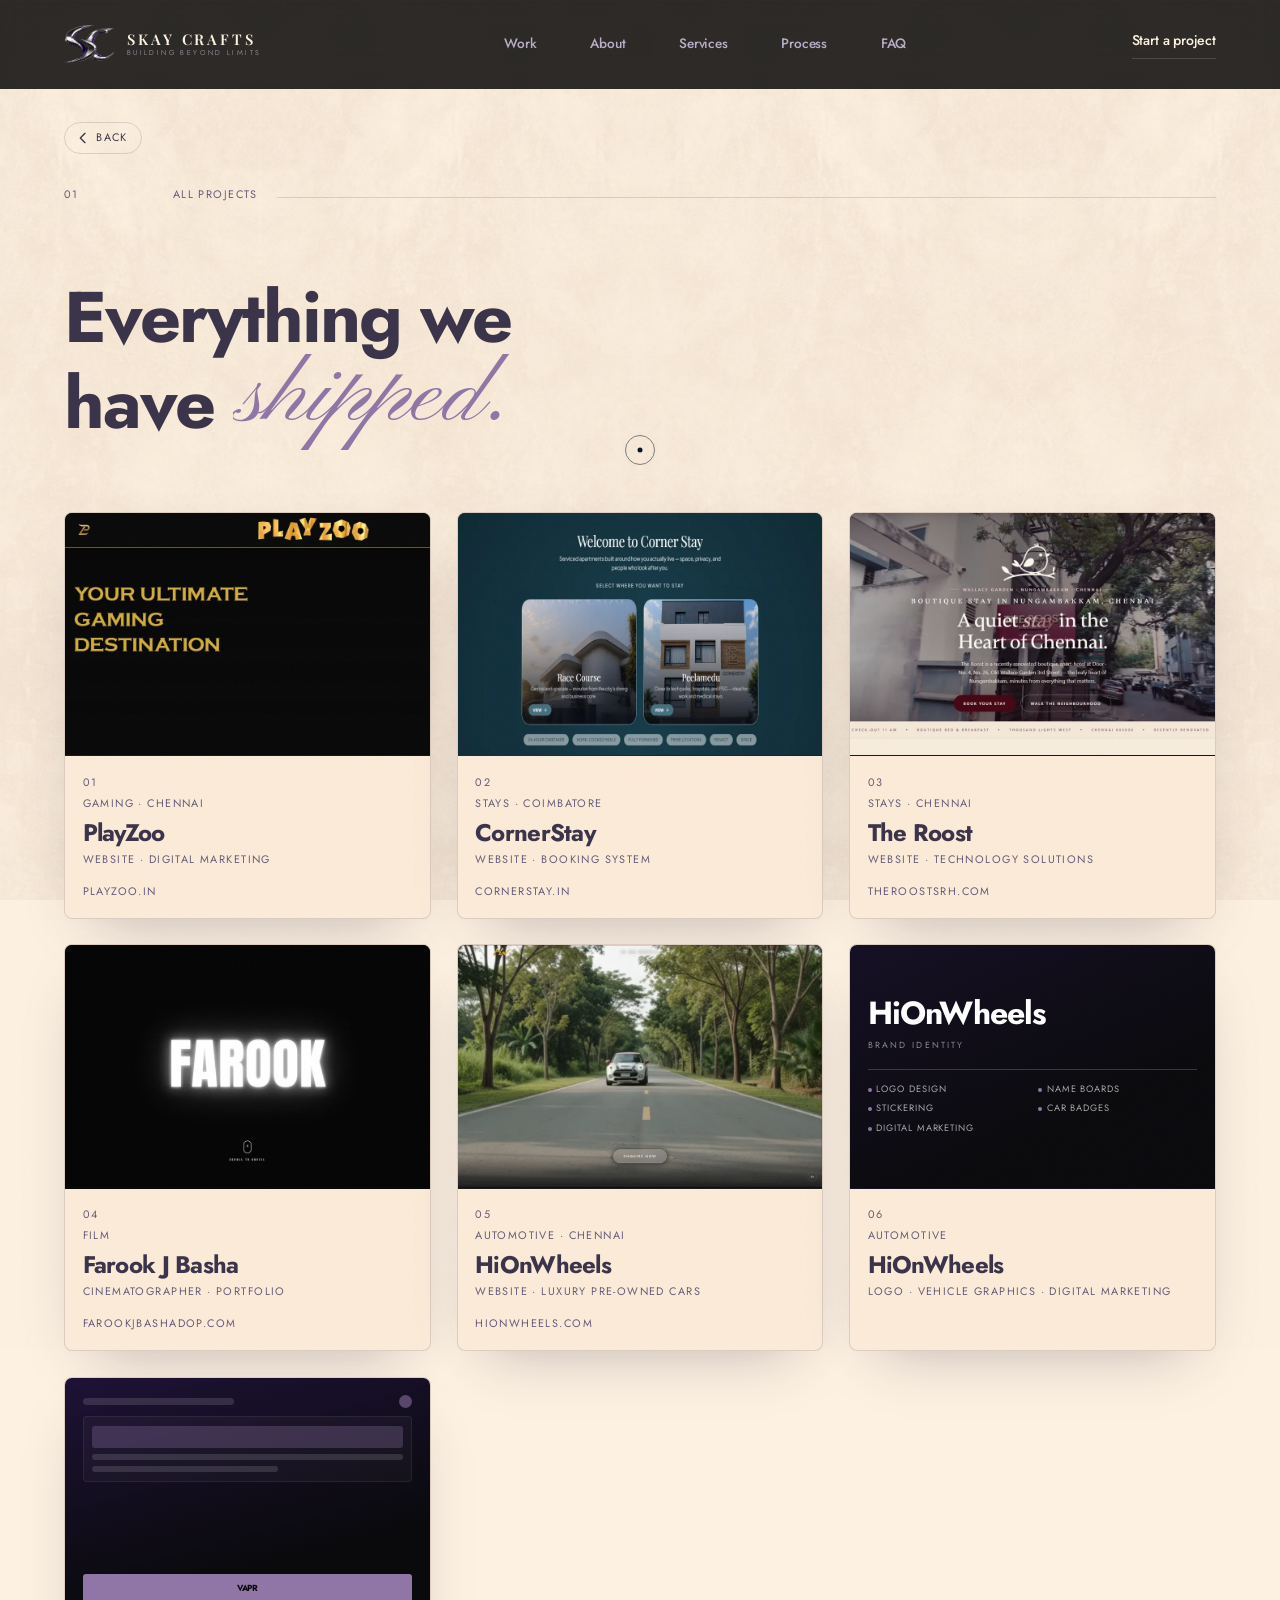
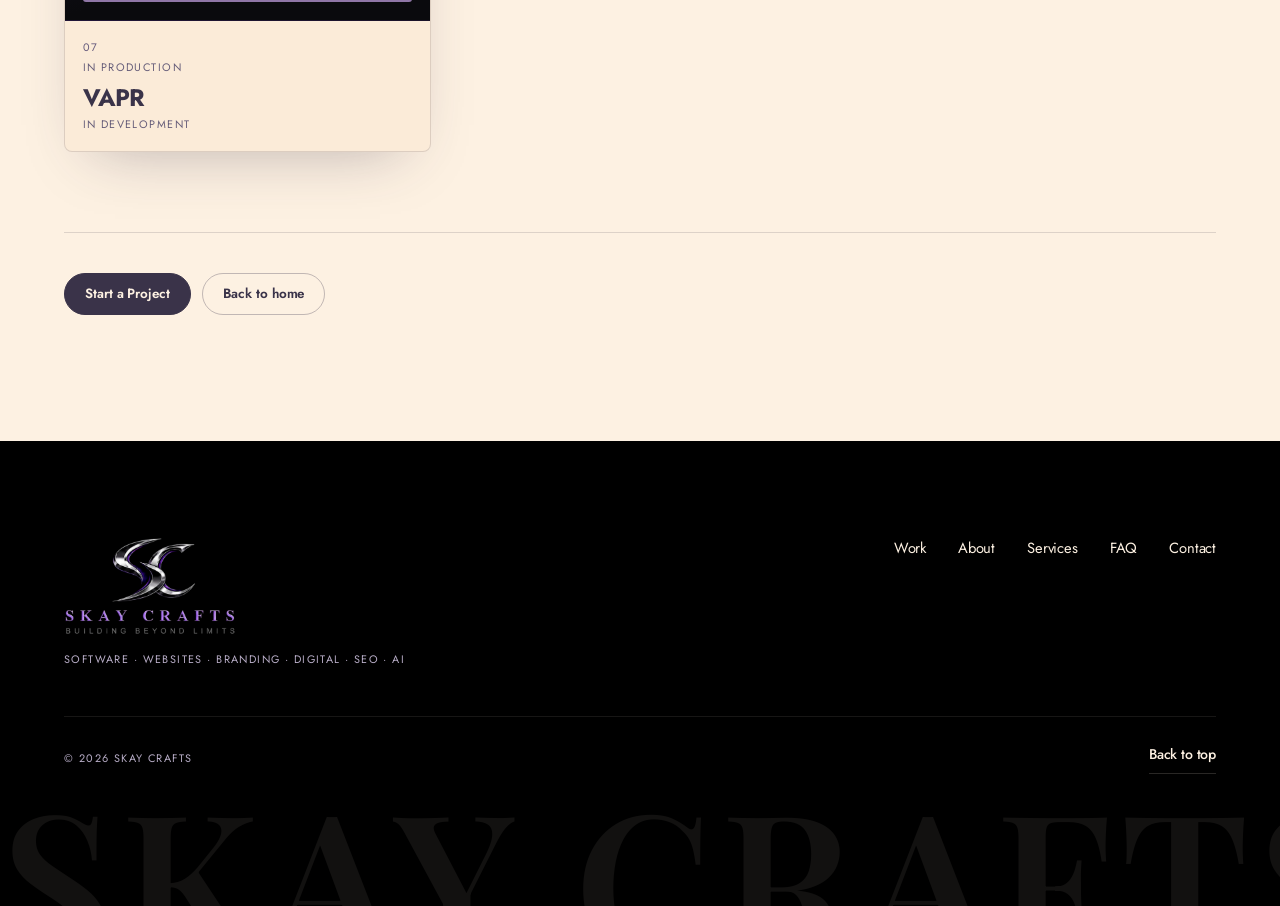
==== projects/index.html @ 57dd53b2 "Tidy mobile layout, add a back link and steady touch scrolling - Founded, Disciplines, Projects and " ====
<!DOCTYPE html>
<html lang="en">
<head>
<meta charset="UTF-8" />
<meta name="viewport" content="width=device-width, initial-scale=1, viewport-fit=cover" />
<meta name="theme-color" content="#0A0A0C" />

<title>All Projects | Skay Crafts</title>
<meta name="description" content="Every Skay Crafts project in one place: websites, booking systems, business software, branding and digital marketing for hospitality, gaming, film and automotive clients." />

<link rel="canonical" href="https://skaycrafts.com/projects/" />
<meta property="og:type" content="website" />
<meta property="og:url" content="https://skaycrafts.com/projects/" />
<meta property="og:title" content="All Projects | Skay Crafts" />
<meta property="og:description" content="Websites, booking systems, business software, branding and digital marketing. See every Skay Crafts project." />
<meta property="og:image" content="https://skaycrafts.com/assets/logo-full.png" />
<meta name="twitter:card" content="summary_large_image" />

<link rel="icon" href="../assets/favicon.png" type="image/png" />
<link rel="apple-touch-icon" href="../assets/favicon.png" />

<link rel="preload" href="../assets/fonts/Jost-Variable-latin.woff2" as="font" type="font/woff2" crossorigin />
<link rel="preload" href="../assets/fonts/PlayfairDisplay-Variable-latin.woff2" as="font" type="font/woff2" crossorigin />

<!-- Same stylesheets, same order as the homepage. Every rule this page
     needs already exists; grid.css only adds the all-projects grid. -->
<link rel="stylesheet" href="../css/fonts.css" />
<link rel="stylesheet" href="../css/tokens.css" />
<link rel="stylesheet" href="../css/base.css" />
<link rel="stylesheet" href="../css/layout.css" />
<link rel="stylesheet" href="../css/components.css" />
<link rel="stylesheet" href="../css/portal.css" />
<link rel="stylesheet" href="../css/deck.css" />
<link rel="stylesheet" href="../css/sections.css" />
<link rel="stylesheet" href="../css/animations.css" />
<link rel="stylesheet" href="../css/responsive.css" />
<link rel="stylesheet" href="../css/grid.css" />

<script type="application/ld+json">
{
  "@context": "https://schema.org",
  "@type": "CollectionPage",
  "name": "All Projects | Skay Crafts",
  "url": "https://skaycrafts.com/projects/",
  "description": "Every Skay Crafts project: websites, booking systems, business software, branding and digital marketing.",
  "isPartOf": { "@type": "WebSite", "name": "Skay Crafts", "url": "https://skaycrafts.com/" },
  "mainEntity": {
    "@type": "ItemList",
    "numberOfItems": 7,
    "itemListElement": [
      { "@type": "ListItem", "position": 1, "name": "PlayZoo", "url": "https://playzoo.in/" },
      { "@type": "ListItem", "position": 2, "name": "CornerStay", "url": "https://cornerstay.in/" },
      { "@type": "ListItem", "position": 3, "name": "The Roost", "url": "https://theroostsrh.com/" },
      { "@type": "ListItem", "position": 4, "name": "Farook J Basha", "url": "https://farookjbashadop.com/" },
      { "@type": "ListItem", "position": 5, "name": "HiOnWheels website", "url": "https://hionwheels.com/" },
      { "@type": "ListItem", "position": 6, "name": "HiOnWheels branding" },
      { "@type": "ListItem", "position": 7, "name": "VAPR" }
    ]
  }
}
</script>
</head>

<body>

<div class="cursor" id="cursor" aria-hidden="true">
  <span class="cursor__dot"></span>
  <span class="cursor__ring"><em class="cursor__label"></em></span>
</div>
<div class="scrollbar" aria-hidden="true"><i data-scroll-progress></i></div>
<div class="grain" aria-hidden="true"></div>
<a class="skip-link" href="#main">Skip to content</a>


<header class="nav" id="nav">
  <div class="nav__inner container">
    <a class="nav__brand" href="../" aria-label="Skay Crafts — home">
      <span class="mark">
        <img src="../assets/logo-full.png" alt="" data-logo />
        <span class="mark__fallback" aria-hidden="true">SC</span>
      </span>
      <span class="nav__wordmark">
        <span class="nav__name">SKAY CRAFTS</span>
        <span class="nav__tag">BUILDING BEYOND LIMITS</span>
      </span>
    </a>

    <nav class="nav__links" aria-label="Primary">
      <a href="../#work" data-nav-link><i>01</i>Work</a>
      <a href="../#about" data-nav-link><i>02</i>About</a>
      <a href="../#services" data-nav-link><i>03</i>Services</a>
      <a href="../#process" data-nav-link><i>05</i>Process</a>
      <a href="../#faq" data-nav-link><i>07</i>FAQ</a>
    </nav>

    <div class="nav__actions">
      <a href="../#contact" class="linkrule nav__cta" data-magnetic>
        <span>Start a project</span>
        <i class="linkrule__line" aria-hidden="true"></i>
      </a>
      <button class="burger" type="button" aria-label="Open menu" aria-expanded="false" aria-controls="menu" data-menu-toggle>
        <span></span><span></span>
      </button>
    </div>
  </div>
</header>

<div class="menu" id="menu" hidden>
  <button class="menu__close" type="button" aria-label="Close menu" data-menu-close>
    <span></span><span></span>
  </button>
  <nav class="menu__nav" aria-label="Mobile">
    <a href="../#work"     data-menu-link><em>01</em><span>Work</span></a>
    <a href="../#about"    data-menu-link><em>02</em><span>About</span></a>
    <a href="../#services" data-menu-link><em>03</em><span>Services</span></a>
    <a href="../#tech"     data-menu-link><em>04</em><span>Technology</span></a>
    <a href="../#process"  data-menu-link><em>05</em><span>Process</span></a>
    <a href="../#faq"      data-menu-link><em>07</em><span>FAQ</span></a>
    <a href="../#contact"  data-menu-link><em>08</em><span>Contact</span></a>
  </nav>
  <div class="menu__foot">
    <a href="mailto:skaycraftsmail@gmail.com">skaycraftsmail@gmail.com</a>
    <a href="tel:+917845391992">+91 78453 91992</a>
  </div>
</div>


<main id="main">

<section class="section allwork">
  <div class="container">

    <a href="../#work" class="backlink" aria-label="Back to the homepage">
      <svg viewBox="0 0 24 24" width="16" height="16" aria-hidden="true"><path d="M15 5l-7 7 7 7" fill="none" stroke="currentColor" stroke-width="2" stroke-linecap="round" stroke-linejoin="round"/></svg>
      <span>Back</span>
    </a>

    <header class="sec" data-reveal>
      <span class="sec__no">01</span>
      <h2 class="sec__label">All projects</h2>
      <span class="sec__rule"></span>
    </header>

    <p class="statement sec__statement" data-split="words">
      Everything we have <em class="ital">shipped.</em>
    </p>

    <!-- The homepage shows these one at a time in a swipeable deck. Here
         they are all laid out at once, side by side, so the whole body of
         work can be taken in without interacting with anything. -->
    <ul class="workgrid">

      <li class="workcard" data-reveal>
        <a class="workcard__link" href="https://playzoo.in/" target="_blank" rel="noopener">
          <span class="workcard__shot screen--playzoo">
            <img src="../assets/work/playzoo.webp" alt="The PlayZoo website homepage"
                 width="900" height="600" loading="lazy" decoding="async" />
          </span>
          <span class="workcard__body">
            <span class="workcard__no">01</span>
            <span class="workcard__tag">Gaming · Chennai</span>
            <span class="workcard__name">PlayZoo</span>
            <span class="workcard__cat">Website · Digital Marketing</span>
            <span class="workcard__url">playzoo.in<span class="sr-only"> (opens in a new tab)</span></span>
          </span>
        </a>
      </li>

      <li class="workcard" data-reveal data-reveal-delay="1">
        <a class="workcard__link" href="https://cornerstay.in/" target="_blank" rel="noopener">
          <span class="workcard__shot screen--cornerstay">
            <img src="../assets/work/cornerstay.webp" alt="The CornerStay website homepage"
                 width="900" height="600" loading="lazy" decoding="async" />
          </span>
          <span class="workcard__body">
            <span class="workcard__no">02</span>
            <span class="workcard__tag">Stays · Coimbatore</span>
            <span class="workcard__name">CornerStay</span>
            <span class="workcard__cat">Website · Booking System</span>
            <span class="workcard__url">cornerstay.in<span class="sr-only"> (opens in a new tab)</span></span>
          </span>
        </a>
      </li>

      <li class="workcard" data-reveal data-reveal-delay="2">
        <a class="workcard__link" href="https://theroostsrh.com/" target="_blank" rel="noopener">
          <span class="workcard__shot screen--roost">
            <img src="../assets/work/roost.webp" alt="The Roost website homepage"
                 width="900" height="600" loading="lazy" decoding="async" />
          </span>
          <span class="workcard__body">
            <span class="workcard__no">03</span>
            <span class="workcard__tag">Stays · Chennai</span>
            <span class="workcard__name">The Roost</span>
            <span class="workcard__cat">Website · Technology Solutions</span>
            <span class="workcard__url">theroostsrh.com<span class="sr-only"> (opens in a new tab)</span></span>
          </span>
        </a>
      </li>

      <li class="workcard" data-reveal data-reveal-delay="3">
        <a class="workcard__link" href="https://farookjbashadop.com/" target="_blank" rel="noopener">
          <span class="workcard__shot screen--farook">
            <img src="../assets/work/farook.webp" alt="The Farook J Basha portfolio homepage"
                 width="900" height="600" loading="lazy" decoding="async" />
          </span>
          <span class="workcard__body">
            <span class="workcard__no">04</span>
            <span class="workcard__tag">Film</span>
            <span class="workcard__name">Farook J Basha</span>
            <span class="workcard__cat">Cinematographer · Portfolio</span>
            <span class="workcard__url">farookjbashadop.com<span class="sr-only"> (opens in a new tab)</span></span>
          </span>
        </a>
      </li>

      <li class="workcard" data-reveal data-reveal-delay="4">
        <a class="workcard__link" href="https://hionwheels.com/" target="_blank" rel="noopener">
          <span class="workcard__shot screen--hionwheels-web">
            <img src="../assets/work/hionwheels-web.webp" alt="The HI on Wheels website homepage"
                 width="900" height="600" loading="lazy" decoding="async" />
          </span>
          <span class="workcard__body">
            <span class="workcard__no">05</span>
            <span class="workcard__tag">Automotive · Chennai</span>
            <span class="workcard__name">HiOnWheels</span>
            <span class="workcard__cat">Website · Luxury Pre-owned Cars</span>
            <span class="workcard__url">hionwheels.com<span class="sr-only"> (opens in a new tab)</span></span>
          </span>
        </a>
      </li>

      <!-- No live site for these two, so no link and no capture — the card
           carries the deliverables instead, matching the homepage deck.
           (HiOnWheels' website is card 05; this one is their branding.) -->
      <li class="workcard workcard--nolink" data-reveal data-reveal-delay="5">
        <div class="workcard__link">
          <span class="workcard__shot screen--hionwheels">
            <span class="ui-brand">
              <span class="ui-brand__mark">HiOnWheels</span>
              <span class="ui-brand__sub">Brand identity</span>
              <span class="ui-brand__rule"></span>
              <ul class="ui-brand__scope">
                <li>Logo design</li>
                <li>Name boards</li>
                <li>Stickering</li>
                <li>Car badges</li>
                <li>Digital marketing</li>
              </ul>
            </span>
          </span>
          <span class="workcard__body">
            <span class="workcard__no">06</span>
            <span class="workcard__tag">Automotive</span>
            <span class="workcard__name">HiOnWheels</span>
            <span class="workcard__cat">Logo · Vehicle Graphics · Digital Marketing</span>
          </span>
        </div>
      </li>

      <li class="workcard workcard--nolink" data-reveal data-reveal-delay="6">
        <div class="workcard__link">
          <span class="workcard__shot screen--vapr">
            <span class="ui-app">
              <span class="ui-appbar"><s></s><i></i></span>
              <span class="ui-card"><b></b><s></s><s class="w60"></s></span>
              <b class="ui-btn full">VAPR</b>
            </span>
          </span>
          <span class="workcard__body">
            <span class="workcard__no">07</span>
            <span class="workcard__tag">In production</span>
            <span class="workcard__name">VAPR</span>
            <span class="workcard__cat">In development</span>
          </span>
        </div>
      </li>

    </ul>

    <div class="allwork__foot" data-reveal>
      <a href="../#contact" class="btn btn--solid" data-magnetic><span>Start a Project</span></a>
      <a href="../" class="btn btn--line" data-magnetic><span>Back to home</span></a>
    </div>

  </div>
</section>

</main>


<footer class="footer">
  <div class="container">
    <div class="footer__top">
      <div class="footer__brand">
        <div class="brand-lockup brand-lockup--sm">
          <img src="../assets/logo-full.png" alt="Skay Crafts" class="brand-lockup__img" data-logo />
          <div class="brand-lockup__fallback" aria-hidden="true">
            <span class="brand-lockup__mark">SC</span>
            <span class="brand-lockup__name">SKAY CRAFTS</span>
            <span class="brand-lockup__tag">BUILDING BEYOND LIMITS</span>
          </div>
        </div>
        <p class="footer__disc mono">Software · Websites · Branding · Digital · SEO · AI</p>
      </div>

      <nav class="footer__nav" aria-label="Footer">
        <a href="../#work">Work</a>
        <a href="../#about">About</a>
        <a href="../#services">Services</a>
        <a href="../#faq">FAQ</a>
        <a href="../#contact">Contact</a>
      </nav>
    </div>

    <div class="footer__bottom">
      <p class="mono">&copy; <span data-year>2026</span> Skay Crafts</p>
      <a href="#main" class="linkrule" data-magnetic>
        <span>Back to top</span>
        <i class="linkrule__line" aria-hidden="true"></i>
      </a>
    </div>
  </div>
  <div class="footer__wordmark" aria-hidden="true">SKAY CRAFTS</div>
</footer>


<script src="../js/utils.js" defer></script>
<script src="../js/nav.js" defer></script>
<script src="../js/cursor.js" defer></script>
<script src="../js/reveal.js" defer></script>
<script src="../js/cards.js" defer></script>
<script src="../js/main.js" defer></script>
</body>
</html>
---- css/fonts.css ----
/* ============================================================
   FONTS
   ------------------------------------------------------------
   Self-hosted. The site makes no external font requests, so it
   renders identically offline, on a locked-down network, and in
   regions where Google Fonts is blocked — and there is no
   render-blocking third-party round trip on first paint.

     Jost           — SIL Open Font License 1.1  (display + body)
     Pinyon Script  — SIL Open Font License 1.1  (script accent)

   Both licences permit commercial use and embedding. Keep the
   OFL.txt files alongside the woff2s if you redistribute.

   Jost ships as a VARIABLE font: one file covers the whole
   300–700 range, which is why five weights cost a single 26KB
   download instead of five separate files.

   Subsetting: only latin and latin-ext are bundled. The cyrillic
   subset Google also serves is dropped — nothing on this site
   uses it. Add it back if that ever changes.

   ── Swapping in the brand faces ────────────────────────────
   Vonca and Bangeline are the intended faces but are commercial
   and NOT bundled. To activate them:

     1. Confirm you hold a WEBFONT licence for each. A desktop
        licence does not normally cover web embedding, and these
        files are served publicly to every visitor.
     2. Convert to .woff2 (https://transfonter.org).
     3. Drop them in assets/fonts/ and uncomment the block at the
        bottom of this file.

   The font stacks in tokens.css already name Vonca and Bangeline
   ahead of Jost and Pinyon Script, so they take over the moment
   those @font-face rules exist. Nothing else needs editing.
   ============================================================ */

/* ── Jost — variable, 300–700 ───────────────────────────────── */
@font-face {
  font-family: 'Jost';
  src: url('../assets/fonts/Jost-Variable-latin.woff2') format('woff2');
  font-weight: 300 700;
  font-style: normal;
  font-display: swap;
  unicode-range: U+0000-00FF, U+0131, U+0152-0153, U+02BB-02BC, U+02C6,
                 U+02DA, U+02DC, U+0304, U+0308, U+0329, U+2000-206F,
                 U+20AC, U+2122, U+2191, U+2193, U+2212, U+2215, U+FEFF,
                 U+FFFD;
}
@font-face {
  font-family: 'Jost';
  src: url('../assets/fonts/Jost-Variable-latin-ext.woff2') format('woff2');
  font-weight: 300 700;
  font-style: normal;
  font-display: swap;
  unicode-range: U+0100-02BA, U+02BD-02C5, U+02C7-02CC, U+02CE-02D7,
                 U+02DD-02FF, U+0304, U+0308, U+0329, U+1D00-1DBF,
                 U+1E00-1E9F, U+1EF2-1EFF, U+2020, U+20A0-20AB,
                 U+20AD-20C0, U+2113, U+2C60-2C7F, U+A720-A7FF;
}

/* ── Playfair Display — the wordmark ─────────────────────────
   The logo sets "SKAY CRAFTS" in a high-contrast serif, but the
   site was typing it in Jost, a geometric sans — so the brand name
   looked like a different mark depending on whether it came from
   the image or from text. This is the closest freely-licensable
   match to the logo's letterforms, and it is used ONLY for the
   name (hero, header, footer) via --font-brand. Body copy and
   headings stay on Jost.

   Variable, so one file covers 400-700.                          */
@font-face {
  font-family: 'Playfair Display';
  src: url('../assets/fonts/PlayfairDisplay-Variable-latin.woff2') format('woff2');
  font-weight: 400 700;
  font-style: normal;
  font-display: swap;
  unicode-range: U+0000-00FF, U+0131, U+0152-0153, U+02BB-02BC, U+02C6,
                 U+02DA, U+02DC, U+0304, U+0308, U+0329, U+2000-206F,
                 U+20AC, U+2122, U+2191, U+2193, U+2212, U+2215, U+FEFF,
                 U+FFFD;
}
@font-face {
  font-family: 'Playfair Display';
  src: url('../assets/fonts/PlayfairDisplay-Variable-latin-ext.woff2') format('woff2');
  font-weight: 400 700;
  font-style: normal;
  font-display: swap;
  unicode-range: U+0100-02BA, U+02BD-02C5, U+02C7-02CC, U+02CE-02D7,
                 U+02DD-02FF, U+0304, U+0308, U+0329, U+1D00-1DBF,
                 U+1E00-1E9F, U+1EF2-1EFF, U+2020, U+20A0-20AB,
                 U+20AD-20C0, U+2113, U+2C60-2C7F, U+A720-A7FF;
}

/* ── Pinyon Script — the script accent ──────────────────────── */
@font-face {
  font-family: 'Pinyon Script';
  src: url('../assets/fonts/PinyonScript-Regular-latin.woff2') format('woff2');
  font-weight: 400;
  font-style: normal;
  font-display: swap;
  unicode-range: U+0000-00FF, U+0131, U+0152-0153, U+02BB-02BC, U+02C6,
                 U+02DA, U+02DC, U+0304, U+0308, U+0329, U+2000-206F,
                 U+20AC, U+2122, U+2191, U+2193, U+2212, U+2215, U+FEFF,
                 U+FFFD;
}
@font-face {
  font-family: 'Pinyon Script';
  src: url('../assets/fonts/PinyonScript-Regular-latin-ext.woff2') format('woff2');
  font-weight: 400;
  font-style: normal;
  font-display: swap;
  unicode-range: U+0100-02BA, U+02BD-02C5, U+02C7-02CC, U+02CE-02D7,
                 U+02DD-02FF, U+0304, U+0308, U+0329, U+1D00-1DBF,
                 U+1E00-1E9F, U+1EF2-1EFF, U+2020, U+20A0-20AB,
                 U+20AD-20C0, U+2113, U+2C60-2C7F, U+A720-A7FF;
}

/* ── Brand faces — inactive ─────────────────────────────────
   Uncomment once the licensed files are in assets/fonts/. Left
   commented rather than deleted so the paths and weights stay
   correct; live @font-face rules pointing at absent files would
   put six 404s back in every visitor's console.

@font-face {
  font-family: 'Vonca';
  src: url('../assets/fonts/Vonca-Light.woff2') format('woff2');
  font-weight: 300; font-style: normal; font-display: swap;
}
@font-face {
  font-family: 'Vonca';
  src: url('../assets/fonts/Vonca-Regular.woff2') format('woff2');
  font-weight: 400; font-style: normal; font-display: swap;
}
@font-face {
  font-family: 'Vonca';
  src: url('../assets/fonts/Vonca-Medium.woff2') format('woff2');
  font-weight: 500; font-style: normal; font-display: swap;
}
@font-face {
  font-family: 'Vonca';
  src: url('../assets/fonts/Vonca-SemiBold.woff2') format('woff2');
  font-weight: 600; font-style: normal; font-display: swap;
}
@font-face {
  font-family: 'Vonca';
  src: url('../assets/fonts/Vonca-Bold.woff2') format('woff2');
  font-weight: 700; font-style: normal; font-display: swap;
}
@font-face {
  font-family: 'Bangeline';
  src: url('../assets/fonts/Bangeline.woff2') format('woff2');
  font-weight: 400; font-style: normal; font-display: swap;
}

   ─────────────────────────────────────────────────────────── */
---- css/tokens.css ----
/* ============================================================
   SKAY CRAFTS — DESIGN TOKENS
   ------------------------------------------------------------
   Palette: Linen / Dolphin / Amethyst.

     Linen     #FDF1E2   warm cream — the page ground
     Dolphin   #655A7C   muted plum-grey — the ink
     Amethyst  #AB92BF   soft violet — the accent

   The three brand colours are held exactly as given. Everything
   else here is a derived tint or shade of one of them, so the
   whole page still resolves to those three hues.

   CONTRAST, measured against the Linen ground:
     · Dolphin        5.8:1   passes AA for body text
     · Ink (derived)  9.1:1   used for headings and long copy
     · Amethyst       2.4:1   FAILS for text — accent, rules and
                              large display type only, never body

   The hero and footer keep a black field because the logo is
   chrome-on-black artwork: silver bevels disappear on cream.
   ============================================================ */

:root {
  /* ── The three brand colours, unaltered ──────────────────── */
  --linen:    #FDF1E2;
  --dolphin:  #655A7C;
  --amethyst: #AB92BF;

  /* ── Ground — warm tints of Linen ────────────────────────── */
  --ground:      var(--linen);
  --ground-2:    #F7E9D7;   /* raised surface */
  --ground-3:    #F0DFC9;   /* sunken / inset */
  --surface:     #FBEBD8;

  /* ── Ink — shades of Dolphin ─────────────────────────────── */
  --ink:      #3A3349;   /* headings + body, 9.1:1 on Linen */
  --ink-2:    var(--dolphin);
  /* Muted labels. Deliberately NOT lighter than this: the site sets a lot of
     11px uppercase type, and it has to clear 4.5:1 over the DARKEST part of
     the paper texture, not just over flat Linen — the texture covers the
     whole ground, so the flat value is never the real one. */
  --ink-3:    #665D79;   /* 5.5:1 on Linen, 4.6:1 over the darkest texture */

  /* Deliberately dim, for de-emphasised display lines. Large type only —
     it clears 3:1 (the large-text threshold) but not 4.5:1. */
  --ink-dim:  #7E7592;

  /* ── Accent — Amethyst ───────────────────────────────────── */
  --accent:      var(--amethyst);
  --accent-deep: #8F76A6;   /* when the accent must carry weight */
  --accent-soft: #D6C7E2;

  /* ── Dark field — hero + footer, so the logo reads ───────── */
  --field:      #000;
  --field-2:    #12101A;   /* panels and dark surfaces */
  --on-field:   var(--linen);
  --on-field-2: #B9AEC8;

  /* ── Rules & fills — ink at low alpha, never grey ────────── */
  --rule:        rgba(58, 51, 73, .16);
  --rule-soft:   rgba(58, 51, 73, .10);
  --rule-strong: rgba(58, 51, 73, .30);
  --rule-accent: rgba(143, 118, 166, .55);
  --fill-soft:   rgba(101, 90, 124, .045);
  --fill-accent: rgba(171, 146, 191, .18);

  /* Rules on the dark field */
  --rule-dark:        rgba(253, 241, 226, .16);
  --rule-dark-soft:   rgba(253, 241, 226, .09);
  --rule-dark-strong: rgba(253, 241, 226, .30);

  /* ── Shadow — warm, never neutral grey ───────────────────── */
  --shadow-card: 0 24px 60px -30px rgba(58, 51, 73, .38);
  --shadow-lift: 0 36px 90px -36px rgba(58, 51, 73, .45);

  /* ── Type ──────────────────────────────────────────────────
     Vonca carries everything. Bangeline is the script accent,
     used sparingly. Both are commercial and load from
     assets/fonts/ via css/fonts.css; the Google faces after them
     are stand-ins that render until those files are added.
       Jost          — geometric workhorse, closest usable match
       Pinyon Script — formal high-contrast script                */
  --font-display: 'Vonca', 'Jost', 'Josefin Sans', system-ui, sans-serif;
  --font-sans:    'Vonca', 'Jost', -apple-system, 'Segoe UI', Roboto, sans-serif;
  --font-script:  'Bangeline', 'Pinyon Script', cursive;
  --font-edit:    var(--font-script);
  /* The wordmark only. Matches the serif in assets/logo-full.png so
     the typeset name and the logo image read as the same brand. */
  --font-brand:   'Playfair Display', 'Vonca', Georgia, serif;
  --font-mono:    var(--font-sans);

  /* Fluid scale */
  --fs-hero:  clamp(3.2rem, 12vw, 11.5rem);
  --fs-state: clamp(2.1rem, 5.6vw, 5.2rem);
  --fs-sm:    clamp(1.7rem, 3.6vw, 2.9rem);
  --fs-lead:  clamp(1rem, 1.35vw, 1.22rem);
  --fs-body:  1rem;
  --fs-micro: .68rem;

  --track-tight: -.03em;
  --track-wide:  .13em;

  /* ── Paper ─────────────────────────────────────────────────
     Strength of the embossed floral texture over the Linen
     ground. Drop it toward 0 if the relief starts competing
     with the type; 0 disables it entirely. --paper-tile is how wide
     one repeat is drawn — smaller means the grain reads finer and
     repeats more often.

     The tile itself is tonally lifted (see assets/README.md) so that
     multiplying it over Linen adds grain without dragging the ground
     dark. Raising this much above .5, or regenerating the tile without
     that lift, will push small muted type under 4.5:1 across most of
     the page. Measure before changing it. */
  --paper-strength: .5;
  --paper-tile: 760px;

  /* ── Space & rhythm ──────────────────────────────────────── */
  --pad-x: clamp(1.25rem, 5vw, 5.5rem);
  --maxw: 1400px;
  --sec-y: clamp(6rem, 14vh, 12rem);
  --gap: clamp(1rem, 2vw, 1.75rem);
  --margin-col: clamp(0px, 7vw, 96px);

  /* Radii: near-square. Rounded pills read as template. */
  --r-xs: 2px;
  --r-sm: 3px;
  --r-md: 4px;
  --r-lg: 6px;
  --r-xl: 8px;
  --r-pill: 999px;

  /* ── Motion ──────────────────────────────────────────────── */
  --ease-out:   cubic-bezier(.16, 1, .3, 1);
  --ease-inout: cubic-bezier(.65, 0, .35, 1);
  --ease-soft:  cubic-bezier(.25, .46, .45, .94);
  --dur-fast: .26s;
  --dur:      .5s;
  --dur-slow: .9s;

  /* ── Portal ──────────────────────────────────────────────── */
  --portal-h: 260svh;
  --panel-w: 51%;

  /* ── Layering ────────────────────────────────────────────── */
  --z-grain: 60;
  --z-nav: 80;
  --z-menu: 90;
  --z-cursor: 100;
}

@media (prefers-reduced-motion: reduce) {
  :root {
    --dur-fast: .01ms;
    --dur: .01ms;
    --dur-slow: .01ms;
  }
}
---- css/base.css ----
/* ============================================================
   BASE — reset, document, editorial typography primitives
   ============================================================ */

*, *::before, *::after { box-sizing: border-box; }
* { margin: 0; padding: 0; }

html {
  -webkit-text-size-adjust: 100%;
  scroll-behavior: smooth;
  scroll-padding-top: 96px;
}

body {
  background: var(--ground);
  color: var(--ink);
  font-family: var(--font-sans);
  font-size: var(--fs-body);
  font-weight: 400;
  line-height: 1.6;
  letter-spacing: -.011em;
  -webkit-font-smoothing: antialiased;
  -moz-osx-font-smoothing: grayscale;
  overflow-x: hidden;
  text-rendering: optimizeLegibility;
}
body.is-locked { overflow: hidden; height: 100%; }

/* ── Paper ──────────────────────────────────────────────────
   The stone texture, laid under everything as the page ground.

   TILED, not stretched: the source is smaller than a desktop
   viewport, so `cover` would upscale it into mush. Repeating it
   at native scale keeps every bit of the grain sharp.

   `paper-tile.jpg` is a mirrored 2x2 block built from the source
   photograph, so its edges match on all four sides and it repeats
   with no seam anywhere.

   Only the file that actually exists is listed. A second URL as a
   "fallback" does not work the way it reads: CSS layers every
   background-image it is given rather than picking the first that
   loads, so a missing one is simply a 404 on every page load for
   every visitor. If you regenerate the tile as a .png via
   tools/make-seamless.js, change the path here — do not add it
   alongside. If the file is absent the flat Linen ground shows
   through and nothing breaks.

   z-index -1 keeps it under the content, so it tints the ground
   and never the type sitting on it. multiply lets the texture
   contribute its shading without shifting Linen's hue.          */
body::before {
  content: "";
  position: fixed;
  inset: 0;
  z-index: -1;
  pointer-events: none;
  background-image: url('../assets/paper-tile.jpg');
  background-repeat: repeat;
  background-size: var(--paper-tile) auto;
  background-position: center top;
  mix-blend-mode: multiply;
  opacity: var(--paper-strength);
}

img, svg, video, canvas { display: block; max-width: 100%; }
img { height: auto; }
a { color: inherit; text-decoration: none; }

button, input, select, textarea {
  font: inherit; color: inherit;
  background: none; border: 0; outline: none;
}
button { cursor: pointer; }
ul, ol { list-style: none; }

::selection { background: var(--accent); color: var(--ink); }

::-webkit-scrollbar { width: 8px; }
::-webkit-scrollbar-track { background: var(--ground-3); }
::-webkit-scrollbar-thumb { background: var(--dolphin); }
::-webkit-scrollbar-thumb:hover { background: var(--accent-deep); }

:focus { outline: none; }
:focus-visible {
  outline: 2px solid var(--accent-deep);
  outline-offset: 3px;
}

.skip-link {
  position: fixed;
  top: 12px; left: 12px;
  z-index: 200;
  padding: .7rem 1.1rem;
  background: var(--ink);
  color: var(--linen);
  font-size: .85rem;
  font-weight: 600;
  transform: translateY(-160%);
  transition: transform var(--dur-fast) var(--ease-out);
}
.skip-link:focus-visible { transform: translateY(0); }

.sr-only {
  position: absolute;
  width: 1px; height: 1px;
  padding: 0; margin: -1px;
  overflow: hidden;
  clip: rect(0 0 0 0);
  white-space: nowrap;
}

/* ============================================================
   TYPOGRAPHY

   Two voices:
     · Vonca — everything: the portal wordmark, every heading and
       all small type, set uppercase at wide tracking for labels
     · Bangeline — the script accent, one phrase per heading and
       never at small sizes, where a script stops being legible
   ============================================================ */

/* The script accent. Scripts sit optically small and their swashes
   overhang, so it runs larger with room on both sides and a little
   extra line-height headroom where it lands in a heading. */
.ital {
  font-family: var(--font-script);
  font-style: normal;
  font-weight: 400;
  letter-spacing: 0;
  color: var(--accent-deep);
  font-size: 1.34em;
  line-height: .9;
  padding-inline: .06em .12em;
}

/* Section statements — one per section, big and quiet */
.statement {
  font-family: var(--font-display);
  font-size: var(--fs-state);
  font-weight: 700;
  line-height: 1.0;
  letter-spacing: var(--track-tight);
  color: var(--ink);
  text-wrap: balance;
  max-width: 18ch;
}
.statement--sm { font-size: var(--fs-sm); max-width: 20ch; }

.lead {
  font-size: var(--fs-lead);
  line-height: 1.65;
  color: var(--ink-2);
  max-width: 52ch;
  text-wrap: pretty;
}

.mono {
  font-family: var(--font-mono);
  font-size: var(--fs-micro);
  font-weight: 400;
  letter-spacing: var(--track-wide);
  text-transform: uppercase;
  color: var(--ink-3);
}

.accent { color: var(--accent); }

/* ── Section header ─────────────────────────────────────────
   Number sits in the margin column, label and rule run across —
   the way a spec sheet or a printed contents page is set.      */
.sec {
  display: grid;
  grid-template-columns: var(--margin-col) auto 1fr;
  align-items: baseline;
  gap: 0 1.2rem;
  padding-bottom: 1.1rem;
  margin-bottom: clamp(2.2rem, 5vw, 3.8rem);
}
.sec__no {
  font-family: var(--font-mono);
  font-size: var(--fs-micro);
  letter-spacing: .1em;
  color: var(--dolphin);
}
.sec__label {
  font-family: var(--font-mono);
  font-size: var(--fs-micro);
  font-weight: 400;
  letter-spacing: var(--track-wide);
  text-transform: uppercase;
  color: var(--ink-2);
  white-space: nowrap;
}
/* The rule draws itself across when the header enters view. It defaults
   to drawn, so headers that aren't reveal targets (the pinned process
   section) still show a rule. */
.sec__rule {
  height: 1px;
  background: var(--rule);
  transform-origin: 0 50%;
  transition: transform 1.1s var(--ease-out);
}
.sec[data-reveal] .sec__rule { transform: scaleX(0); }
.sec[data-reveal].is-in .sec__rule { transform: scaleX(1); }

.sec__statement { margin-bottom: clamp(2.5rem, 6vw, 4.5rem); }

/* ── Oversized ghost numeral, bled off the section edge ───── */
.ghost {
  position: absolute;
  top: clamp(1rem, 4vw, 3rem);
  left: calc(var(--pad-x) * -.35);
  font-family: var(--font-edit);
  font-size: clamp(11rem, 34vw, 30rem);
  line-height: .74;
  color: rgba(58, 51, 73, .05);
  pointer-events: none;
  user-select: none;
  z-index: 0;
}
.ghost--right { left: auto; right: calc(var(--pad-x) * -.35); }

/* ── Brand lockup ───────────────────────────────────────────
   Never re-typeset or recoloured; the fallback below only
   appears if the PNG fails to load.                           */
.brand-lockup { position: relative; display: inline-block; }
.brand-lockup__img { width: 100%; height: auto; }
.brand-lockup__fallback { display: none; }

.brand-lockup.is-missing .brand-lockup__img { display: none; }
.brand-lockup.is-missing .brand-lockup__fallback {
  display: flex;
  flex-direction: column;
  align-items: center;
  gap: .5rem;
}
.brand-lockup__mark {
  font-family: var(--font-brand);
  font-size: 3.2rem;
  font-weight: 600;
  letter-spacing: -.06em;
  background: var(--grad-chrome);
  -webkit-background-clip: text;
  background-clip: text;
  color: transparent;
}
.brand-lockup__name {
  font-family: var(--font-brand);
  font-size: 1.4rem;
  font-weight: 600;
  letter-spacing: .22em;
  color: var(--accent);
}
.brand-lockup__tag {
  font-size: .6rem;
  font-weight: 300;
  letter-spacing: .42em;
  color: var(--ink-3);
}
---- css/layout.css ----
/* ============================================================
   LAYOUT — shell, global chrome, navigation, footer
   ============================================================ */

.container {
  width: 100%;
  max-width: var(--maxw);
  margin-inline: auto;
  padding-inline: var(--pad-x);
}

.section {
  position: relative;
  padding-block: var(--sec-y);
  overflow-x: clip;          /* contains the bled ghost numerals */
}
.section > .container { position: relative; z-index: 1; }

/* Hairline between stacked sections */
.section + .section::before,
.process + .section::before {
  content: "";
  position: absolute;
  inset-inline: var(--pad-x);
  top: 0;
  height: 1px;
  background: var(--rule-soft);
}

/* ── Film grain ────────────────────────────────────────────── */
.grain {
  position: fixed;
  inset: -50%;
  z-index: var(--z-grain);
  pointer-events: none;
  opacity: .025;
  background-image: url("data:image/svg+xml,%3Csvg xmlns='http://www.w3.org/2000/svg' width='140' height='140'%3E%3Cfilter id='n'%3E%3CfeTurbulence type='fractalNoise' baseFrequency='.85' numOctaves='3'/%3E%3C/filter%3E%3Crect width='100%25' height='100%25' filter='url(%23n)'/%3E%3C/svg%3E");
  animation: grainShift 7s steps(6) infinite;
  will-change: transform;
}

/* ── Scroll progress ───────────────────────────────────────── */
.scrollbar {
  position: fixed;
  top: 0; left: 0; right: 0;
  height: 1px;
  z-index: calc(var(--z-nav) + 1);
  pointer-events: none;
  background: var(--rule-soft);
}
.scrollbar i {
  display: block;
  height: 100%;
  width: 100%;
  transform: scaleX(0);
  transform-origin: 0 50%;
  background: var(--accent-deep);
}

/* ── Custom cursor (fine pointers only) ────────────────────── */
.cursor { display: none; }

@media (hover: hover) and (pointer: fine) {
  .cursor {
    display: block;
    position: fixed;
    top: 0; left: 0;
    z-index: var(--z-cursor);
    pointer-events: none;
    mix-blend-mode: difference;
  }
  .cursor__dot,
  .cursor__ring {
    position: absolute;
    top: 0; left: 0;
    border-radius: 50%;
    transform: translate(-50%, -50%);
  }
  .cursor__dot {
    width: 5px; height: 5px;
    background: #fff;
    transition: opacity var(--dur-fast) var(--ease-out);
  }
  .cursor__ring {
    width: 30px; height: 30px;
    border: 1px solid rgba(255, 255, 255, .5);
    display: grid;
    place-items: center;
    transition:
      width .4s var(--ease-out),
      height .4s var(--ease-out),
      background-color .4s var(--ease-out),
      border-color .4s var(--ease-out);
  }
  .cursor__label {
    font-family: var(--font-mono);
    font-size: .55rem;
    letter-spacing: .14em;
    text-transform: uppercase;
    font-style: normal;
    opacity: 0;
    transform: scale(.7);
    transition: opacity .3s var(--ease-out), transform .3s var(--ease-out);
    white-space: nowrap;
  }

  .cursor.is-hover .cursor__ring {
    width: 52px; height: 52px;
    background: rgba(255, 255, 255, .1);
    border-color: rgba(255, 255, 255, .8);
  }
  .cursor.is-hover .cursor__dot { opacity: 0; }

  .cursor.is-view .cursor__ring {
    width: 92px; height: 92px;
    background: rgba(255, 255, 255, .94);
    border-color: transparent;
  }
  .cursor.is-view .cursor__label { opacity: 1; transform: scale(1); color: #000; }
  .cursor.is-view .cursor__dot { opacity: 0; }

  body.has-cursor,
  body.has-cursor a,
  body.has-cursor button,
  body.has-cursor [data-tilt],
  body.has-cursor [data-magnetic] { cursor: none; }
  body.has-cursor input,
  body.has-cursor textarea,
  body.has-cursor select { cursor: auto; }
}

/* ============================================================
   NAVIGATION
   ============================================================ */

.nav {
  position: fixed;
  top: 0; left: 0; right: 0;
  z-index: var(--z-nav);
  border-bottom: 1px solid transparent;
  transition:
    transform .6s var(--ease-out),
    opacity .4s var(--ease-out),
    background-color var(--dur) var(--ease-out),
    border-color var(--dur) var(--ease-out);
}
.nav__inner {
  display: flex;
  align-items: center;
  justify-content: space-between;
  gap: 1.5rem;
  height: 88px;
  transition: height var(--dur) var(--ease-out);
}

/* The bar is black on every ground, so its type is always Linen. Over the
   black hero it reads as one surface; over the Linen body it reads as a
   deliberate band. Translucent + blurred so content shows through it. */
.nav {
  background: rgba(0, 0, 0, .82);
  backdrop-filter: blur(14px);
  -webkit-backdrop-filter: blur(14px);
}
.nav.is-stuck {
  background: rgba(0, 0, 0, .9);
  border-bottom-color: var(--rule-dark-soft);
}
.nav.is-stuck .nav__inner { height: 64px; }
/* Held above the viewport while the portal hero is on screen. */
.nav.is-away {
  transform: translateY(-102%);
  opacity: 0;
  pointer-events: none;
}

/* ── Brand ─────────────────────────────────────────────────── */
.nav__brand { display: flex; align-items: center; gap: .8rem; flex-shrink: 0; }

/* Isolates the "SC" mark out of the full stacked lockup image so the
   nav never shows illegible micro-type. The percentages below are the
   measured bounding box of the mark inside assets/logo-full.png
   (1032x589): x 290..784, y 9..387. Re-measure if the file is replaced. */
.mark {
  position: relative;
  display: block;
  width: 50px;
  aspect-ratio: 495 / 379;
  overflow: hidden;
  flex-shrink: 0;
  transition: transform var(--dur) var(--ease-out);
}
.mark img {
  position: absolute;
  width: 208.5%;
  max-width: none;
  left: -58.6%;
  top: -2.4%;
}
.mark__fallback {
  display: none;
  font-family: var(--font-brand);
  font-size: 1.4rem;
  font-weight: 600;
  background: var(--grad-chrome);
  -webkit-background-clip: text;
  background-clip: text;
  color: transparent;
  place-items: center;
  height: 100%;
}
.mark.is-missing img { display: none; }
.mark.is-missing .mark__fallback { display: grid; }
.nav__brand:hover .mark { transform: scale(1.05); }

.nav__wordmark { display: flex; flex-direction: column; gap: 3px; line-height: 1; }
.nav__name {
  font-family: var(--font-brand);
  font-size: .92rem;
  font-weight: 600;
  letter-spacing: .2em;
  color: var(--on-field);
}
.nav__tag {
  font-size: .44rem;
  font-weight: 300;
  letter-spacing: .34em;
  color: var(--on-field-2);
}

/* ── Links — numbered, like an index ───────────────────────── */
.nav__links { display: flex; align-items: center; gap: clamp(.2rem, 1.4vw, 1rem); }
.nav__links a {
  position: relative;
  display: flex;
  align-items: baseline;
  gap: .4rem;
  padding: .5rem .6rem;
  font-size: .85rem;
  font-weight: 500;
  color: var(--on-field-2);
  transition: color var(--dur-fast) var(--ease-out);
}
.nav__links a i {
  font-family: var(--font-mono);
  font-size: .55rem;
  font-style: normal;
  letter-spacing: .06em;
  color: var(--accent);
  opacity: 0;
  transform: translateY(2px);
  transition: opacity var(--dur) var(--ease-out), transform var(--dur) var(--ease-out);
}
.nav__links a::after {
  content: "";
  position: absolute;
  left: .6rem; right: .6rem;
  bottom: .25rem;
  height: 1px;
  background: currentColor;
  transform: scaleX(0);
  transform-origin: 0 50%;
  transition: transform var(--dur) var(--ease-out);
}
.nav__links a:hover,
.nav__links a.is-active { color: var(--on-field); }
.nav__links a:hover i,
.nav__links a.is-active i { opacity: 1; transform: translateY(0); }
.nav__links a:hover::after,
.nav__links a.is-active::after { transform: scaleX(1); }

.nav__actions { display: flex; align-items: center; gap: 1rem; }

/* The CTA is a rule-link; on the black bar it needs light type and rule. */
.nav .linkrule { color: var(--on-field); }
.nav .linkrule__line { background: var(--rule-dark); }
.nav .linkrule__line::after { background: var(--accent); }

/* ── Burger ────────────────────────────────────────────────── */
.burger {
  display: none;
  position: relative;
  width: 42px; height: 42px;
  border: 1px solid var(--rule-dark);
  flex-shrink: 0;
}
.burger span {
  position: absolute;
  left: 50%;
  width: 16px; height: 1px;
  background: var(--on-field);
  transform: translateX(-50%);
  transition: transform var(--dur) var(--ease-out);
}
.burger span:nth-child(1) { top: 17px; }
.burger span:nth-child(2) { top: 23px; }
.burger[aria-expanded="true"] span:nth-child(1) { transform: translateX(-50%) translateY(3px) rotate(45deg); }
.burger[aria-expanded="true"] span:nth-child(2) { transform: translateX(-50%) translateY(-3px) rotate(-45deg); }

/* ============================================================
   FULLSCREEN MENU
   ============================================================ */


/* ── Close control ──────────────────────────────────────────
   The burger lives in .nav at z-index 80; the open menu is 90 and
   covers it, so it is neither visible nor tappable while the menu
   is up. Escape closes the menu but there is no Escape key on a
   phone, which left tapping a nav link as the only way out.

   This button is a child of .menu, so it always paints above the
   overlay, and it is placed where the burger sits at rest —
   (88px nav - 44px button) / 2 = 22px down, container padding in
   from the right — so the control does not appear to jump when
   the menu opens. js/nav.js finds it via [data-menu-close].      */
.menu__close {
  position: absolute;
  top: calc(22px + var(--safe-t, 0px));
  right: calc(var(--pad-x) + var(--safe-r, 0px));
  width: 44px;
  height: 44px;
  border: 1px solid var(--rule-dark);
  background: transparent;
  cursor: pointer;
  transition: border-color var(--dur) var(--ease-out);
}
.menu__close:hover { border-color: var(--rule-accent); }
.menu__close span {
  position: absolute;
  top: 50%;
  left: 50%;
  width: 16px;
  height: 1px;
  background: var(--on-field);
}
.menu__close span:nth-child(1) { transform: translate(-50%, -50%) rotate(45deg); }
.menu__close span:nth-child(2) { transform: translate(-50%, -50%) rotate(-45deg); }

.menu {
  position: fixed;
  inset: 0;
  z-index: var(--z-menu);
  display: flex;
  flex-direction: column;
  justify-content: center;
  gap: 2rem;
  padding: 6rem var(--pad-x) 3rem;
  background: var(--field);
  clip-path: inset(0 0 100% 0);
  transition: clip-path .75s var(--ease-inout);
}
.menu.is-open { clip-path: inset(0 0 0 0); }

.menu__nav { display: flex; flex-direction: column; }
.menu__nav a {
  display: flex;
  align-items: baseline;
  gap: 1.2rem;
  padding: clamp(.5rem, 1.6vh, .95rem) 0;
  border-bottom: 1px solid var(--rule-dark-soft);
  font-size: clamp(1.75rem, 7vw, 2.6rem);
  font-weight: 700;
  letter-spacing: -.035em;
  color: var(--on-field-2);
  opacity: 0;
  transform: translateY(22px);
  transition: color var(--dur-fast) var(--ease-out);
}
.menu.is-open .menu__nav a {
  animation: menuIn .6s var(--ease-out) forwards;
  animation-delay: calc(.15s + var(--i, 0) * .05s);
}
.menu__nav a em {
  font-family: var(--font-mono);
  font-size: .62rem;
  font-style: normal;
  letter-spacing: .16em;
  color: var(--accent);
}
.menu__nav a:hover { color: var(--accent); }

.menu__foot {
  display: flex;
  flex-wrap: wrap;
  gap: .35rem 2rem;
  font-size: .88rem;
  color: var(--on-field-2);
}
.menu__foot a:hover { color: var(--accent); }

/* ============================================================
   FOOTER
   ============================================================ */

/* The footer returns to the dark field for the same reason the hero is
   dark: the lockup is chrome-on-black artwork and needs a dark ground. */
.footer {
  position: relative;
  padding-top: clamp(4rem, 8vw, 6rem);
  overflow: hidden;
  background: var(--field);
  color: var(--on-field-2);
}
.footer .mono { color: var(--on-field-2); }

.footer__top {
  display: flex;
  flex-wrap: wrap;
  align-items: flex-start;
  justify-content: space-between;
  gap: 2.5rem;
  padding-bottom: 3rem;
}
.footer__brand { display: flex; flex-direction: column; gap: 1rem; }
.brand-lockup--sm { width: 172px; }

.footer__nav { display: flex; flex-wrap: wrap; gap: .6rem 2rem; }
.footer__nav a {
  position: relative;
  font-size: .92rem;
  color: var(--on-field);
  transition: color var(--dur-fast) var(--ease-out);
}
.footer__nav a::after {
  content: "";
  position: absolute;
  left: 0; right: 0; bottom: -3px;
  height: 1px;
  background: currentColor;
  transform: scaleX(0);
  transform-origin: 0 50%;
  transition: transform var(--dur) var(--ease-out);
}
.footer__nav a:hover { color: var(--accent); }
.footer__nav a:hover::after { transform: scaleX(1); }

.footer .linkrule { color: var(--on-field); }
.footer .linkrule__line { background: var(--rule-dark); }

.footer__bottom {
  display: flex;
  flex-wrap: wrap;
  align-items: center;
  justify-content: space-between;
  gap: 1rem;
  padding-block: 1.6rem;
  border-top: 1px solid var(--rule-dark-soft);
}

/* Oversized ghost wordmark bleeding off the bottom edge */
.footer__wordmark {
  font-family: var(--font-brand);
  font-size: clamp(3.5rem, 15.5vw, 15rem);
  font-weight: 600;
  letter-spacing: .04em;
  line-height: .78;
  text-align: center;
  white-space: nowrap;
  user-select: none;
  margin-bottom: -.24em;
  color: rgba(253, 241, 226, .07);
}
---- css/components.css ----
/* ============================================================
   COMPONENTS — buttons, rule-links, mockups,
                accordion, form
   ============================================================ */

/* ── Buttons ────────────────────────────────────────────────
   Near-square, hairline, no glow. The hover is a fill that
   wipes in from the left — a printed-poster gesture rather
   than the glowing gradient pill every template ships with.  */
.btn {
  position: relative;
  display: inline-flex;
  align-items: center;
  justify-content: center;
  /* Sized to the text it holds — the old box was much larger than its
     label, which made the wording look undersized inside it. */
  padding: .62rem 1.25rem;
  border-radius: var(--r-pill);
  /* A pill only reads as a pill at its natural width — stretched across a
     column it becomes a lozenge, so buttons never flex-grow or span 100%. */
  flex: 0 0 auto;
  font-size: .84rem;
  line-height: 1.5;
  font-weight: 600;
  letter-spacing: -.005em;
  white-space: nowrap;
  overflow: hidden;
  isolation: isolate;
  transition: color var(--dur) var(--ease-out), border-color var(--dur) var(--ease-out);
}
.btn > span { position: relative; z-index: 1; }
.btn::before {
  content: "";
  position: absolute;
  inset: 0;
  z-index: 0;
  transform: scaleX(0);
  transform-origin: 0 50%;
  transition: transform .55s var(--ease-out);
}
@media (hover: hover) { .btn:hover::before { transform: scaleX(1); } }

/* Solid: ink ground with Linen type (9.1:1), wiping to Dolphin (5.8:1).
   Amethyst is NOT used as a button fill — Linen on Amethyst is 2.4:1
   and would fail contrast at button text sizes. */
.btn--solid {
  background: var(--ink);
  color: var(--linen);
  border: 1px solid var(--ink);
}
.btn--solid::before { background: var(--dolphin); }
@media (hover: hover) { .btn--solid:hover { color: var(--linen); border-color: var(--dolphin); } }

/* Line: hairline, filling with ink on hover */
.btn--line {
  border: 1px solid var(--rule-strong);
  color: var(--ink);
}
.btn--line::before { background: var(--ink); }
@media (hover: hover) { .btn--line:hover { color: var(--linen); border-color: var(--ink); } }

.btn:active { transform: translateY(1px); }

/* ── Rule-link — text over a drawing underline ─────────────── */
.linkrule {
  position: relative;
  display: inline-flex;
  flex-direction: column;
  gap: .45rem;
  width: fit-content;
  font-size: .88rem;
  font-weight: 500;
  color: var(--ink);
}
.linkrule__line {
  display: block;
  height: 1px;
  background: var(--rule-strong);
  overflow: hidden;
}
.linkrule__line::after {
  content: "";
  display: block;
  height: 100%;
  width: 100%;
  background: var(--accent-deep);
  transform: scaleX(0);
  transform-origin: 0 50%;
  transition: transform .5s var(--ease-out);
}
.linkrule:hover .linkrule__line::after { transform: scaleX(1); }

.link-underline {
  color: var(--dolphin);
  border-bottom: 1px solid currentColor;
  transition: color var(--dur-fast) var(--ease-out);
}
.link-underline:hover { color: var(--ink); }

/* ============================================================
   DEVICE MOCKUPS — pure CSS, no image assets
   ============================================================ */

.device {
  position: relative;
  width: 100%;
  overflow: hidden;
  border: 1px solid var(--rule);
  background: var(--ground-2);
  box-shadow: var(--shadow-card);
  transition: transform .7s var(--ease-out), border-color var(--dur) var(--ease-out);
}
.device--browser { border-radius: var(--r-lg); }

.device__bar {
  display: flex;
  align-items: center;
  gap: 6px;
  padding: .65rem .9rem;
  border-bottom: 1px solid var(--rule-soft);
  background: var(--fill-soft);
}
.device__bar i {
  width: 6px; height: 6px;
  border-radius: 50%;
  background: var(--ink-2);
  flex-shrink: 0;
}
.device__bar i:first-child { background: var(--accent-deep); }
.device__bar em {
  margin-left: .6rem;
  font-family: var(--font-mono);
  font-size: .56rem;
  font-style: normal;
  letter-spacing: .06em;
  color: var(--ink-3);
  overflow: hidden;
  text-overflow: ellipsis;
  white-space: nowrap;
}

.device--phone {
  width: min(64%, 236px);
  margin-inline: auto;
  border-radius: 26px;
  padding: 9px;
}
.device__notch {
  display: block;
  width: 40%;
  height: 4px;
  margin: 2px auto 7px;
  border-radius: 99px;
  background: var(--rule-strong);
}

.device__screen {
  position: relative;
  display: block;
  overflow: hidden;
  aspect-ratio: 16 / 9;
  padding: clamp(.9rem, 2.2vw, 1.6rem);
}
.device--phone .device__screen {
  aspect-ratio: 9 / 17;
  border-radius: 18px;
  padding: .8rem .7rem;
}

/* Per-project palettes.
   These deliberately sit OUTSIDE the Skay Crafts violet: each mockup shows
   the client's own live branding, so the work reads as real rather than as
   five recolours of the same template. The portfolio's own chrome — type,
   rules, buttons, grounds — stays strictly violet/chrome/black.
   --brand drives the accents inside each screen. */
.screen--playzoo {
  --brand: #E2A529;                                   /* playzoo.in gold */
  background: linear-gradient(160deg, #101a33, #05070d 70%);
}
.screen--cornerstay {
  --brand: #7FB3B8;                                   /* cornerstay teal */
  background: linear-gradient(160deg, #123039, #081418 72%);
}
.screen--roost {
  --brand: #C98B96;                                   /* the roost wine */
  background: linear-gradient(160deg, #2C0C15, #12060A 72%);
}
.screen--farook {
  --brand: #FFFFFF;                                   /* farookjbashadop.com */
  background: #000;
}
.screen--vapr       { --brand: var(--accent-deep); background: linear-gradient(165deg, #1e1236, #0a0a0d 70%); }
.screen--hionwheels-web {
  --brand: #D9A441;                                   /* hionwheels.com gold */
  background: #1b1a17;
}
.screen--hionwheels { --brand: var(--accent-deep); background: linear-gradient(155deg, #150f24, #0a0a0d 66%); }

/* ── Brand sheet ────────────────────────────────────────────
   For identity work there is no interface to show, so the card
   presents the deliverable itself: wordmark, rule, palette.
   Showing a dashboard here would imply software we did not build.

   For HiOnWheels the deliverables span print and vehicle application
   as well as screen, so the card names them rather than implying a
   single artefact. */
.ui-brand {
  display: flex;
  flex-direction: column;
  justify-content: center;
  gap: .55rem;
  height: 100%;
}
.ui-brand__mark {
  font-family: var(--font-display);
  font-size: clamp(1.15rem, 3.6vw, 2rem);
  font-weight: 700;
  letter-spacing: -.025em;
  line-height: 1;
  color: #fff;
}
.ui-brand__sub {
  font-family: var(--font-mono);
  font-size: .55rem;
  letter-spacing: .24em;
  text-transform: uppercase;
  color: rgba(255, 255, 255, .5);
}
.ui-brand__rule {
  display: block;
  height: 1px;
  margin: .5rem 0 .2rem;
  background: rgba(255, 255, 255, .18);
}
/* The deliverables, named. An abstract palette here would be invented —
   the real one is not in this repo — whereas the scope is known, and it
   is the more useful thing for a visitor to read anyway. */
.ui-brand__scope {
  display: grid;
  grid-template-columns: repeat(2, minmax(0, 1fr));
  gap: .3rem .7rem;
}
.ui-brand__scope li {
  font-family: var(--font-mono);
  font-size: .58rem;
  letter-spacing: .1em;
  text-transform: uppercase;
  color: rgba(255, 255, 255, .64);
  white-space: nowrap;
}
.ui-brand__scope li::before {
  content: "";
  display: inline-block;
  width: 4px;
  height: 4px;
  margin-right: .5em;
  border-radius: 50%;
  background: var(--brand);
  vertical-align: middle;
}

/* — abstract UI primitives inside the screens — */
.ui-title {
  display: block;
  font-size: clamp(1.1rem, 3.2vw, 2rem);
  font-weight: 800;
  letter-spacing: -.045em;
  line-height: 1;
  margin-bottom: .9rem;
  color: #fff;
}
.ui-title.small { font-size: clamp(.85rem, 2.2vw, 1.3rem); letter-spacing: .1em; font-weight: 700; }
.ui-title b { font-weight: inherit; color: var(--brand, #fff); }

/* — per-site primitives — */
.ui-sub {
  display: block;
  font-family: var(--font-mono);
  font-size: .58rem;
  letter-spacing: .18em;
  text-transform: uppercase;
  color: rgba(255, 255, 255, .5);
  margin-bottom: .9rem;
}
.ui-serif {
  display: block;
  font-family: var(--font-edit);
  font-size: clamp(1rem, 2.8vw, 1.7rem);
  line-height: 1.1;
  color: #fff;
  margin-bottom: .8rem;
}
.ui-serif i { font-style: italic; color: var(--brand); }

.ui-cards { display: grid; grid-template-columns: 1fr 1fr; gap: 8px; margin-top: .9rem; }
.ui-cards b {
  display: flex;
  align-items: flex-end;
  aspect-ratio: 3 / 2;
  padding: .5rem;
  border: 1px solid rgba(255, 255, 255, .16);
  border-radius: 8px;
  background: rgba(255, 255, 255, .04);
}
.ui-cards em {
  font-family: var(--font-edit);
  font-style: normal;
  font-size: .68rem;
  color: rgba(255, 255, 255, .82);
}

.ui-photo {
  display: block;
  height: 38%;
  min-height: 54px;
  margin: -.4rem -.4rem .9rem;
  border-radius: 4px;
  background:
    linear-gradient(115deg, rgba(255, 255, 255, .1), transparent 60%),
    linear-gradient(160deg, #4A2028, #1A0A10);
}

/* farookjbashadop.com — glowing condensed name on pure black */
.ui-glow {
  display: block;
  margin-top: 12%;
  font-size: clamp(1.6rem, 5vw, 3rem);
  font-weight: 800;
  letter-spacing: .04em;
  text-align: center;
  color: #fff;
  text-shadow: 0 0 18px rgba(255, 255, 255, .75), 0 0 46px rgba(255, 255, 255, .35);
}
.screen--farook .ui-sub { text-align: center; margin-top: .8rem; }

.ui-lines { display: flex; flex-direction: column; gap: 6px; }
.ui-lines s, .ui-col s, .ui-book s, .ui-card s, .ui-appbar s {
  display: block;
  height: 6px;
  border-radius: 99px;
  background: rgba(255, 255, 255, .13);
  text-decoration: none;
}
.w70 { width: 70%; } .w60 { width: 60%; } .w50 { width: 50%; } .w40 { width: 40%; }

.ui-tiles { display: grid; grid-template-columns: repeat(4, 1fr); gap: 7px; margin: .9rem 0; }
.ui-tiles.three { grid-template-columns: repeat(3, 1fr); }
.ui-tiles i {
  display: block;
  aspect-ratio: 3 / 2;
  border-radius: 4px;
  border: 1px solid rgba(255, 255, 255, .07);
  background:
    linear-gradient(150deg, rgba(255, 255, 255, .1), transparent 55%),
    var(--brand, var(--accent-deep));
  opacity: .2;
}

.ui-split { display: grid; grid-template-columns: 1fr .8fr; gap: 12px; align-items: start; }
.ui-col { display: flex; flex-direction: column; gap: 8px; }
.ui-book {
  display: flex;
  flex-direction: column;
  gap: 8px;
  padding: .6rem;
  border: 1px solid rgba(255, 255, 255, .09);
  border-radius: 4px;
  background: rgba(255, 255, 255, .03);
}
.ui-btn {
  display: block;
  padding: .32rem .6rem;
  border-radius: 3px;
  background: var(--brand, var(--accent-deep));
  font-size: .55rem;
  font-weight: 700;
  text-align: center;
  color: #0A0A0C;
}
.ui-btn.full { width: 100%; margin-top: auto; padding: .45rem; }

.ui-app { display: flex; flex-direction: column; gap: 8px; height: 100%; }
.ui-appbar { display: flex; align-items: center; justify-content: space-between; }
.ui-appbar s { width: 46%; height: 7px; }
.ui-appbar i { display: block; width: 13px; height: 13px; border-radius: 50%; background: var(--brand, var(--accent-deep)); opacity: .55; }
.ui-card {
  display: flex;
  flex-direction: column;
  gap: 6px;
  padding: .55rem;
  border: 1px solid rgba(255, 255, 255, .07);
  border-radius: 4px;
  background: rgba(255, 255, 255, .03);
}
.ui-card b { display: block; height: 22px; border-radius: 3px; background: var(--brand, var(--accent-deep)); opacity: .3; }

.ui-dash { display: grid; grid-template-columns: 32px 1fr; gap: 12px; height: 100%; }
.ui-side { display: flex; flex-direction: column; gap: 7px; }
.ui-side i { display: block; height: 6px; border-radius: 99px; background: rgba(255, 255, 255, .11); }
.ui-side i:first-child { background: var(--brand, var(--accent-deep)); }
.ui-main { display: flex; flex-direction: column; gap: 10px; }
.ui-kpis { display: grid; grid-template-columns: repeat(3, 1fr); gap: 7px; }
.ui-kpis b {
  display: block;
  height: 26px;
  border-radius: 3px;
  border: 1px solid rgba(255, 255, 255, .07);
  background: rgba(255, 255, 255, .03);
}
.ui-kpis b:first-child { background: var(--brand, var(--accent-deep)); opacity: .26; }
.ui-chart { display: flex; align-items: flex-end; gap: 5px; height: 46%; min-height: 44px; }
.ui-chart s {
  flex: 1;
  height: var(--h);
  border-radius: 2px 2px 0 0;
  background: var(--brand, var(--accent-deep));
  opacity: .75;
  text-decoration: none;
}
.ui-chart s:nth-child(6) { background: var(--linen); opacity: 1; }

/* ============================================================
   ACCORDION
   ============================================================ */

.qa { border-bottom: 1px solid var(--rule-soft); }
.qa__q {
  display: grid;
  grid-template-columns: 2.4rem 1fr auto;
  align-items: center;
  gap: 1rem;
  width: 100%;
  padding: clamp(1.1rem, 2.4vw, 1.5rem) 0;
  text-align: left;
  font-size: clamp(1rem, 1.8vw, 1.2rem);
  font-weight: 500;
  letter-spacing: -.015em;
  color: var(--ink-2);
  transition: color var(--dur-fast) var(--ease-out);
}
.qa__n {
  font-family: var(--font-mono);
  font-size: .6rem;
  font-style: normal;
  letter-spacing: .08em;
  color: var(--dolphin);
}
.qa__q:hover,
.qa.is-open .qa__q { color: var(--ink); }

.qa__icon {
  position: relative;
  width: 26px; height: 26px;
  flex-shrink: 0;
  transition: transform var(--dur) var(--ease-out);
}
.qa__icon::before,
.qa__icon::after {
  content: "";
  position: absolute;
  top: 50%; left: 50%;
  width: 11px; height: 1px;
  background: currentColor;
  transform: translate(-50%, -50%);
  transition: opacity var(--dur-fast) linear;
}
.qa__icon::after { transform: translate(-50%, -50%) rotate(90deg); }
.qa.is-open .qa__icon { transform: rotate(180deg); color: var(--accent-deep); }
.qa.is-open .qa__icon::after { opacity: 0; }

.qa__a {
  display: grid;
  grid-template-rows: 0fr;
  transition: grid-template-rows .55s var(--ease-out);
}
.qa__a > div { overflow: hidden; }
.qa__a p {
  padding: 0 0 1.5rem 3.4rem;
  max-width: 62ch;
  color: var(--ink-3);
  line-height: 1.68;
  opacity: 0;
  transform: translateY(8px);
  transition: opacity .4s var(--ease-out) .1s, transform .4s var(--ease-out) .1s;
}
.qa.is-open .qa__a { grid-template-rows: 1fr; }
.qa.is-open .qa__a p { opacity: 1; transform: translateY(0); }

/* ============================================================
   FORM
   ============================================================ */

.form__grid { display: grid; grid-template-columns: repeat(2, 1fr); gap: 0 2rem; }
.field { position: relative; grid-column: span 1; }
.field--full { grid-column: 1 / -1; }

/* Underline fields, not boxes — quieter and more editorial */
.field input,
.field select,
.field textarea {
  width: 100%;
  padding: 1.6rem 0 .7rem;
  border-bottom: 1px solid var(--rule);
  color: var(--ink);
  font-size: .98rem;
  transition: border-color var(--dur-fast) var(--ease-out);
}
.field textarea { resize: vertical; min-height: 110px; line-height: 1.6; }

.field select {
  appearance: none;
  -webkit-appearance: none;
  cursor: pointer;
  background-image: url("data:image/svg+xml,%3Csvg xmlns='http://www.w3.org/2000/svg' viewBox='0 0 16 16' fill='none' stroke='%239A5CFF' stroke-width='1.4' stroke-linecap='round'%3E%3Cpath d='M4 6l4 4 4-4'/%3E%3C/svg%3E");
  background-repeat: no-repeat;
  background-position: right .2rem center;
  background-size: 14px;
  padding-right: 2rem;
}
.field select option { background: var(--surface); color: var(--ink); }

.field label {
  position: absolute;
  top: 1.25rem; left: 0;
  font-size: .95rem;
  color: var(--ink-2);
  pointer-events: none;
  transform-origin: 0 0;
  transition: transform .3s var(--ease-out), color .3s var(--ease-out);
}
.field input:focus + label,
.field input:not(:placeholder-shown) + label,
.field textarea:focus + label,
.field textarea:not(:placeholder-shown) + label,
.field select:focus + label,
.field select:valid + label {
  transform: translateY(-1.1rem) scale(.7);
  color: var(--dolphin);
}

.field input:focus,
.field select:focus,
.field textarea:focus { border-bottom-color: var(--accent-deep); }

.field.has-error input,
.field.has-error select,
.field.has-error textarea { border-bottom-color: #ff6b81; }
.field__err {
  display: block;
  font-family: var(--font-mono);
  font-size: .62rem;
  letter-spacing: .06em;
  color: #ff8fa0;
  opacity: 0;
  height: 1.4rem;
  padding-top: .3rem;
  transition: opacity var(--dur-fast) var(--ease-out);
}
.field.has-error .field__err { opacity: 1; }

.form__foot {
  display: flex;
  flex-wrap: wrap;
  align-items: center;
  justify-content: space-between;
  gap: .9rem 1.5rem;
  margin-top: 2rem;
}
.form__hint {
  font-family: var(--font-mono);
  font-size: var(--fs-micro);
  letter-spacing: .1em;
  color: var(--ink-3);
}
.form__status {
  margin-top: 1rem;
  padding: .9rem 1.1rem;
  border: 1px solid var(--rule);
  font-size: .86rem;
  text-align: center;
  opacity: 0;
  max-height: 0;
  overflow: hidden;
  transition: opacity var(--dur) var(--ease-out), max-height var(--dur) var(--ease-out);
}
.form__status.is-shown { opacity: 1; max-height: 200px; }
.form__status.is-ok { border-color: var(--rule-accent); background: var(--fill-accent); color: var(--ink); }
.form__status.is-bad { border-color: rgba(255, 107, 129, .35); background: rgba(255, 107, 129, .07); color: #ff9fae; }
---- css/portal.css ----
/* ============================================================
   PORTAL HERO
   ------------------------------------------------------------
   Two panels part outward to uncover the Skay Crafts mark while
   the wordmark grows, its tracking tightens, and its two halves
   travel to opposite edges.

   EVERYTHING here is driven by ONE custom property, --p, which
   js/portal.js sets from scroll POSITION (0 = closed, 1 = open).
   Because it is position-bound rather than timed, the portal
   closes again on the way back up, for free.

   --p defaults to 1 (fully open). So with no JS, or under
   prefers-reduced-motion where the script never binds, the
   finished open state IS the rendered page.
   ============================================================ */

.portal {
  --p: 1;
  position: relative;
  height: var(--portal-h);
}

.portal__stage {
  /* True black behind the mark: the logo was drawn on black, so the
     field and the artwork read as one surface. */
  background: #000;
  position: sticky;
  top: 0;
  height: 100svh;
  overflow: hidden;
  isolation: isolate;
  display: grid;
  place-items: center;
}

/* ── Layer 1 · the mark, settling from a slight overscale ──── */
.portal__image {
  position: absolute;
  inset: 0;
  display: grid;
  place-items: center;
  transform: scale(calc(1.16 - .16 * var(--p)));
  will-change: transform;
}
/* Shows the SC mark ALONE. Cropping at 69.6% of the file's height cuts in
   the gap between the mark (ends y 387 of 589) and the "SKAY CRAFTS" band
   (starts y 436), so both text bands are dropped — the wordmark is already
   set at full size over the top, and the tagline would repeat it again.
   The source file is not modified; other placements still show the lockup. */
.portal__logo {
  display: block;
  width: min(62vw, 480px);
  aspect-ratio: 1032 / 410;
  overflow: hidden;
  opacity: calc(.25 + .75 * var(--p));
}
.portal__logo img { display: block; width: 100%; }

/* ── Layer 2 · radial veil, darkening the edges ────────────── */
.portal__veil {
  position: absolute;
  inset: 0;
  pointer-events: none;
  background: radial-gradient(ellipse 62% 58% at 50% 48%, transparent 20%, rgba(0, 0, 0, .78) 82%);
}

/* ── Layer 3 · the two panels ───────────────────────────────
   Pinned to opposite edges and meeting in the middle, so the
   hero begins CLOSED. They travel past their own width to
   clear the frame entirely.                                   */
/* The doors themselves are violet — the one moment the accent is allowed
   to be a filled area, because it IS the opening. */
.portal__panel {
  position: absolute;
  top: -1px;
  bottom: -1px;
  width: var(--panel-w);
  background: linear-gradient(155deg, var(--dolphin), #4A4160 60%, var(--field-2));
  will-change: transform;
}
.portal__panel--l {
  left: 0;
  transform: translateX(calc(var(--p) * -104%));
  border-right: 1px solid var(--rule-accent);
}
.portal__panel--r {
  right: 0;
  transform: translateX(calc(var(--p) * 104%));
  border-left: 1px solid var(--rule-accent);
}

/* ── Layer 4 · two accent dots travelling to opposite corners ── */
.portal__dot {
  position: absolute;
  top: 50%;
  left: 50%;
  width: 7px;
  height: 7px;
  margin: -3.5px 0 0 -3.5px;
  border-radius: 50%;
  will-change: transform;
}
.portal__dot--a {
  background: var(--linen);
  box-shadow: 0 0 16px rgba(253, 241, 226, .85);
  transform: translate(calc(var(--p) * -34vw), calc(var(--p) * -30vh));
}
.portal__dot--b {
  background: var(--accent);
  box-shadow: 0 0 16px var(--accent-deep);
  transform: translate(calc(var(--p) * 34vw), calc(var(--p) * 30vh));
}

/* ── Layer 5 · the portal title ─────────────────────────────
   The signature move. Three things happen at once:
     · the whole title scales UP
     · its letter-spacing TIGHTENS
     · the two halves travel to opposite edges
   Growing and tightening together is the entire point — it
   reads as a title opening rather than a plain zoom. Doing
   either alone loses the effect.

   The halves move by a percentage of their OWN width, so no
   measurement is needed and it stays correct at every size. */
.portal__title {
  position: relative;
  z-index: 2;
  margin: 0;
  display: flex;
  justify-content: center;
  gap: .34em;
  white-space: nowrap;
  /* --font-brand, not --font-display: this is the wordmark, so it
     takes the logo's serif rather than the body face. */
  font-family: var(--font-brand);
  font-weight: 700;
  /* No-JS fallback only. js/portal.js measures the title and solves
     for the size that spans 86% of the viewport when closed, so this
     value is overridden inline on every JS-capable load. */
  font-size: clamp(1.45rem, 8vw, 7rem);
  line-height: 1;
  color: var(--on-field);
  /* Syne is wide, so it needs less tightening than a condensed face */
  letter-spacing: calc(.04em - .075em * var(--p));
  transform: scale(calc(1 + .3 * var(--p)));
  will-change: transform, letter-spacing;
  pointer-events: none;
}
.portal__title span { display: block; will-change: transform; }
.portal__title span:first-child { transform: translateX(calc(var(--p) * -52%)); }
.portal__title span:last-child  { transform: translateX(calc(var(--p) *  52%)); }

/* ── Corner metadata, pinned to the stage edges ────────────── */
.portal__meta {
  position: absolute;
  z-index: 3;
  font-family: var(--font-sans);
  font-size: var(--fs-micro);
  font-weight: 400;
  letter-spacing: var(--track-wide);
  text-transform: uppercase;
  color: var(--on-field-2);
  opacity: calc(.35 + .65 * var(--p));
}
.portal__meta--br {
  bottom: 2.2rem;
  right: var(--pad-x);
  display: flex;
  align-items: center;
  gap: .6rem;
}
.portal__scrollLine {
  display: block;
  width: 46px;
  height: 1px;
  background: var(--rule-dark);
  overflow: hidden;
}
.portal__scrollLine i {
  display: block;
  height: 100%;
  width: 100%;
  background: var(--accent);
  transform: scaleX(var(--p));
  transform-origin: 0 50%;
}


/* ── Below-portal intro band ───────────────────────────────── */
.portal__after {
  position: relative;
  padding-block: clamp(3rem, 8vw, 6rem) var(--sec-y);
  border-top: 1px solid var(--rule-soft);
}
.portal__afterGrid {
  display: grid;
  grid-template-columns: 1fr auto;
  align-items: end;
  gap: clamp(1.5rem, 4vw, 4rem);
}
/* ── The lockup, set as type ─────────────────────────────────
   Opens the text content once the portal animation is done. Same
   order as the logo file: name over tagline.

   The name uses --font-brand, so it is the same serif as the
   wordmark in logo-full.png and the header. Tracking is wide to
   match the logo's letter-spacing rather than the tight setting
   the display face uses for headlines. The tagline follows
   .nav__tag's proportions so the lockup reads consistently
   wherever it appears.                                          */
.brandline {
  margin-bottom: clamp(1.6rem, 4vw, 2.6rem);
}
.brandline__name {
  font-family: var(--font-brand);
  font-size: clamp(1.6rem, 5vw, 3.2rem);
  font-weight: 600;
  letter-spacing: .18em;
  text-indent: .18em;        /* balance the trailing letter-space */
  line-height: 1.05;
  color: var(--ink);
  margin: 0;
}
.brandline__tag {
  margin: .5rem 0 0;
  font-family: var(--font-sans);
  font-size: clamp(.56rem, 1.5vw, .78rem);
  font-weight: 300;
  letter-spacing: .34em;
  text-indent: .34em;
  text-transform: uppercase;
  color: var(--ink-3);
}

.portal__lead { max-width: 40ch; }

/* ── The creed ───────────────────────────────────────────────
   The opening statement of the home band. Set in the display
   face rather than body copy so it reads as a position, not a
   description — but a step below .statement so it does not
   compete with the section headlines further down the page.
   It shares the grid row with .portal__cta, so it carries no
   rule or top margin of its own; .portal__afterGrid aligns the
   two on their baselines.                                      */
.creed {
  font-family: var(--font-display);
  font-size: clamp(1.5rem, 4.4vw, 3.5rem);
  font-weight: 500;
  line-height: 1.25;
  letter-spacing: var(--track-tight);
  color: var(--ink);
  max-width: 38ch;
  text-wrap: balance;
}
/* Stays a row at every width. The pair needs 288px against 342px
   of container at 375px — the narrowest iPhone — so there is 54px
   of slack; flex-wrap is the safety net if the labels ever grow. */
.portal__cta { display: flex; flex-wrap: wrap; gap: .7rem; flex-shrink: 0; }

.portal__facts {
  display: flex;
  flex-wrap: wrap;
  gap: clamp(1.5rem, 5vw, 4.5rem);
  margin-top: clamp(2.2rem, 5vw, 3.4rem);
  padding-top: clamp(1.4rem, 3vw, 2rem);
  border-top: 1px solid var(--rule);
}
.portal__facts dt {
  font-size: var(--fs-micro);
  letter-spacing: var(--track-wide);
  text-transform: uppercase;
  color: var(--ink-3);
  margin-bottom: .35rem;
}
.portal__facts dd {
  font-family: var(--font-display);
  font-size: clamp(1.2rem, 2.2vw, 1.6rem);
  font-weight: 700;
  letter-spacing: var(--track-tight);
}

/* ── Narrow screens ────────────────────────────────────────── */
@media (max-width: 900px) {
  .portal { --portal-h: 220svh; }
  .portal__afterGrid { grid-template-columns: 1fr; align-items: start; }
}

/* ── Reduced motion ─────────────────────────────────────────
   The script never binds, so --p stays 1 and the stage renders
   fully open. Collapse the scroll length so there is no dead
   space to scroll through.                                    */
@media (prefers-reduced-motion: reduce) {
  .portal { height: auto; }
  .portal__stage { position: relative; height: 100svh; }
  .portal__panel { display: none; }
  .portal__image, .portal__title,
  .portal__title span, .portal__dot { transform: none; }
  .portal__logo { opacity: 1; }
  .portal__title { letter-spacing: -.035em; }
}
---- css/deck.css ----
/* ============================================================
   THROWABLE DECK — the project catalogue as a physical stack
   ============================================================ */

.releases {
  display: grid;
  grid-template-columns: 1fr 1fr;
  gap: clamp(2rem, 6vw, 5.5rem);
  align-items: center;
}

.releases__copy { display: flex; flex-direction: column; gap: 1.6rem; }
.releases__btns { display: flex; flex-wrap: wrap; gap: .7rem; }

/* ── The deck ───────────────────────────────────────────────
   touch-action: pan-y keeps vertical scrolling working on a
   phone while horizontal drags belong to the deck.            */
.deck {
  position: relative;
  width: 100%;
  aspect-ratio: 1;
  touch-action: pan-y;
  user-select: none;
  -webkit-user-select: none;
}
.deck:focus-visible {
  outline: 2px solid var(--accent-deep);
  outline-offset: 14px;
}

/* Each successive card steps across, up, down in scale and in
   rotation, so the stack reads as physical rather than as a
   pile of identical rectangles. --i is the depth, set by JS. */
.deckcard {
  position: absolute;
  inset: 0;
  display: flex;
  flex-direction: column;
  overflow: hidden;
  border: 1px solid var(--rule);
  border-radius: var(--r-xl);
  background: var(--surface);
  box-shadow: var(--shadow-card);
  transform-origin: 50% 100%;
  cursor: grab;
  transform:
    translate3d(calc(var(--i) * 13px), calc(var(--i) * -9px), 0)
    scale(calc(1 - var(--i) * .045))
    rotate(calc(var(--i) * -1.6deg));
  transition: transform .55s var(--ease-out), opacity .45s var(--ease-out);
}
.deckcard[data-top="true"] { cursor: grab; }
.deckcard.is-dragging { cursor: grabbing; transition: none; }

/* Cards deep in the stack fade back rather than piling up visibly */
.deckcard[style*="--i: 4"],
.deckcard[style*="--i: 5"] { opacity: .5; }

.deckcard__top {
  display: flex;
  align-items: baseline;
  justify-content: space-between;
  gap: 1rem;
  padding: 1rem 1.15rem;
  border-bottom: 1px solid var(--rule-soft);
}
.deckcard__no,
.deckcard__tag {
  font-size: var(--fs-micro);
  letter-spacing: var(--track-wide);
  text-transform: uppercase;
}
.deckcard__no { color: var(--dolphin); }
.deckcard__tag { color: var(--ink-3); }

.deckcard__art {
  position: relative;
  flex: 1;
  overflow: hidden;
  padding: clamp(1rem, 2.4vw, 1.5rem);
}

.deckcard__foot {
  padding: 1.05rem 1.15rem 1.2rem;
  border-top: 1px solid var(--rule-soft);
}
.deckcard__name {
  font-family: var(--font-display);
  font-size: clamp(1.3rem, 2.6vw, 1.9rem);
  font-weight: 700;
  letter-spacing: var(--track-tight);
  line-height: 1.05;
  margin-bottom: .35rem;
}
.deckcard__cat {
  font-size: var(--fs-micro);
  letter-spacing: var(--track-wide);
  text-transform: uppercase;
  color: var(--ink-3);
}
.deckcard__link {
  display: inline-flex;
  align-items: baseline;
  gap: .4rem;
  margin-top: .85rem;
  padding-bottom: .25rem;
  border-bottom: 1px solid var(--rule);
  font-size: var(--fs-micro);
  letter-spacing: var(--track-wide);
  text-transform: uppercase;
  color: var(--ink-2);
  word-break: break-all;
  transition: color var(--dur-fast) var(--ease-out), border-color var(--dur-fast) var(--ease-out);
}
.deckcard__link:hover { color: var(--accent-deep); border-bottom-color: var(--rule-accent); }

/* ── Hint + progress dots ───────────────────────────────────── */
.deck__meta {
  display: flex;
  align-items: center;
  justify-content: space-between;
  gap: 1rem;
  margin-top: 1.4rem;
}
.deck__hint {
  font-size: var(--fs-micro);
  letter-spacing: var(--track-wide);
  text-transform: uppercase;
  color: var(--ink-3);
}
.deck__dots { display: flex; gap: 7px; }
.deck__dots i {
  display: block;
  width: 6px;
  height: 6px;
  border-radius: 50%;
  background: var(--rule-strong);
  transition: background-color var(--dur) var(--ease-out), transform var(--dur) var(--ease-out);
}
.deck__dots i.is-on { background: var(--accent-deep); transform: scale(1.35); }

@media (max-width: 900px) {
  .releases { grid-template-columns: 1fr; gap: 2.5rem; }
  .deck { max-width: 420px; margin-inline: auto; }
}

/* Reduced motion: no throwing, no stack theatre — a plain
   readable list of every project instead. */
@media (prefers-reduced-motion: reduce) {
  .deck {
    aspect-ratio: auto;
    display: flex;
    flex-direction: column;
    gap: 1rem;
  }
  .deckcard {
    position: relative;
    inset: auto;
    transform: none !important;
    opacity: 1 !important;
    cursor: default;
    min-height: 240px;
  }
  .deck__hint, .deck__dots { display: none; }
}

/* ── Real project screenshots ───────────────────────────────
   Cards 01–04 show a capture of the live site instead of the
   CSS mock-up. The screen--* class stays on the wrapper so its
   background still fills the frame while the image decodes,
   which keeps the card from flashing white on a dark shot. */
.deckcard__art--shot { padding: 0; }

.deckcard__shot {
  width: 100%;
  height: 100%;
  object-fit: cover;
  /* Anchored to the top: every capture puts the logo and headline
     in its upper band, so when the card crops it should always be
     the foot of the image that goes, never the masthead. */
  object-position: 50% 0;
}
---- css/sections.css ----
/* ============================================================
   SECTIONS — hero, about, services, work, tech, process,
              why, faq, contact
   ============================================================ */

/* ════════════════════════════════════════════════════════════
   02 · ABOUT
   ════════════════════════════════════════════════════════════ */
.about__grid {
  display: grid;
  grid-template-columns: var(--margin-col) 1.1fr .9fr;
  gap: clamp(1.5rem, 5vw, 4rem);
  align-items: start;
}
.about__title { grid-column: 2; max-width: 14ch; }
.about__body {
  grid-column: 3;
  display: flex;
  flex-direction: column;
  gap: 1.8rem;
  padding-top: .4rem;
}

/* ── Elevated panel ─────────────────────────────────────────
   Everything else on this page is ruled onto the Linen surface.
   This is the one block that sits ABOVE it — a real edge, a warm
   shadow and a lighter face, so the section reads as raised. */
.about__panel {
  margin-top: clamp(3rem, 7vw, 5rem);
  border: 1px solid var(--rule);
  border-radius: var(--r-xl);
  background: linear-gradient(180deg, #FFF8EE, var(--surface));
  box-shadow: var(--shadow-lift);
  overflow: hidden;
}
.about__panelHead {
  display: flex;
  align-items: baseline;
  justify-content: space-between;
  gap: 1rem;
  padding: 1rem clamp(1.2rem, 3vw, 2rem);
  border-bottom: 1px solid var(--rule-soft);
  background: rgba(101, 90, 124, .035);
}
.about__est { color: var(--dolphin); }

.pillars {
  display: grid;
  grid-template-columns: repeat(4, 1fr);
}
.pillar {
  display: flex;
  flex-direction: column;
  gap: .55rem;
  padding: clamp(1.5rem, 3vw, 2.3rem) clamp(1.1rem, 2vw, 1.8rem);
  border-right: 1px solid var(--rule-soft);
  transition: background-color var(--dur) var(--ease-out);
}
.pillar:last-child { border-right: 0; }
.pillar:hover { background: rgba(171, 146, 191, .09); }
.pillar__k {
  font-family: var(--font-mono);
  font-size: var(--fs-micro);
  letter-spacing: var(--track-wide);
  color: var(--dolphin);
}
.pillar__v {
  font-family: var(--font-display);
  font-size: clamp(1.15rem, 2vw, 1.5rem);
  font-weight: 700;
  letter-spacing: var(--track-tight);
  color: var(--ink);
}
.pillar__d {
  font-size: .86rem;
  line-height: 1.55;
  color: var(--ink-3);
}

/* ════════════════════════════════════════════════════════════
   03 · SERVICES
   ════════════════════════════════════════════════════════════ */
.services__list { border-top: 1px solid var(--rule); }

.svc {
  position: relative;
  display: grid;
  grid-template-columns: var(--margin-col) minmax(0, 1.1fr) minmax(0, .9fr);
  align-items: start;
  gap: 1rem clamp(1rem, 4vw, 3rem);
  padding: clamp(1.7rem, 3.4vw, 2.6rem) 0;
  border-bottom: 1px solid var(--rule-soft);
  transition: background-color var(--dur) var(--ease-out);
}
/* A violet rule wipes across the row's top edge on hover */
.svc::after {
  content: "";
  position: absolute;
  top: -1px; left: 0; right: 0;
  height: 1px;
  background: var(--accent-deep);
  transform: scaleX(0);
  transform-origin: 0 50%;
  transition: transform .6s var(--ease-out);
}
.svc:hover::after { transform: scaleX(1); }

.svc__num {
  font-family: var(--font-mono);
  font-size: var(--fs-micro);
  letter-spacing: .1em;
  color: var(--ink-3);
  padding-top: .6rem;
  transition: color var(--dur) var(--ease-out);
}
.svc:hover .svc__num { color: var(--dolphin); }

.svc__title {
  font-family: var(--font-display);
  font-size: clamp(1.6rem, 3.6vw, 2.9rem);
  font-weight: 700;
  letter-spacing: -.04em;
  line-height: 1;
  transition: transform .5s var(--ease-out);
}
.svc:hover .svc__title { transform: translateX(10px); }

.svc__desc {
  grid-column: 3;
  grid-row: 1;
  font-size: .96rem;
  color: var(--ink-3);
  max-width: 42ch;
  padding-top: .35rem;
}
.svc__tags {
  grid-column: 3;
  display: flex;
  flex-wrap: wrap;
  gap: .35rem 1.1rem;
  margin-top: .9rem;
}
.svc__tags li {
  font-family: var(--font-mono);
  font-size: .6rem;
  letter-spacing: .1em;
  text-transform: uppercase;
  color: var(--ink-3);
  transition: color var(--dur) var(--ease-out);
}
.svc:hover .svc__tags li { color: var(--dolphin); }

/* ════════════════════════════════════════════════════════════
   05 · TECHNOLOGY — the stack, layer by layer
   ════════════════════════════════════════════════════════════ */
.tech__grid {
  display: grid;
  grid-template-columns: .85fr 1.15fr;
  gap: clamp(2rem, 6vw, 5rem);
  align-items: start;
}
.tech__intro {
  position: sticky;
  top: 140px;
  display: flex;
  flex-direction: column;
  gap: 1.6rem;
}

/* Reads like a real stack: interface on top, data underneath.
   Each layer is a physical band, not a pill or a logo grid. */
.stack { display: flex; flex-direction: column; }
.layer {
  position: relative;
  display: grid;
  grid-template-columns: 2.6rem minmax(0, 1fr) auto;
  align-items: center;
  gap: 1rem clamp(1rem, 2.5vw, 2rem);
  padding: clamp(1.2rem, 2.6vw, 1.8rem) clamp(1rem, 2.5vw, 1.6rem);
  border: 1px solid var(--rule);
  background: var(--surface);
  transition: transform var(--dur) var(--ease-out),
              box-shadow var(--dur) var(--ease-out),
              border-color var(--dur) var(--ease-out);
}
.layer + .layer { border-top: 0; }
.stack .layer:first-child { border-radius: var(--r-xl) var(--r-xl) 0 0; }
.stack .layer:last-child  { border-radius: 0 0 var(--r-xl) var(--r-xl); }

/* An accent rule draws down the leading edge on hover, and the
   layer lifts clear of the ones under it. */
.layer::before {
  content: "";
  position: absolute;
  top: -1px; bottom: -1px; left: -1px;
  width: 2px;
  background: var(--accent-deep);
  transform: scaleY(0);
  transform-origin: 50% 0;
  transition: transform .5s var(--ease-out);
}
.layer:hover {
  transform: translateX(6px);
  border-color: var(--rule-accent);
  box-shadow: var(--shadow-card);
  z-index: 1;
}
.layer:hover::before { transform: scaleY(1); }

.layer__no {
  font-family: var(--font-mono);
  font-size: var(--fs-micro);
  letter-spacing: var(--track-wide);
  color: var(--dolphin);
}
.layer__name {
  font-family: var(--font-display);
  font-size: clamp(1.15rem, 2.1vw, 1.55rem);
  font-weight: 700;
  letter-spacing: var(--track-tight);
  line-height: 1.1;
  color: var(--ink);
}
.layer__desc {
  font-size: .88rem;
  line-height: 1.5;
  color: var(--ink-3);
  margin-top: .2rem;
}
.layer__tech {
  display: flex;
  flex-wrap: wrap;
  justify-content: flex-end;
  gap: .3rem .9rem;
  max-width: 15rem;
}
.layer__tech li {
  font-family: var(--font-mono);
  font-size: var(--fs-micro);
  letter-spacing: .08em;
  text-transform: uppercase;
  color: var(--ink-2);
  white-space: nowrap;
}

/* The intelligence layer is the one that earns the accent face. */
.layer--accent { background: linear-gradient(100deg, rgba(171, 146, 191, .16), var(--surface) 70%); }
.layer--accent .layer__no { color: var(--dolphin); }   /* accent-deep drops to 3.6:1 on the tinted face */

/* ════════════════════════════════════════════════════════════
   06 · PROCESS
   ════════════════════════════════════════════════════════════ */
.process { position: relative; }
.process__sticky { position: relative; }
.process__head { padding-top: var(--sec-y); }
.process__head .statement { margin-bottom: 1.8rem; }

.process__progress {
  display: block;
  width: 100%;
  max-width: 300px;
  height: 1px;
  background: var(--rule);
  overflow: hidden;
}
.process__progress i {
  display: block;
  height: 100%;
  width: 100%;
  transform: scaleX(.05);
  transform-origin: 0 50%;
  background: var(--accent-deep);
  transition: transform .12s linear;
}

.process__viewport { padding-block: clamp(2.5rem, 6vw, 4rem) var(--sec-y); }
.process__track {
  display: flex;
  padding-inline: var(--pad-x);
  width: max-content;
  will-change: transform;
}

.step {
  position: relative;
  display: flex;
  flex-direction: column;
  gap: .6rem;
  width: clamp(220px, 25vw, 300px);
  padding: 0 clamp(1.5rem, 2.6vw, 2.4rem);
  border-left: 1px solid var(--rule);
}
.step::before {
  content: "";
  position: absolute;
  top: 0; left: -1px;
  width: 1px; height: 100%;
  background: var(--accent-deep);
  transform: scaleY(0);
  transform-origin: 50% 0;
  transition: transform .6s var(--ease-out);
}
.step:hover::before { transform: scaleY(1); }

.step__num {
  font-family: var(--font-edit);
  font-size: 3.4rem;
  line-height: 1;
  letter-spacing: -.03em;
  color: var(--dolphin);
  margin-bottom: .8rem;
  transition: color var(--dur) var(--ease-out);
}
.step:hover .step__num { color: var(--accent-deep); }
.step__title { font-family: var(--font-display); font-size: 1.35rem; font-weight: 600; letter-spacing: -.03em; }
.step__desc { font-size: .92rem; color: var(--ink-3); }

/* ════════════════════════════════════════════════════════════
   07 · WHY
   ════════════════════════════════════════════════════════════ */
.why__statement {
  font-family: var(--font-display);
  font-size: var(--fs-state);
  font-weight: 700;
  line-height: 1.03;
  letter-spacing: var(--track-tight);
  margin-bottom: clamp(3rem, 8vw, 5.5rem);
}
.why__statement span { display: block; }
/* Was white at 22% — a leftover from the dark theme, invisible on Linen.
   Dim enough to sit back from the line that follows, dark enough to read. */
.why__dim { color: var(--ink-dim); }
.why__hot { color: var(--ink); }

.why__grid {
  display: grid;
  grid-template-columns: repeat(4, 1fr);
  border-top: 1px solid var(--rule);
}
.value {
  display: flex;
  flex-direction: column;
  gap: .55rem;
  padding: clamp(1.5rem, 3vw, 2.2rem) clamp(1rem, 2vw, 1.8rem) clamp(1.5rem, 3vw, 2.2rem) 0;
  border-right: 1px solid var(--rule-soft);
}
.value:last-child { border-right: 0; }
.value__num {
  font-family: var(--font-mono);
  font-size: var(--fs-micro);
  letter-spacing: .16em;
  color: var(--dolphin);
  margin-bottom: .5rem;
}
.value h3 { font-family: var(--font-display); font-size: clamp(1rem, 1.8vw, 1.25rem); font-weight: 600; letter-spacing: -.025em; }
.value p { font-size: .92rem; color: var(--ink-3); }

/* ════════════════════════════════════════════════════════════
   08 · FOUNDERS
   Elevated panels, matching the About panel — the two blocks in
   the page that carry people and identity both sit above the
   surface rather than being ruled onto it.
   ════════════════════════════════════════════════════════════ */
.founders__grid {
  display: grid;
  grid-template-columns: repeat(2, 1fr);
  gap: clamp(1.2rem, 2.5vw, 2rem);
}
.founder {
  position: relative;
  display: flex;
  flex-direction: column;
  gap: .7rem;
  padding: clamp(1.5rem, 3vw, 2.4rem);
  border: 1px solid var(--rule);
  border-radius: var(--r-xl);
  background: linear-gradient(180deg, #FFF8EE, var(--surface));
  box-shadow: var(--shadow-card);
  transition: transform var(--dur) var(--ease-out),
              box-shadow var(--dur) var(--ease-out),
              border-color var(--dur) var(--ease-out);
}
.founder::before {
  content: "";
  position: absolute;
  top: -1px; left: clamp(1.5rem, 3vw, 2.4rem); right: clamp(1.5rem, 3vw, 2.4rem);
  height: 2px;
  background: var(--accent-deep);
  transform: scaleX(0);
  transform-origin: 0 50%;
  transition: transform .55s var(--ease-out);
}
.founder:hover {
  transform: translateY(-4px);
  border-color: var(--rule-accent);
  box-shadow: var(--shadow-lift);
}
.founder:hover::before { transform: scaleX(1); }

.founder__head {
  display: flex;
  align-items: baseline;
  justify-content: space-between;
  gap: 1rem;
  padding-bottom: .9rem;
  margin-bottom: .4rem;
  border-bottom: 1px solid var(--rule-soft);
}
.founder__no,
.founder__role {
  font-family: var(--font-mono);
  font-size: var(--fs-micro);
  letter-spacing: var(--track-wide);
  text-transform: uppercase;
}
.founder__no { color: var(--dolphin); }
.founder__role { color: var(--ink-3); }

.founder__name {
  font-family: var(--font-display);
  font-size: clamp(1.3rem, 2.6vw, 2rem);
  font-weight: 700;
  letter-spacing: var(--track-tight);
  line-height: 1.1;
  color: var(--ink);
  text-wrap: balance;
}
.founder__bio {
  font-size: .95rem;
  line-height: 1.62;
  color: var(--ink-2);
}

.founders__note {
  margin-top: clamp(2rem, 4vw, 3rem);
  padding-top: clamp(1.4rem, 3vw, 2rem);
  border-top: 1px solid var(--rule);
  max-width: 62ch;
}

/* ════════════════════════════════════════════════════════════
   08 · FAQ
   ════════════════════════════════════════════════════════════ */
.faq__inner {
  display: grid;
  grid-template-columns: .75fr 1.25fr;
  gap: clamp(2rem, 6vw, 5rem);
  align-items: start;
}
.faq__aside { position: sticky; top: 130px; }
.faq__aside .statement { margin-bottom: 1.4rem; }
.faq__note { font-size: .92rem; color: var(--ink-3); }
.faq__list { border-top: 1px solid var(--rule); }

/* ════════════════════════════════════════════════════════════
   09 · CONTACT
   ════════════════════════════════════════════════════════════ */
.contact__cta {
  display: grid;
  grid-template-columns: 1.2fr .8fr;
  gap: clamp(2rem, 6vw, 5rem);
  align-items: end;
  padding-bottom: clamp(3rem, 7vw, 5rem);
  margin-bottom: clamp(3rem, 7vw, 5rem);
  border-bottom: 1px solid var(--rule);
}
.contact__big {
  font-family: var(--font-display);
  font-size: clamp(2.6rem, 8vw, 7rem);
  font-weight: 800;
  line-height: .95;
  letter-spacing: var(--track-tight);
}
.contact__big span { display: block; }
.contact__aside { display: flex; flex-direction: column; gap: 1.8rem; }
.contact__btns { display: flex; flex-wrap: wrap; gap: .7rem; }

.contact__panel {
  display: grid;
  grid-template-columns: 1.4fr .6fr;
  gap: clamp(2rem, 6vw, 5rem);
  align-items: start;
}

.contact__info {
  display: flex;
  flex-direction: column;
  gap: 1.8rem;
  padding-top: 1.6rem;
  border-top: 1px solid var(--rule);
}
.ci { display: flex; flex-direction: column; gap: .35rem; }
.ci__k {
  font-family: var(--font-mono);
  font-size: var(--fs-micro);
  letter-spacing: .16em;
  text-transform: uppercase;
  color: var(--dolphin);
}
.ci__v {
  font-size: .94rem;
  color: var(--ink-2);
  word-break: break-word;
  transition: color var(--dur-fast) var(--ease-out);
}
a.ci__v:hover { color: var(--accent-deep); }
.ci__v--plain { color: var(--ink-3); font-size: .86rem; }
---- css/animations.css ----
/* ============================================================
   ANIMATIONS — entrance choreography, keyframes, motion opt-out
   ============================================================ */

/* ── Page intro ─────────────────────────────────────────────
   The portal hero is scroll-driven, so the only timed entrance
   left is for anything still marked [data-intro].              */
[data-intro]:not([data-split]) {
  opacity: 0;
  transform: translateY(22px);
  animation: introUp .95s var(--ease-out) forwards;
}
[data-intro="1"] { animation-delay: .05s; }
[data-intro="2"] { animation-delay: .14s; }
[data-intro="3"] { animation-delay: .40s; }
[data-intro="4"] { animation-delay: .52s; }

/* ── Scroll reveal ─────────────────────────────────────────── */
[data-reveal] {
  opacity: 0;
  transform: translateY(26px);
  transition:
    opacity .85s var(--ease-out),
    transform .85s var(--ease-out);
  transition-delay: calc(var(--d, 0) * .08s);
}
[data-reveal].is-in { opacity: 1; transform: none; }

/* ── Split text (built by js/reveal.js) ────────────────────── */
.split { display: block; }

/* Padding + negative margin give descenders and the right lean of
   italics room inside the mask without adding visible spacing. */
.sw {
  display: inline-block;
  overflow: hidden;
  vertical-align: bottom;
  padding-bottom: .14em;
  margin-bottom: -.14em;
  padding-right: .06em;
  margin-right: -.06em;
}
.sw__i {
  display: inline-block;
  transform: translateY(112%);
  transition: transform 1s var(--ease-out);
  transition-delay: calc(var(--d, 0) * .055s);
}
.is-in .sw__i { transform: translateY(0); }

.sl { display: block; overflow: hidden; padding-bottom: .1em; margin-bottom: -.1em; }
.sl__i {
  display: block;
  transform: translateY(105%);
  opacity: 0;
  transition: transform 1.05s var(--ease-out), opacity .8s var(--ease-out);
  transition-delay: calc(var(--d, 0) * .11s);
}
.is-in .sl__i { transform: translateY(0); opacity: 1; }

/* ── Keyframes ─────────────────────────────────────────────── */
@keyframes introUp {
  to { opacity: 1; transform: translateY(0); }
}

@keyframes scrollTrace {
  0%   { transform: translateY(-100%); }
  60%  { transform: translateY(240%); }
  100% { transform: translateY(240%); }
}

@keyframes grainShift {
  0%   { transform: translate(0, 0); }
  20%  { transform: translate(-4%, 3%); }
  40%  { transform: translate(3%, -4%); }
  60%  { transform: translate(-3%, -2%); }
  80%  { transform: translate(4%, 2%); }
  100% { transform: translate(0, 0); }
}

@keyframes menuIn {
  from { opacity: 0; transform: translateY(22px); }
  to   { opacity: 1; transform: translateY(0); }
}

/* ============================================================
   REDUCED MOTION
   Content stays fully visible; decoration stops moving.
   ============================================================ */
@media (prefers-reduced-motion: reduce) {

  *, *::before, *::after {
    animation-duration: .001ms !important;
    animation-iteration-count: 1 !important;
    transition-duration: .001ms !important;
    scroll-behavior: auto !important;
  }

  html { scroll-behavior: auto; }

  [data-intro] { opacity: 1 !important; transform: none !important; }
  [data-reveal] { opacity: 1 !important; transform: none !important; }
  .sw__i, .sl__i { transform: none !important; opacity: 1 !important; }
  .sw, .sl { overflow: visible; }
  .sec__rule { transform: scaleX(1) !important; }

  .grain { display: none; }
  .cursor { display: none !important; }
  body.has-cursor, body.has-cursor * { cursor: auto !important; }

  .portal__scrollLine i { transform: none !important; }

  .menu { transition: none; }
  .menu__nav a { opacity: 1; transform: none; animation: none !important; }

  /* Horizontal timeline degrades to a scrollable row */
  .process__track { transform: none !important; }
  .process__viewport { overflow-x: auto; scroll-snap-type: x mandatory; }
  .step { scroll-snap-align: start; }
}
---- css/responsive.css ----
/* ============================================================
   RESPONSIVE — desktop-down overrides + process pinning gate
   Breakpoints: 1180 · 1024 · 900 · 720 · 560
   ============================================================ */

/* ── Process: horizontal scroll is the default (touch-friendly);
      the pinned scroll-driven version is opt-in via .is-pinned,
      added by js/process.js only on wide, motion-OK viewports. ── */
.process__viewport {
  overflow-x: auto;
  overflow-y: hidden;
  scroll-snap-type: x mandatory;
  -webkit-overflow-scrolling: touch;
  scrollbar-width: none;
}
.process__viewport::-webkit-scrollbar { display: none; }
.step { scroll-snap-align: center; }

@media (min-width: 900px) {
  .process.is-pinned .process__sticky {
    position: sticky;
    top: 0;
    height: 100svh;
    display: flex;
    flex-direction: column;
    justify-content: center;
    overflow: hidden;
  }
  .process.is-pinned .process__head { padding-top: 0; }
  .process.is-pinned .process__viewport {
    overflow: hidden;
    scroll-snap-type: none;
    padding-block: clamp(2rem, 4vw, 3.2rem) 0;
  }
  .process.is-pinned .step { scroll-snap-align: none; }
}

/* ════════════════════════════════════════════════════════════
   ≤ 1180px
   ════════════════════════════════════════════════════════════ */
@media (max-width: 1180px) {
  .svc { grid-template-columns: var(--margin-col) minmax(0, 1fr); }
  .svc__desc, .svc__tags { grid-column: 2; }
  .svc__desc { grid-row: auto; padding-top: .6rem; }

}

/* ════════════════════════════════════════════════════════════
   ≤ 1024px
   ════════════════════════════════════════════════════════════ */
@media (max-width: 1024px) {
  .why__grid { grid-template-columns: repeat(2, 1fr); }
  .why__grid .value:nth-child(2) { border-right: 0; }
  .why__grid .value:nth-child(-n+2) { border-bottom: 1px solid var(--rule-soft); }

  /* Four pillars in a 3-up grid left Growth orphaned alone on a
     second row. The panel is still ~870px wide here, so all four
     fit comfortably in one row; .pillar:last-child already drops
     the trailing border. */
  .pillars { grid-template-columns: repeat(4, 1fr); }

  .contact__cta { grid-template-columns: 1fr; align-items: start; }
  .contact__panel { grid-template-columns: 1fr; }
  .contact__info {
    flex-direction: row;
    flex-wrap: wrap;
    gap: 1.8rem 3rem;
  }

  .about__grid { grid-template-columns: var(--margin-col) 1fr; }
  .about__title, .about__body { grid-column: 2; }
}

/* ════════════════════════════════════════════════════════════
   ≤ 900px — nav collapses, work rows stack
   ════════════════════════════════════════════════════════════ */
@media (max-width: 900px) {
  :root { --margin-col: 0px; }

  .tech__grid { grid-template-columns: 1fr; }
  .tech__intro { position: static; }
  .pillars { grid-template-columns: repeat(2, 1fr); }
  .pillars .pillar:nth-child(2n) { border-right: 0; }
  .pillars .pillar:nth-child(-n+2) { border-bottom: 1px solid var(--rule-soft); }

  .nav__links,
  .nav__cta { display: none; }
  .burger { display: block; }
  .nav__tag { display: none; }

  .sec { grid-template-columns: auto auto 1fr; gap: 0 .9rem; }

  .about__grid { grid-template-columns: 1fr; gap: 2rem; }
  .about__title, .about__body { grid-column: 1; }

  .svc { grid-template-columns: 2.5rem minmax(0, 1fr); }
  .svc__num { padding-top: .4rem; }

  .faq__inner { grid-template-columns: 1fr; }
  .faq__aside { position: static; }

  .founders__grid { grid-template-columns: 1fr; }

}

/* ════════════════════════════════════════════════════════════
   ≤ 720px
   ════════════════════════════════════════════════════════════ */
@media (max-width: 720px) {
  /* --sec-y is applied to BOTH edges of every section, so whatever
     it is set to lands twice at each boundary. At 11vh that was
     89px + 89px = 179px of empty screen between one section's last
     line and the next section's first — 22% of a phone viewport,
     repeated nine times down the page. Halving it keeps the
     sections clearly separated without the dead scroll. */
  :root {
    --sec-y: clamp(2.75rem, 6.5vh, 4rem);
  }

  /* Stack layers go vertical: the tech list drops under the name */
  .layer { grid-template-columns: 2.2rem minmax(0, 1fr); }
  .layer__tech { grid-column: 2; justify-content: flex-start; max-width: none; }
  .layer:hover { transform: none; }

  /* A clean 2x2: Software | AI over Digital | Growth. The old
     :last-child rule spanned Growth across both columns, which
     left Digital stranded alone in the left half of its row. */
  .pillars { grid-template-columns: repeat(2, 1fr); }
  .pillars .pillar { border-right: 1px solid var(--rule-soft); }
  .pillars .pillar:nth-child(2n) { border-right: 0; }

  .why__grid { grid-template-columns: 1fr; }
  .why__grid .value { border-right: 0; border-bottom: 1px solid var(--rule-soft); }
  .why__grid .value:last-child { border-bottom: 0; }

  .qa__q { grid-template-columns: 2rem 1fr auto; gap: .7rem; font-size: 1rem; }
  .qa__a p { padding-left: 2.7rem; }

  .footer__top { flex-direction: column; gap: 2rem; }
  .footer__bottom { flex-direction: column; align-items: flex-start; gap: .9rem; }

}

/* ════════════════════════════════════════════════════════════
   ≤ 560px
   ════════════════════════════════════════════════════════════ */
@media (max-width: 560px) {
  .form__grid { grid-template-columns: 1fr; }

  .contact__btns { flex-direction: column; align-items: flex-start; }

  .device--phone { width: min(72%, 200px); }
  .contact__info { flex-direction: column; gap: 1.5rem; }
}

/* ── Coarse pointers: no hover-only affordances ────────────── */
@media (hover: none) {
  .svc:hover .svc__title { transform: none; }
}

/* ── Print ─────────────────────────────────────────────────── */
@media print {
  .nav, .menu, .cursor, .grain, .scrollbar,
  .ghost, .portal__panel { display: none !important; }

  body { background: #fff; color: #000; }
  .ital, .why__dim, .why__hot { color: #000; }
  .qa__a { grid-template-rows: 1fr; }
  .qa__a p { opacity: 1; transform: none; }
}

/* ════════════════════════════════════════════════════════════
   MOBILE REFINEMENTS
   Measured against a 375×812 viewport. Each block below fixes a
   specific defect found on a real phone-sized screen rather than
   a guessed-at breakpoint.
   ════════════════════════════════════════════════════════════ */

/* ── Portal hero: scroll length ─────────────────────────────
   portal.css already trims 260svh to 220svh here, but that is
   still ~2.2 phone screens of scrolling before a single word of
   content. The doors still open — they just finish sooner, so the
   hero costs about one and a half screens of thumb travel.

   Set on .portal, not :root: portal.css declares --portal-h on
   .portal itself, and a value declared on the element always wins
   over one inherited from :root regardless of source order. */
@media (max-width: 900px) {
  .portal { --portal-h: 175svh; }
}
@media (max-width: 560px) {
  .portal { --portal-h: 155svh; }
}

/* ── Micro type ─────────────────────────────────────────────
   .68rem lands at 10.9px — under the ~12px floor where uppercase
   letter-spaced text stops being comfortably readable at arm's
   length. Lifting the token carries every eyebrow, category and
   hint label up together, so the type system stays in proportion. */
@media (max-width: 720px) {
  :root { --fs-micro: .78rem; }
}

/* ── Form fields ────────────────────────────────────────────
   iOS Safari zooms the whole page in whenever a focused field is
   under 16px, and never zooms back out. 16px is the fix; it is a
   hard platform threshold, not a preference. */
@media (max-width: 720px) {
  .field input,
  .field textarea,
  .field select,
  input[type="text"],
  input[type="email"],
  input[type="tel"],
  textarea,
  select { font-size: 16px; }
}

/* ── Touch targets ──────────────────────────────────────────
   Buttons sat at 41px and inline links at 22–33px. 44px is the
   Apple/Android minimum. Padding does the work so nothing has to
   change width or break the pill proportions. */
@media (max-width: 720px) {
  .btn {
    min-height: 44px;
    padding-block: .8rem;
  }

  /* NOTE: none of these rules may set `display`. Several targets
     below share a class with something the nav hides at this same
     breakpoint (.nav__cta is also a .linkrule), and any display
     value here would override that display:none and put the hidden
     element back on screen. min-height covers the elements that are
     already flex; padding covers the inline ones, where vertical
     padding grows the hit area without disturbing the line box. */

  .linkrule,
  .deckcard__link {
    min-height: 44px;
    align-items: center;
  }

  /* Contact email and phone are the two links most likely to be
     tapped in a hurry, and were the smallest on the page. */
  .link-underline,
  .contact__info a,
  .ci__v,
  .menu__foot a,
  .footer a[href^="mailto:"],
  .footer a[href^="tel:"] {
    padding-block: .72rem;
  }

  /* Footer nav was a 24px column — the densest set of tap targets
     on the page, and the one people reach for at the end of a
     scroll. Padding opens the rows without moving the type. */
  .footer__nav a { padding-block: .7rem; }

  /* Both nav controls sat just under the line. */
  .burger { min-width: 44px; min-height: 44px; }
  .nav__brand { min-height: 44px; }
}

/* ── Horizontal scrollers ───────────────────────────────────
   Both the deck and the process rail scroll sideways inside a
   page that scrolls down. Without containment a swipe that runs
   past either end chains to the page — or, at the left edge, to
   the browser's back gesture. */
.deck,
.process__viewport {
  overscroll-behavior-x: contain;
}

@media (max-width: 720px) {
  /* 6px indicators are hard to track on a phone; the deck relies
     on them to show position in a six-card stack. */
  .deck__dots i { width: 8px; height: 8px; }
  .deck__dots { gap: 9px; }
}

/* ── Touch-only affordance copy ─────────────────────────────
   "use arrow keys" is meaningless without a keyboard. The deck
   carries both strings and shows whichever matches the input. */
.deck__hint .hint--touch { display: none; }
@media (hover: none), (pointer: coarse) {
  .deck__hint .hint--pointer { display: none; }
  .deck__hint .hint--touch { display: inline; }
}

/* ── Section rhythm: residual gaps ──────────────────────────
   With --sec-y halved above, these are the remaining places
   where stacked vertical space still measured over ~140px of
   empty screen on a 375×812 viewport. */
@media (max-width: 720px) {
  /* The facts row carried 35px margin + 22px padding above its
     own rule — 58px of stacked space in a band that is only
     three short stats tall. */
  .portal__facts {
    margin-top: 1.6rem;
    padding-top: 1.1rem;
    /* All four stats on one line: equal columns instead of wrapping. */
    display: grid;
    grid-template-columns: repeat(4, minmax(0, 1fr));
    gap: .5rem;
  }
  .portal__facts dt { font-size: .62rem; letter-spacing: .08em; }

  /* Intro band's top padding is set independently of --sec-y,
     so it did not come down with the rest. */
  .portal__after { padding-block: 2.25rem var(--sec-y); }

  /* The process rail sets its own block padding; without this it
     reads as a wide band of nothing between Tech and Why. */
  .process__head { padding-top: var(--sec-y); }
  .process__sticky { padding-bottom: var(--sec-y); }
}

/* ════════════════════════════════════════════════════════════
   iPHONE / SAFE AREAS
   ------------------------------------------------------------
   index.html sets viewport-fit=cover, which pushes the page into
   the notch, Dynamic Island and home-indicator regions. Without
   env(safe-area-inset-*) to pay that back, text slides under the
   camera housing in landscape and the footer sits beneath the
   home indicator in portrait. The insets are 0 on every device
   that has no cutout, so these are safe to apply unconditionally.
   ════════════════════════════════════════════════════════════ */
:root {
  --safe-t: env(safe-area-inset-top, 0px);
  --safe-r: env(safe-area-inset-right, 0px);
  --safe-b: env(safe-area-inset-bottom, 0px);
  --safe-l: env(safe-area-inset-left, 0px);
}

.container {
  padding-inline:
    calc(var(--pad-x) + var(--safe-l))
    calc(var(--pad-x) + var(--safe-r));
}

/* NOTE: no rule for .nav__inner here. That element already carries
   .container, so it picks up the insets above. An extra
   padding-inline rule for it would win on source order and wipe
   out the --pad-x it inherits from .container, flattening the
   nav against both screen edges. */

.menu {
  padding:
    calc(6rem + var(--safe-t))
    calc(var(--pad-x) + var(--safe-r))
    calc(3rem + var(--safe-b))
    calc(var(--pad-x) + var(--safe-l));
}

/* Home indicator sits over the last ~34px of the viewport. */
.footer { padding-bottom: var(--safe-b); }

/* ════════════════════════════════════════════════════════════
   MOBILE TYPE SCALE
   ------------------------------------------------------------
   Every fluid size in tokens.css is a clamp() whose vw term is
   far below its floor at phone widths, so phones always land on
   the MINIMUM — which was tuned for a comfortable desktop
   shrink, not for a 375px screen. Headlines were arriving at
   33.6px and section titles at 25.6px, which is why the page
   read as oversized. Lowering the floors is what actually moves
   these; changing the vw term would do nothing here.

   Body copy stops at 15–16px. Below that, paragraphs stop being
   comfortable and iOS starts offering to zoom.
   ════════════════════════════════════════════════════════════ */
@media (max-width: 720px) {
  :root {
    --fs-state: clamp(1.7rem, 7.2vw, 2.1rem);   /* 33.6px -> ~27px */
    --fs-sm:    clamp(1.35rem, 5.6vw, 1.7rem);  /* 25.6px -> ~21px */
    --fs-lead:  clamp(.94rem, 4vw, 1rem);       /* 16px   -> ~15px */
    --fs-micro: .75rem;                         /* 12.5px -> 12px  */
  }

  .deckcard__name { font-size: clamp(1.1rem, 4.6vw, 1.3rem); }
  .portal__facts dd { font-size: clamp(1rem, 4.4vw, 1.2rem); }
  .qa__q { font-size: .95rem; }
  .value h3, .layer__name { font-size: 1rem; }
  .lead { line-height: 1.6; }
}

/* Narrow phones — iPhone SE and the 12/13 mini both sit at 375px
   wide, the tightest the site has to hold. */
@media (max-width: 380px) {
  :root {
    --fs-state: 1.6rem;
    --fs-sm:    1.25rem;
    --pad-x:    1.05rem;
  }
  .deckcard__name { font-size: 1.05rem; }

  /* --fs-state drops to 25.6px here, and the home statement's own
     floor is 24px — near enough to read as the same size, which
     flattens the hierarchy on the narrowest iPhones (SE, 12/13
     mini, both 375px). Step it down with them. */
  .creed { font-size: 1.3rem; }
}

/* ── Headings with their own hard-coded floors ──────────────
   These six set font-size directly rather than through a token,
   so the scale above does not reach them. Each was landing on a
   clamp minimum chosen for desktop: .svc__title at 25.6px and
   .contact__big at 41.6px were the two doing the most damage on
   a 375px screen. */
@media (max-width: 720px) {
  .svc__title      { font-size: clamp(1.25rem, 5.4vw, 1.6rem); }  /* 25.6 -> ~20 */
  .contact__big    { font-size: clamp(1.9rem, 8vw, 2.6rem); }     /* 41.6 -> ~30 */
  .menu__nav a     { font-size: clamp(1.4rem, 6.4vw, 1.75rem); }  /* 28   -> ~24 */
  .founder__name   { font-size: clamp(1.05rem, 4.6vw, 1.3rem); }  /* 20.8 -> ~17 */
  .footer__wordmark{ font-size: clamp(2.6rem, 13vw, 3.5rem); }    /* 56   -> ~49 */
}

@media (max-width: 380px) {
  .svc__title   { font-size: 1.18rem; }
  .contact__big { font-size: 1.75rem; }
  .menu__nav a  { font-size: 1.3rem; }
}

/* ════════════════════════════════════════════════════════════
   TOUCH DEVICES — ORIENTATION-INDEPENDENT
   ------------------------------------------------------------
   Everything above is gated on max-width, which silently drops
   the moment a phone is turned sideways: an iPhone in landscape
   is 844–956px WIDE and only 375–440px tall, so it matched none
   of the phone breakpoints. That put 15.7px back into the form
   fields (iOS then zooms on focus and never zooms out) and took
   28 controls back under the 44px touch minimum.

   Capability, not width, is the correct test for these. Anything
   driven by a finger gets them in every orientation, on every
   iPhone released so far and any future size.
   ════════════════════════════════════════════════════════════ */
@media (pointer: coarse) {
  /* The hard iOS threshold. max() keeps any larger authored size. */
  .field input,
  .field textarea,
  .field select,
  input[type="text"],
  input[type="email"],
  input[type="tel"],
  textarea,
  select { font-size: max(16px, 1rem); }

  :root { --fs-micro: .75rem; }

  .btn { min-height: 44px; padding-block: .8rem; }

  .linkrule,
  .deckcard__link { min-height: 44px; align-items: center; }

  .link-underline,
  .contact__info a,
  .ci__v,
  .menu__foot a,
  .footer a[href^="mailto:"],
  .footer a[href^="tel:"] { padding-block: .72rem; }

  .footer__nav a { padding-block: .7rem; }

  .burger { min-width: 44px; min-height: 44px; }
  .nav__brand { min-height: 44px; }

  .deck__dots i { width: 8px; height: 8px; }
  .deck__dots { gap: 9px; }
}

/* ── Phone held sideways ────────────────────────────────────
   Wide enough to miss every phone breakpoint, but only ~400px
   tall — so display type sized against WIDTH becomes enormous
   relative to the screen. .contact__big was arriving at 68px on
   a 393px-tall viewport. Height is what is scarce here, so the
   display sizes and the section rhythm both come down. */
@media (orientation: landscape) and (max-height: 500px) {
  :root {
    --fs-state: clamp(1.6rem, 3.4vw, 2.1rem);
    --fs-sm:    clamp(1.25rem, 2.6vw, 1.7rem);
    --sec-y:    clamp(2.25rem, 9vh, 3.25rem);
  }
  .svc__title       { font-size: clamp(1.2rem, 2.6vw, 1.6rem); }
  .contact__big     { font-size: clamp(1.8rem, 4.2vw, 2.6rem); }
  .footer__wordmark { font-size: clamp(2.4rem, 7vw, 3.5rem); }
  .menu__nav a      { font-size: clamp(1.15rem, 3vw, 1.6rem); }
  .founder__name    { font-size: clamp(1.05rem, 2.4vw, 1.3rem); }

  /* The menu centres its items; at this height they would
     otherwise overflow with no way to reach the last one. */
  .menu { justify-content: flex-start; overflow-y: auto; }

  /* A scroll-driven hero measured in svh costs far more thumb
     travel when svh is only ~400px. */
  .portal { --portal-h: 260svh; }
}

/* ── Section rhythm, second pass ────────────────────────────
   After halving --sec-y the boundaries still measured 104–158px
   between one section's last line and the next section's first
   — 13–19% of an 812px screen, ten times down the page. These
   are the three stacked contributors:

     --sec-y            applied to BOTH edges, so it lands twice
     .sec               header rule -> first block of content
     .sec__statement    display line -> the content under it

   Each is cut to roughly two-thirds. The sections still read as
   separate blocks; they just stop costing a swipe each. */
@media (max-width: 720px) {
  :root { --sec-y: clamp(2rem, 4.6vh, 2.75rem); }

  .sec {
    padding-bottom: .8rem;
    margin-bottom: clamp(1.5rem, 4vw, 2.2rem);
  }

  .sec__statement  { margin-bottom: clamp(1.6rem, 4.5vw, 2.5rem); }
  .why__statement  { margin-bottom: clamp(1.8rem, 5vw, 3rem); }
}

/* ── "Five disciplines. One team." list ─────────────────────
   Each .svc row was 247px tall on a phone to hold a 19px title,
   two lines of description and one line of tags. The height was
   almost all air: 27px of padding top AND bottom, a 16px grid
   row-gap between all three parts, plus separate top margins on
   the description and the tag list. Five rows of that is most of
   a screen of nothing.

   The tags were also set at .6rem — 9.6px, uppercase and
   letter-spaced, which is past the point of being readable at
   arm's length. */
@media (max-width: 720px) {
  .svc {
    padding-block: 1rem;
    gap: .5rem clamp(1rem, 4vw, 3rem);
  }

  .svc__num  { padding-top: .2rem; }
  .svc__desc { padding-top: .1rem; font-size: .9rem; }

  .svc__tags    { margin-top: .45rem; gap: .3rem .8rem; }
  .svc__tags li { font-size: .72rem; }   /* 9.6px -> 11.5px */
}

/* ── "What we are" pillars, 2x2 on a phone ──────────────────
   Each cell is only ~118px wide once the grid splits in two, so
   the generous desktop padding was eating a third of the line
   length and pushing every description to five wrapped lines.
   Trimming the padding buys back width; .87rem keeps the text
   above the readable floor while fitting more words per line.

   (This supersedes an earlier .92rem on .pillar__d, which was
   set when these cells were still running near full width.) */
@media (max-width: 720px) {
  .pillar {
    padding: 1rem .8rem;
    gap: .35rem;
  }
  .pillar__v { font-size: 1.05rem; }
  .pillar__d { font-size: .87rem; line-height: 1.5; }

  /* The head row no longer has a second item to space against. */
  .about__panelHead { padding: .8rem 1rem; }
}
---- css/grid.css ----
/* ============================================================
   ALL-PROJECTS GRID  —  /projects/
   ------------------------------------------------------------
   Only this page needs these rules, so they live in their own
   file rather than adding weight to every homepage load.

   The homepage shows one project at a time in a swipeable deck.
   Here every project is visible at once, side by side, starting
   at two columns on a phone.
   ============================================================ */

/* There is no hero here, so the fixed nav sits straight over the top
   of the page. Clear it (bar is ~89px tall) so the back link shows. */
.allwork { padding-top: calc(90px + clamp(1rem, 3vw, 2rem)); }

.workgrid {
  display: grid;
  /* Two across on a phone, as asked. The cards are deliberately
     compact so two fit a 375px screen without crushing the type. */
  grid-template-columns: repeat(2, minmax(0, 1fr));
  gap: clamp(.7rem, 2.5vw, 1.6rem);
  margin-bottom: clamp(3rem, 7vw, 5rem);
}

.workcard { min-width: 0; }   /* lets grid children shrink instead of overflowing */

.workcard__link {
  display: flex;
  flex-direction: column;
  height: 100%;
  overflow: hidden;
  border: 1px solid var(--rule);
  border-radius: var(--r-xl);
  background: var(--surface);
  box-shadow: var(--shadow-card);
  color: inherit;
  transition:
    transform var(--dur) var(--ease-out),
    box-shadow var(--dur) var(--ease-out),
    border-color var(--dur) var(--ease-out);
}
a.workcard__link:hover {
  transform: translateY(-4px);
  border-color: var(--rule-accent);
  box-shadow: var(--shadow-lift);
}
a.workcard__link:focus-visible { outline: 2px solid var(--accent-deep); outline-offset: 4px; }

/* ── The capture ────────────────────────────────────────────
   A fixed 3:2 window: the shots are different heights, and
   without this the rows would ripple. screen--* supplies the
   ground colour so a dark capture never flashes white while it
   decodes.                                                     */
.workcard__shot {
  position: relative;
  display: block;
  aspect-ratio: 3 / 2;
  overflow: hidden;
  border-bottom: 1px solid var(--rule-soft);
  padding: clamp(.6rem, 2vw, 1rem);
}
.workcard__shot img {
  position: absolute;
  inset: 0;
  width: 100%;
  height: 100%;
  object-fit: cover;
  /* Anchored to the top: every capture puts the logo and headline in
     its upper band, so a crop should lose the foot, never the masthead. */
  object-position: 50% 0;
  padding: 0;
}

.workcard__body {
  display: flex;
  flex-direction: column;
  gap: .2rem;
  padding: clamp(.75rem, 2.2vw, 1.1rem);
  /* Pushes the URL to the bottom edge so the strap lines up across a
     row even when names wrap to two lines. */
  flex: 1;
}

.workcard__no,
.workcard__tag,
.workcard__cat,
.workcard__url {
  font-size: var(--fs-micro);
  letter-spacing: var(--track-wide);
  text-transform: uppercase;
}
.workcard__no  { color: var(--dolphin); }
.workcard__tag { color: var(--ink-3); }
.workcard__cat { color: var(--ink-3); margin-top: .1rem; }

.workcard__name {
  font-family: var(--font-display);
  font-size: clamp(1.05rem, 3.4vw, 1.5rem);
  font-weight: 700;
  letter-spacing: var(--track-tight);
  line-height: 1.1;
  color: var(--ink);
  margin-top: .3rem;
}

.workcard__url {
  margin-top: auto;
  padding-top: .7rem;
  color: var(--ink-2);
  word-break: break-all;
  transition: color var(--dur-fast) var(--ease-out);
}
a.workcard__link:hover .workcard__url { color: var(--accent-deep); }

/* Cards with no live site get no pointer affordance. */
.workcard--nolink .workcard__link { cursor: default; }

/* The CSS mock-ups were drawn for the deck's own padding; inside the
   fixed 3:2 window they need their own breathing room. */
.workcard__shot .ui-brand,
.workcard__shot .ui-app {
  position: absolute;
  inset: 0;
  padding: clamp(.7rem, 2.2vw, 1.1rem);
}

/* Small pill back to the homepage, above the section header. */
.backlink {
  display: inline-flex;
  align-items: center;
  gap: .35rem;
  margin-bottom: clamp(1.2rem, 3vw, 2rem);
  padding: .4rem .85rem .4rem .6rem;
  border: 1px solid var(--rule);
  border-radius: 999px;
  font-size: var(--fs-micro);
  letter-spacing: var(--track-wide);
  text-transform: uppercase;
  color: var(--ink);
  transition: border-color var(--dur-fast) var(--ease-out), color var(--dur-fast) var(--ease-out);
}
.backlink:hover { border-color: var(--ink); color: var(--accent-deep); }
.backlink:focus-visible { outline: 2px solid var(--accent-deep); outline-offset: 3px; }

.allwork__foot {
  display: flex;
  flex-wrap: wrap;
  gap: .7rem;
  padding-top: clamp(1.5rem, 4vw, 2.5rem);
  border-top: 1px solid var(--rule);
}

/* ── Wider screens ──────────────────────────────────────────
   Three across from tablet up. Beyond that the cards would get
   wider than their captures are sharp, so the grid stops at
   three and the container's max-width does the rest.          */
@media (min-width: 760px) {
  .workgrid { grid-template-columns: repeat(3, minmax(0, 1fr)); }
}

/* Two columns hold all the way down. At 375px that is ~160px per card,
   which is tight but readable because the body type steps down with it
   rather than the column dropping away - showing every project side by
   side is the whole point of this page. */
@media (max-width: 420px) {
  .workgrid { gap: .55rem; }
  .workcard__body { padding: .6rem .55rem .7rem; }
  .workcard__name { font-size: 1rem; }
  .workcard__cat,
  .workcard__url { font-size: .62rem; letter-spacing: .08em; }
  .workcard__url { word-break: break-all; padding-top: .5rem; }
}
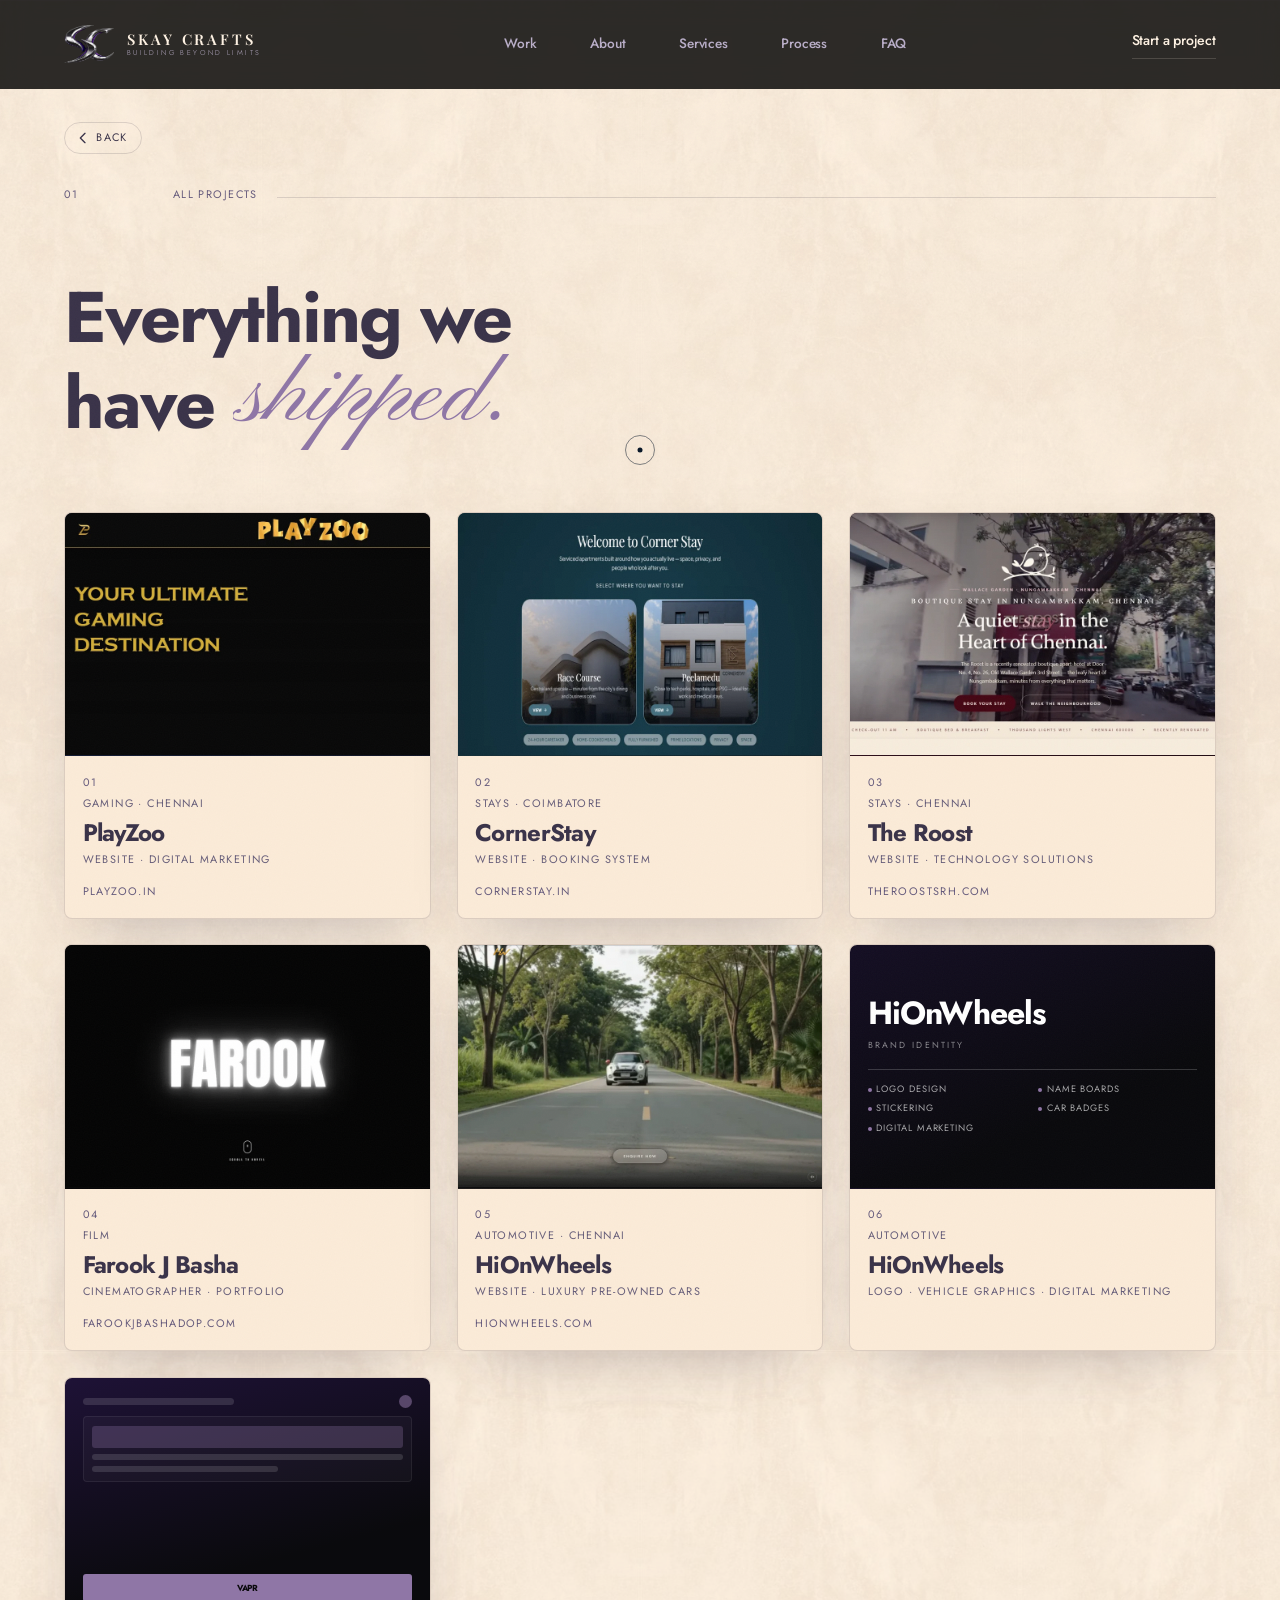
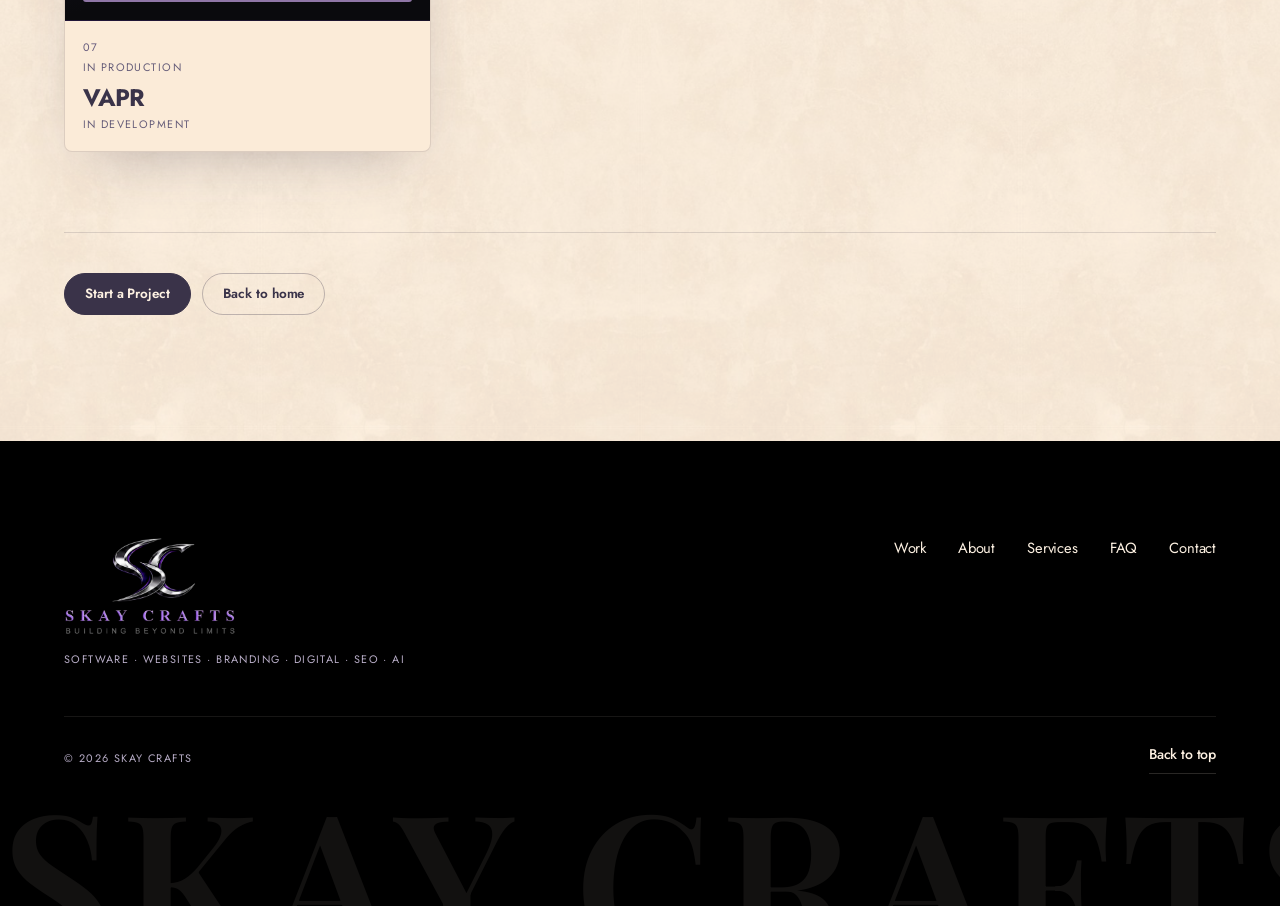
==== commit 7bca44ec: "Make phones load fresh files, tap once and scroll smoothly - Version every CSS/JS link so phones sto" ====
--- a/projects/index.html
+++ b/projects/index.html
@@ -24,17 +24,17 @@
 
 <!-- Same stylesheets, same order as the homepage. Every rule this page
      needs already exists; grid.css only adds the all-projects grid. -->
-<link rel="stylesheet" href="../css/fonts.css" />
-<link rel="stylesheet" href="../css/tokens.css" />
-<link rel="stylesheet" href="../css/base.css" />
-<link rel="stylesheet" href="../css/layout.css" />
-<link rel="stylesheet" href="../css/components.css" />
-<link rel="stylesheet" href="../css/portal.css" />
-<link rel="stylesheet" href="../css/deck.css" />
-<link rel="stylesheet" href="../css/sections.css" />
-<link rel="stylesheet" href="../css/animations.css" />
-<link rel="stylesheet" href="../css/responsive.css" />
-<link rel="stylesheet" href="../css/grid.css" />
+<link rel="stylesheet" href="../css/fonts.css?v=20260917b" />
+<link rel="stylesheet" href="../css/tokens.css?v=20260917b" />
+<link rel="stylesheet" href="../css/base.css?v=20260917b" />
+<link rel="stylesheet" href="../css/layout.css?v=20260917b" />
+<link rel="stylesheet" href="../css/components.css?v=20260917b" />
+<link rel="stylesheet" href="../css/portal.css?v=20260917b" />
+<link rel="stylesheet" href="../css/deck.css?v=20260917b" />
+<link rel="stylesheet" href="../css/sections.css?v=20260917b" />
+<link rel="stylesheet" href="../css/animations.css?v=20260917b" />
+<link rel="stylesheet" href="../css/responsive.css?v=20260917b" />
+<link rel="stylesheet" href="../css/grid.css?v=20260917b" />
 
 <script type="application/ld+json">
 {
@@ -325,11 +325,11 @@
 </footer>
 
 
-<script src="../js/utils.js" defer></script>
-<script src="../js/nav.js" defer></script>
-<script src="../js/cursor.js" defer></script>
-<script src="../js/reveal.js" defer></script>
-<script src="../js/cards.js" defer></script>
-<script src="../js/main.js" defer></script>
+<script src="../js/utils.js?v=20260917b" defer></script>
+<script src="../js/nav.js?v=20260917b" defer></script>
+<script src="../js/cursor.js?v=20260917b" defer></script>
+<script src="../js/reveal.js?v=20260917b" defer></script>
+<script src="../js/cards.js?v=20260917b" defer></script>
+<script src="../js/main.js?v=20260917b" defer></script>
 </body>
 </html>
--- a/css/base.css
+++ b/css/base.css
@@ -7,6 +7,8 @@
 
 html {
   -webkit-text-size-adjust: 100%;
+  /* Taps fire immediately: no waiting to see if it's a double-tap zoom. */
+  touch-action: manipulation;
   scroll-behavior: smooth;
   scroll-padding-top: 96px;
 }
@@ -49,9 +51,13 @@
    z-index -1 keeps it under the content, so it tints the ground
    and never the type sitting on it. multiply lets the texture
    contribute its shading without shifting Linen's hue.          */
+body { position: relative; }
 body::before {
   content: "";
-  position: fixed;
+  /* absolute, not fixed: a fixed multiply layer is re-blended against the
+     whole page on every scroll frame, which is what made phones stutter.
+     Attached to the page it is painted once and scrolls with it. */
+  position: absolute;
   inset: 0;
   z-index: -1;
   pointer-events: none;
@@ -79,7 +85,7 @@
 ::-webkit-scrollbar { width: 8px; }
 ::-webkit-scrollbar-track { background: var(--ground-3); }
 ::-webkit-scrollbar-thumb { background: var(--dolphin); }
-::-webkit-scrollbar-thumb:hover { background: var(--accent-deep); }
+@media (hover: hover) { ::-webkit-scrollbar-thumb:hover { background: var(--accent-deep); } }
 
 :focus { outline: none; }
 :focus-visible {
--- a/css/layout.css
+++ b/css/layout.css
@@ -210,7 +210,7 @@
 }
 .mark.is-missing img { display: none; }
 .mark.is-missing .mark__fallback { display: grid; }
-.nav__brand:hover .mark { transform: scale(1.05); }
+@media (hover: hover) { .nav__brand:hover .mark { transform: scale(1.05); } }
 
 .nav__wordmark { display: flex; flex-direction: column; gap: 3px; line-height: 1; }
 .nav__name {
@@ -261,12 +261,12 @@
   transform-origin: 0 50%;
   transition: transform var(--dur) var(--ease-out);
 }
-.nav__links a:hover,
 .nav__links a.is-active { color: var(--on-field); }
-.nav__links a:hover i,
+@media (hover: hover) { .nav__links a:hover { color: var(--on-field); } }
 .nav__links a.is-active i { opacity: 1; transform: translateY(0); }
-.nav__links a:hover::after,
+@media (hover: hover) { .nav__links a:hover i { opacity: 1; transform: translateY(0); } }
 .nav__links a.is-active::after { transform: scaleX(1); }
+@media (hover: hover) { .nav__links a:hover::after { transform: scaleX(1); } }
 
 .nav__actions { display: flex; align-items: center; gap: 1rem; }
 
@@ -323,7 +323,7 @@
   cursor: pointer;
   transition: border-color var(--dur) var(--ease-out);
 }
-.menu__close:hover { border-color: var(--rule-accent); }
+@media (hover: hover) { .menu__close:hover { border-color: var(--rule-accent); } }
 .menu__close span {
   position: absolute;
   top: 50%;
@@ -376,7 +376,7 @@
   letter-spacing: .16em;
   color: var(--accent);
 }
-.menu__nav a:hover { color: var(--accent); }
+@media (hover: hover) { .menu__nav a:hover { color: var(--accent); } }
 
 .menu__foot {
   display: flex;
@@ -385,7 +385,7 @@
   font-size: .88rem;
   color: var(--on-field-2);
 }
-.menu__foot a:hover { color: var(--accent); }
+@media (hover: hover) { .menu__foot a:hover { color: var(--accent); } }
 
 /* ============================================================
    FOOTER
@@ -430,8 +430,8 @@
   transform-origin: 0 50%;
   transition: transform var(--dur) var(--ease-out);
 }
-.footer__nav a:hover { color: var(--accent); }
-.footer__nav a:hover::after { transform: scaleX(1); }
+@media (hover: hover) { .footer__nav a:hover { color: var(--accent); } }
+@media (hover: hover) { .footer__nav a:hover::after { transform: scaleX(1); } }
 
 .footer .linkrule { color: var(--on-field); }
 .footer .linkrule__line { background: var(--rule-dark); }
--- a/css/components.css
+++ b/css/components.css
@@ -88,14 +88,14 @@
   transform-origin: 0 50%;
   transition: transform .5s var(--ease-out);
 }
-.linkrule:hover .linkrule__line::after { transform: scaleX(1); }
+@media (hover: hover) { .linkrule:hover .linkrule__line::after { transform: scaleX(1); } }
 
 .link-underline {
   color: var(--dolphin);
   border-bottom: 1px solid currentColor;
   transition: color var(--dur-fast) var(--ease-out);
 }
-.link-underline:hover { color: var(--ink); }
+@media (hover: hover) { .link-underline:hover { color: var(--ink); } }
 
 /* ============================================================
    DEVICE MOCKUPS — pure CSS, no image assets
@@ -445,8 +445,8 @@
   letter-spacing: .08em;
   color: var(--dolphin);
 }
-.qa__q:hover,
 .qa.is-open .qa__q { color: var(--ink); }
+@media (hover: hover) { .qa__q:hover { color: var(--ink); } }
 
 .qa__icon {
   position: relative;
@@ -505,7 +505,7 @@
   font-size: .98rem;
   transition: border-color var(--dur-fast) var(--ease-out);
 }
-.field textarea { resize: vertical; min-height: 110px; line-height: 1.6; }
+.field textarea { resize: vertical; min-height: 90px; line-height: 1.6; }
 
 .field select {
   appearance: none;
@@ -552,19 +552,20 @@
   letter-spacing: .06em;
   color: #ff8fa0;
   opacity: 0;
-  height: 1.4rem;
-  padding-top: .3rem;
+  height: 0;
+  overflow: hidden;
   transition: opacity var(--dur-fast) var(--ease-out);
 }
-.field.has-error .field__err { opacity: 1; }
+/* Space for the message only opens when there is one to show. */
+.field.has-error .field__err { opacity: 1; height: auto; padding-top: .3rem; }
 
 .form__foot {
   display: flex;
   flex-wrap: wrap;
   align-items: center;
   justify-content: space-between;
-  gap: .9rem 1.5rem;
-  margin-top: 2rem;
+  gap: .6rem 1.5rem;
+  margin-top: 1.5rem;
 }
 .form__hint {
   font-family: var(--font-mono);
@@ -573,9 +574,9 @@
   color: var(--ink-3);
 }
 .form__status {
-  margin-top: 1rem;
-  padding: .9rem 1.1rem;
-  border: 1px solid var(--rule);
+  margin-top: 0;
+  padding: 0 1.1rem;
+  border: 0 solid var(--rule);
   font-size: .86rem;
   text-align: center;
   opacity: 0;
@@ -583,6 +584,6 @@
   overflow: hidden;
   transition: opacity var(--dur) var(--ease-out), max-height var(--dur) var(--ease-out);
 }
-.form__status.is-shown { opacity: 1; max-height: 200px; }
+.form__status.is-shown { opacity: 1; max-height: 200px; margin-top: 1rem; padding-block: .9rem; border-width: 1px; }
 .form__status.is-ok { border-color: var(--rule-accent); background: var(--fill-accent); color: var(--ink); }
 .form__status.is-bad { border-color: rgba(255, 107, 129, .35); background: rgba(255, 107, 129, .07); color: #ff9fae; }
--- a/css/deck.css
+++ b/css/deck.css
@@ -112,7 +112,7 @@
   word-break: break-all;
   transition: color var(--dur-fast) var(--ease-out), border-color var(--dur-fast) var(--ease-out);
 }
-.deckcard__link:hover { color: var(--accent-deep); border-bottom-color: var(--rule-accent); }
+@media (hover: hover) { .deckcard__link:hover { color: var(--accent-deep); border-bottom-color: var(--rule-accent); } }
 
 /* ── Hint + progress dots ───────────────────────────────────── */
 .deck__meta {
--- a/css/sections.css
+++ b/css/sections.css
@@ -57,7 +57,7 @@
   transition: background-color var(--dur) var(--ease-out);
 }
 .pillar:last-child { border-right: 0; }
-.pillar:hover { background: rgba(171, 146, 191, .09); }
+@media (hover: hover) { .pillar:hover { background: rgba(171, 146, 191, .09); } }
 .pillar__k {
   font-family: var(--font-mono);
   font-size: var(--fs-micro);
@@ -103,7 +103,7 @@
   transform-origin: 0 50%;
   transition: transform .6s var(--ease-out);
 }
-.svc:hover::after { transform: scaleX(1); }
+@media (hover: hover) { .svc:hover::after { transform: scaleX(1); } }
 
 .svc__num {
   font-family: var(--font-mono);
@@ -113,7 +113,7 @@
   padding-top: .6rem;
   transition: color var(--dur) var(--ease-out);
 }
-.svc:hover .svc__num { color: var(--dolphin); }
+@media (hover: hover) { .svc:hover .svc__num { color: var(--dolphin); } }
 
 .svc__title {
   font-family: var(--font-display);
@@ -123,7 +123,7 @@
   line-height: 1;
   transition: transform .5s var(--ease-out);
 }
-.svc:hover .svc__title { transform: translateX(10px); }
+@media (hover: hover) { .svc:hover .svc__title { transform: translateX(10px); } }
 
 .svc__desc {
   grid-column: 3;
@@ -148,7 +148,7 @@
   color: var(--ink-3);
   transition: color var(--dur) var(--ease-out);
 }
-.svc:hover .svc__tags li { color: var(--dolphin); }
+@media (hover: hover) { .svc:hover .svc__tags li { color: var(--dolphin); } }
 
 /* ════════════════════════════════════════════════════════════
    05 · TECHNOLOGY — the stack, layer by layer
@@ -199,13 +199,13 @@
   transform-origin: 50% 0;
   transition: transform .5s var(--ease-out);
 }
-.layer:hover {
+@media (hover: hover) { .layer:hover {
   transform: translateX(6px);
   border-color: var(--rule-accent);
   box-shadow: var(--shadow-card);
   z-index: 1;
-}
-.layer:hover::before { transform: scaleY(1); }
+} }
+@media (hover: hover) { .layer:hover::before { transform: scaleY(1); } }
 
 .layer__no {
   font-family: var(--font-mono);
@@ -300,7 +300,7 @@
   transform-origin: 50% 0;
   transition: transform .6s var(--ease-out);
 }
-.step:hover::before { transform: scaleY(1); }
+@media (hover: hover) { .step:hover::before { transform: scaleY(1); } }
 
 .step__num {
   font-family: var(--font-edit);
@@ -311,7 +311,7 @@
   margin-bottom: .8rem;
   transition: color var(--dur) var(--ease-out);
 }
-.step:hover .step__num { color: var(--accent-deep); }
+@media (hover: hover) { .step:hover .step__num { color: var(--accent-deep); } }
 .step__title { font-family: var(--font-display); font-size: 1.35rem; font-weight: 600; letter-spacing: -.03em; }
 .step__desc { font-size: .92rem; color: var(--ink-3); }
 
@@ -390,12 +390,12 @@
   transform-origin: 0 50%;
   transition: transform .55s var(--ease-out);
 }
-.founder:hover {
+@media (hover: hover) { .founder:hover {
   transform: translateY(-4px);
   border-color: var(--rule-accent);
   box-shadow: var(--shadow-lift);
-}
-.founder:hover::before { transform: scaleX(1); }
+} }
+@media (hover: hover) { .founder:hover::before { transform: scaleX(1); } }
 
 .founder__head {
   display: flex;
@@ -460,8 +460,8 @@
   grid-template-columns: 1.2fr .8fr;
   gap: clamp(2rem, 6vw, 5rem);
   align-items: end;
-  padding-bottom: clamp(3rem, 7vw, 5rem);
-  margin-bottom: clamp(3rem, 7vw, 5rem);
+  padding-bottom: clamp(1.75rem, 4vw, 3rem);
+  margin-bottom: clamp(1.25rem, 3vw, 2.5rem);
   border-bottom: 1px solid var(--rule);
 }
 .contact__big {
@@ -472,24 +472,24 @@
   letter-spacing: var(--track-tight);
 }
 .contact__big span { display: block; }
-.contact__aside { display: flex; flex-direction: column; gap: 1.8rem; }
+.contact__aside { display: flex; flex-direction: column; gap: 1.2rem; }
 .contact__btns { display: flex; flex-wrap: wrap; gap: .7rem; }
 
 .contact__panel {
   display: grid;
   grid-template-columns: 1.4fr .6fr;
-  gap: clamp(2rem, 6vw, 5rem);
+  gap: clamp(1.75rem, 5vw, 4rem);
   align-items: start;
 }
 
 .contact__info {
   display: flex;
   flex-direction: column;
-  gap: 1.8rem;
-  padding-top: 1.6rem;
+  gap: 1.2rem;
+  padding-top: 1.2rem;
   border-top: 1px solid var(--rule);
 }
-.ci { display: flex; flex-direction: column; gap: .35rem; }
+.ci { display: flex; flex-direction: column; gap: .2rem; }
 .ci__k {
   font-family: var(--font-mono);
   font-size: var(--fs-micro);
@@ -503,5 +503,5 @@
   word-break: break-word;
   transition: color var(--dur-fast) var(--ease-out);
 }
-a.ci__v:hover { color: var(--accent-deep); }
+@media (hover: hover) { a.ci__v:hover { color: var(--accent-deep); } }
 .ci__v--plain { color: var(--ink-3); font-size: .86rem; }
--- a/css/responsive.css
+++ b/css/responsive.css
@@ -120,7 +120,7 @@
   /* Stack layers go vertical: the tech list drops under the name */
   .layer { grid-template-columns: 2.2rem minmax(0, 1fr); }
   .layer__tech { grid-column: 2; justify-content: flex-start; max-width: none; }
-  .layer:hover { transform: none; }
+  @media (hover: hover) { .layer:hover { transform: none; } }
 
   /* A clean 2x2: Software | AI over Digital | Growth. The old
      :last-child rule spanned Growth across both columns, which
@@ -150,12 +150,12 @@
   .contact__btns { flex-direction: column; align-items: flex-start; }
 
   .device--phone { width: min(72%, 200px); }
-  .contact__info { flex-direction: column; gap: 1.5rem; }
+  .contact__info { flex-direction: column; gap: 1rem; }
 }
 
 /* ── Coarse pointers: no hover-only affordances ────────────── */
 @media (hover: none) {
-  .svc:hover .svc__title { transform: none; }
+  @media (hover: hover) { .svc:hover .svc__title { transform: none; } }
 }
 
 /* ── Print ─────────────────────────────────────────────────── */
@@ -564,3 +564,30 @@
   /* The head row no longer has a second item to space against. */
   .about__panelHead { padding: .8rem 1rem; }
 }
+
+/* ── Contact details on touch ───────────────────────────────
+   Each link already carries ~11px of tap padding above and below,
+   so the column gap and the label spacing were stacking on top of
+   it and left the phone numbers floating apart. The hit area stays
+   44px; only the doubled-up space goes. */
+@media (pointer: coarse), (max-width: 720px) {
+  .ci { gap: 0; }
+  .ci__k { margin-bottom: -.4rem; }
+  .contact__info { gap: .5rem; }
+}
+
+/* ── Scrolling performance on touch devices ─────────────────
+   The film grain is an animated full-screen SVG noise layer at
+   2.5% opacity - invisible on a phone, but it repaints every
+   frame. The nav blur re-samples everything behind the bar on
+   each scroll step; the bar is near-opaque black, so a solid
+   fill looks the same. Both removed where they cost the most. */
+@media (pointer: coarse), (max-width: 900px) {
+  .grain { display: none; }
+  .nav,
+  .nav.is-stuck {
+    backdrop-filter: none;
+    -webkit-backdrop-filter: none;
+    background: rgba(0, 0, 0, .94);
+  }
+}
--- a/css/grid.css
+++ b/css/grid.css
@@ -39,11 +39,11 @@
     box-shadow var(--dur) var(--ease-out),
     border-color var(--dur) var(--ease-out);
 }
-a.workcard__link:hover {
+@media (hover: hover) { a.workcard__link:hover {
   transform: translateY(-4px);
   border-color: var(--rule-accent);
   box-shadow: var(--shadow-lift);
-}
+} }
 a.workcard__link:focus-visible { outline: 2px solid var(--accent-deep); outline-offset: 4px; }
 
 /* ── The capture ────────────────────────────────────────────
@@ -110,7 +110,7 @@
   word-break: break-all;
   transition: color var(--dur-fast) var(--ease-out);
 }
-a.workcard__link:hover .workcard__url { color: var(--accent-deep); }
+@media (hover: hover) { a.workcard__link:hover .workcard__url { color: var(--accent-deep); } }
 
 /* Cards with no live site get no pointer affordance. */
 .workcard--nolink .workcard__link { cursor: default; }
@@ -139,7 +139,7 @@
   color: var(--ink);
   transition: border-color var(--dur-fast) var(--ease-out), color var(--dur-fast) var(--ease-out);
 }
-.backlink:hover { border-color: var(--ink); color: var(--accent-deep); }
+@media (hover: hover) { .backlink:hover { border-color: var(--ink); color: var(--accent-deep); } }
 .backlink:focus-visible { outline: 2px solid var(--accent-deep); outline-offset: 3px; }
 
 .allwork__foot {
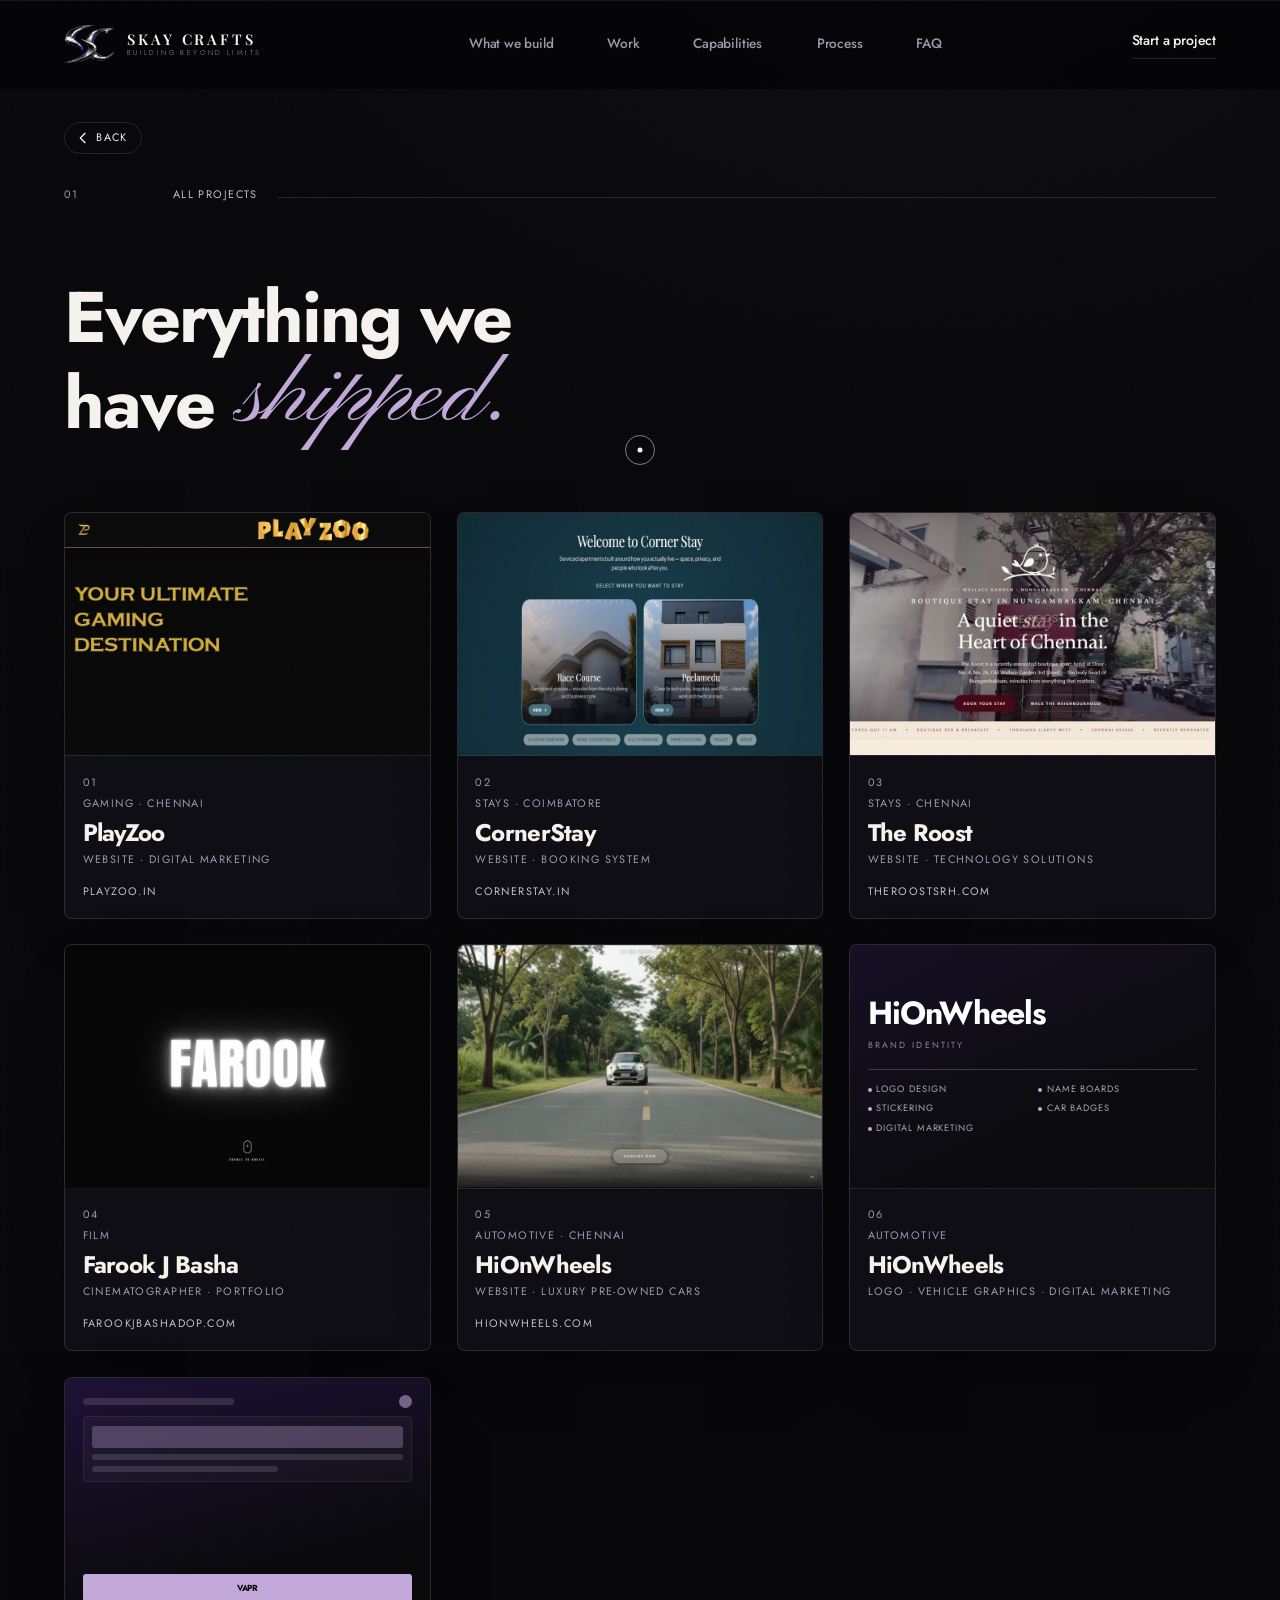
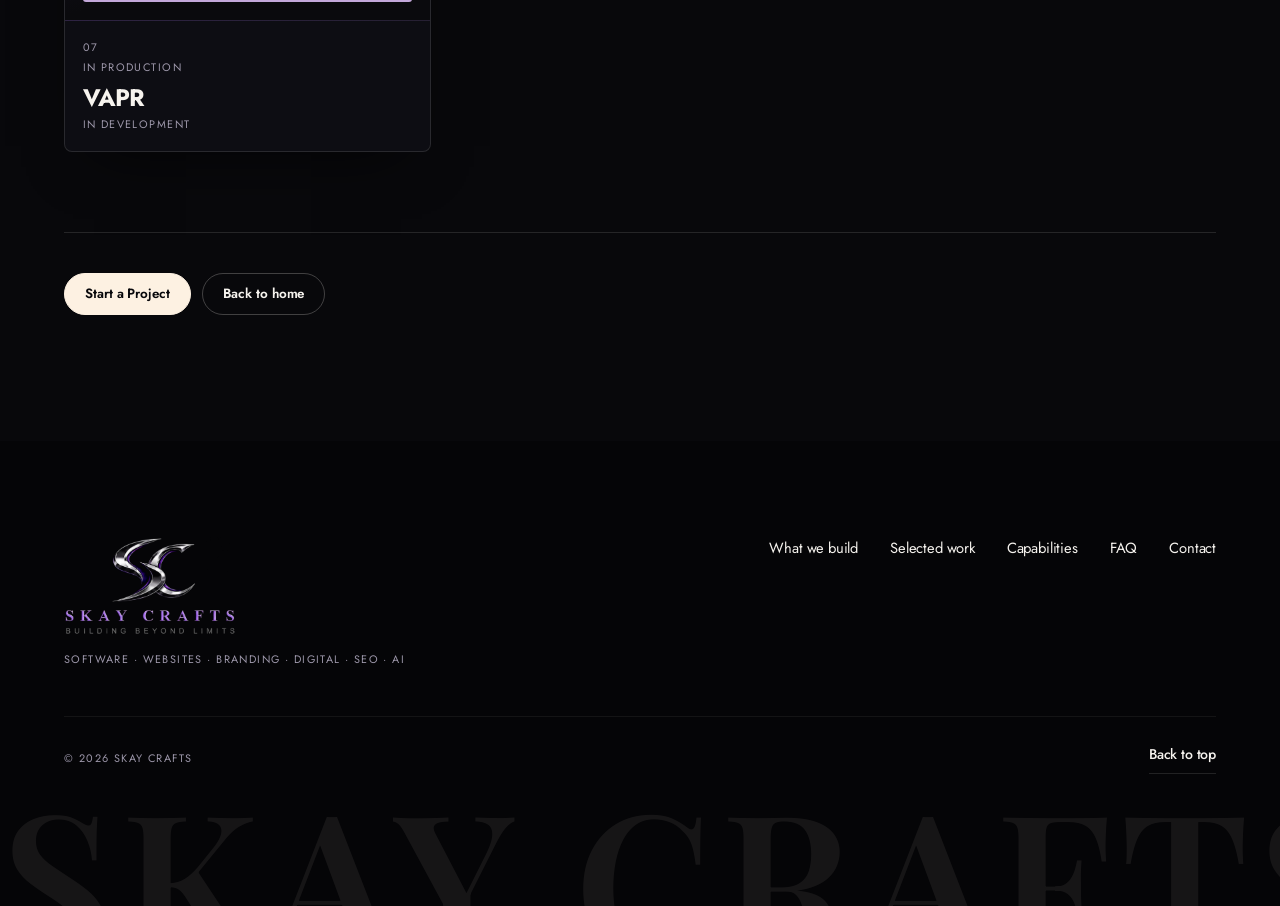
==== commit bf31602a: "Reposition the site around digital systems The site read as a capable web agency. It needed to read " ====
--- a/projects/index.html
+++ b/projects/index.html
@@ -3,7 +3,7 @@
 <head>
 <meta charset="UTF-8" />
 <meta name="viewport" content="width=device-width, initial-scale=1, viewport-fit=cover" />
-<meta name="theme-color" content="#0A0A0C" />
+<meta name="theme-color" content="#08080B" />
 
 <title>All Projects | Skay Crafts</title>
 <meta name="description" content="Every Skay Crafts project in one place: websites, booking systems, business software, branding and digital marketing for hospitality, gaming, film and automotive clients." />
@@ -24,17 +24,16 @@
 
 <!-- Same stylesheets, same order as the homepage. Every rule this page
      needs already exists; grid.css only adds the all-projects grid. -->
-<link rel="stylesheet" href="../css/fonts.css?v=20260917b" />
-<link rel="stylesheet" href="../css/tokens.css?v=20260917b" />
-<link rel="stylesheet" href="../css/base.css?v=20260917b" />
-<link rel="stylesheet" href="../css/layout.css?v=20260917b" />
-<link rel="stylesheet" href="../css/components.css?v=20260917b" />
-<link rel="stylesheet" href="../css/portal.css?v=20260917b" />
-<link rel="stylesheet" href="../css/deck.css?v=20260917b" />
-<link rel="stylesheet" href="../css/sections.css?v=20260917b" />
-<link rel="stylesheet" href="../css/animations.css?v=20260917b" />
-<link rel="stylesheet" href="../css/responsive.css?v=20260917b" />
-<link rel="stylesheet" href="../css/grid.css?v=20260917b" />
+<link rel="stylesheet" href="../css/fonts.css?v=20260919a" />
+<link rel="stylesheet" href="../css/tokens.css?v=20260919a" />
+<link rel="stylesheet" href="../css/base.css?v=20260919a" />
+<link rel="stylesheet" href="../css/layout.css?v=20260919a" />
+<link rel="stylesheet" href="../css/components.css?v=20260919a" />
+<link rel="stylesheet" href="../css/portal.css?v=20260919a" />
+<link rel="stylesheet" href="../css/sections.css?v=20260919a" />
+<link rel="stylesheet" href="../css/animations.css?v=20260919a" />
+<link rel="stylesheet" href="../css/responsive.css?v=20260919a" />
+<link rel="stylesheet" href="../css/grid.css?v=20260919a" />
 
 <script type="application/ld+json">
 {
@@ -86,10 +85,10 @@
     </a>
 
     <nav class="nav__links" aria-label="Primary">
-      <a href="../#work" data-nav-link><i>01</i>Work</a>
-      <a href="../#about" data-nav-link><i>02</i>About</a>
-      <a href="../#services" data-nav-link><i>03</i>Services</a>
-      <a href="../#process" data-nav-link><i>05</i>Process</a>
+      <a href="../#services" data-nav-link><i>01</i>What we build</a>
+      <a href="../#work" data-nav-link><i>02</i>Work</a>
+      <a href="../#capabilities" data-nav-link><i>03</i>Capabilities</a>
+      <a href="../#process" data-nav-link><i>04</i>Process</a>
       <a href="../#faq" data-nav-link><i>07</i>FAQ</a>
     </nav>
 
@@ -110,13 +109,14 @@
     <span></span><span></span>
   </button>
   <nav class="menu__nav" aria-label="Mobile">
-    <a href="../#work"     data-menu-link><em>01</em><span>Work</span></a>
-    <a href="../#about"    data-menu-link><em>02</em><span>About</span></a>
-    <a href="../#services" data-menu-link><em>03</em><span>Services</span></a>
-    <a href="../#tech"     data-menu-link><em>04</em><span>Technology</span></a>
-    <a href="../#process"  data-menu-link><em>05</em><span>Process</span></a>
-    <a href="../#faq"      data-menu-link><em>07</em><span>FAQ</span></a>
-    <a href="../#contact"  data-menu-link><em>08</em><span>Contact</span></a>
+    <a href="../#services"     data-menu-link><em>01</em><span>What we build</span></a>
+    <a href="../#work"         data-menu-link><em>02</em><span>Selected work</span></a>
+    <a href="../#capabilities" data-menu-link><em>03</em><span>Capabilities</span></a>
+    <a href="../#process"      data-menu-link><em>04</em><span>Process</span></a>
+    <a href="../#industries"   data-menu-link><em>05</em><span>Where we work</span></a>
+    <a href="../#why"          data-menu-link><em>06</em><span>Why Skay Crafts</span></a>
+    <a href="../#faq"          data-menu-link><em>07</em><span>FAQ</span></a>
+    <a href="../#contact"      data-menu-link><em>08</em><span>Start a project</span></a>
   </nav>
   <div class="menu__foot">
     <a href="mailto:skaycraftsmail@gmail.com">skaycraftsmail@gmail.com</a>
@@ -305,9 +305,9 @@
       </div>
 
       <nav class="footer__nav" aria-label="Footer">
-        <a href="../#work">Work</a>
-        <a href="../#about">About</a>
-        <a href="../#services">Services</a>
+        <a href="../#services">What we build</a>
+        <a href="../#work">Selected work</a>
+        <a href="../#capabilities">Capabilities</a>
         <a href="../#faq">FAQ</a>
         <a href="../#contact">Contact</a>
       </nav>
@@ -325,11 +325,11 @@
 </footer>
 
 
-<script src="../js/utils.js?v=20260917b" defer></script>
-<script src="../js/nav.js?v=20260917b" defer></script>
-<script src="../js/cursor.js?v=20260917b" defer></script>
-<script src="../js/reveal.js?v=20260917b" defer></script>
-<script src="../js/cards.js?v=20260917b" defer></script>
-<script src="../js/main.js?v=20260917b" defer></script>
+<script src="../js/utils.js?v=20260919a" defer></script>
+<script src="../js/nav.js?v=20260919a" defer></script>
+<script src="../js/cursor.js?v=20260919a" defer></script>
+<script src="../js/reveal.js?v=20260919a" defer></script>
+<script src="../js/cards.js?v=20260919a" defer></script>
+<script src="../js/main.js?v=20260919a" defer></script>
 </body>
 </html>
--- a/css/tokens.css
+++ b/css/tokens.css
@@ -1,78 +1,97 @@
 /* ============================================================
    SKAY CRAFTS — DESIGN TOKENS
    ------------------------------------------------------------
-   Palette: Linen / Dolphin / Amethyst.
+   Palette: near-black ground, near-white type, Amethyst accent.
 
-     Linen     #FDF1E2   warm cream — the page ground
-     Dolphin   #655A7C   muted plum-grey — the ink
+     Obsidian  #08080B   near-black — the page ground
+     Linen     #FDF1E2   warm cream — the brand's own white
      Amethyst  #AB92BF   soft violet — the accent
 
-   The three brand colours are held exactly as given. Everything
-   else here is a derived tint or shade of one of them, so the
-   whole page still resolves to those three hues.
+   The site used to run cream-on-Linen with a black hero and
+   footer. That split is gone: the black field the lockup always
+   needed now runs the whole page, and the cream is what sits on
+   it. Same three hues, inverted relationship.
 
-   CONTRAST, measured against the Linen ground:
-     · Dolphin        5.8:1   passes AA for body text
-     · Ink (derived)  9.1:1   used for headings and long copy
-     · Amethyst       2.4:1   FAILS for text — accent, rules and
-                              large display type only, never body
+   Near-black rather than #000. Pure black flattens every rule
+   and shadow to nothing and makes white type vibrate on OLED;
+   #08080B leaves room to build a surface above the ground and
+   one below it, which is what makes panels read as panels.
 
-   The hero and footer keep a black field because the logo is
-   chrome-on-black artwork: silver bevels disappear on cream.
+   CONTRAST, measured on the ground:
+     · --ink        18.2:1   headings and body
+     · --ink-2      11.4:1   secondary copy
+     · --ink-3       7.6:1   muted labels
+     · Amethyst      7.2:1   passes as text here, unlike on cream
+
+   A dark ground is forgiving where the cream one was not: there
+   is contrast headroom at every tier. The constraint moves from
+   legibility to restraint — the accent CAN carry words now, so
+   the discipline is choosing not to let it carry many.
    ============================================================ */
 
 :root {
-  /* ── The three brand colours, unaltered ──────────────────── */
+  /* ── The brand colours ───────────────────────────────────── */
+  --obsidian: #08080B;
   --linen:    #FDF1E2;
   --dolphin:  #655A7C;
   --amethyst: #AB92BF;
 
-  /* ── Ground — warm tints of Linen ────────────────────────── */
-  --ground:      var(--linen);
-  --ground-2:    #F7E9D7;   /* raised surface */
-  --ground-3:    #F0DFC9;   /* sunken / inset */
-  --surface:     #FBEBD8;
+  /* ── Ground — near-black, with a surface either side ─────── */
+  --ground:      var(--obsidian);
+  --ground-2:    #101017;   /* raised surface */
+  --ground-3:    #050507;   /* sunken / inset */
+  --surface:     #0D0D13;
 
-  /* ── Ink — shades of Dolphin ─────────────────────────────── */
-  --ink:      #3A3349;   /* headings + body, 9.1:1 on Linen */
-  --ink-2:    var(--dolphin);
-  /* Muted labels. Deliberately NOT lighter than this: the site sets a lot of
-     11px uppercase type, and it has to clear 4.5:1 over the DARKEST part of
-     the paper texture, not just over flat Linen — the texture covers the
-     whole ground, so the flat value is never the real one. */
-  --ink-3:    #665D79;   /* 5.5:1 on Linen, 4.6:1 over the darkest texture */
+  /* A single, very slow radial sitting under the whole page. Not
+     decoration — it stops a flat #08080B reading as a dead void
+     on large displays. Keep it below 5% or it becomes a gradient
+     someone will notice, which is the failure mode. */
+  --ground-wash: radial-gradient(1200px 800px at 72% -10%,
+                   rgba(171, 146, 191, .045), transparent 62%);
 
-  /* Deliberately dim, for de-emphasised display lines. Large type only —
-     it clears 3:1 (the large-text threshold) but not 4.5:1. */
-  --ink-dim:  #7E7592;
+  /* ── Ink — the cream, and two steps down ─────────────────── */
+  --ink:      #F6F3EE;   /* headings + body, 18.2:1 */
+  --ink-2:    #C4BECC;   /* secondary copy, 11.4:1 */
+  --ink-3:    #9E98AB;   /* muted labels, 7.6:1 — the floor */
+  --ink-dim:  #6E687C;   /* de-emphasised display lines only */
+
+  /* The high-contrast fill — solid buttons, filled hovers — and
+     the colour that sits on it. Inverted from the cream era. */
+  --fill-strong:    var(--linen);
+  --on-fill-strong: var(--obsidian);
 
   /* ── Accent — Amethyst ───────────────────────────────────── */
   --accent:      var(--amethyst);
-  --accent-deep: #8F76A6;   /* when the accent must carry weight */
-  --accent-soft: #D6C7E2;
+  --accent-deep: #C3A8DA;   /* the accent turned up, for display type */
+  --accent-soft: #4A3F5C;   /* accent as a fill, not as a voice */
 
-  /* ── Dark field — hero + footer, so the logo reads ───────── */
-  --field:      #000;
-  --field-2:    #12101A;   /* panels and dark surfaces */
-  --on-field:   var(--linen);
-  --on-field-2: #B9AEC8;
+  /* ── Field — kept as tokens so the nav, menu and footer can
+     still sit a step darker than the page they float over ──── */
+  --field:      #050507;
+  --field-2:    #0B0B11;
+  --on-field:   var(--ink);
+  --on-field-2: var(--ink-3);
 
-  /* ── Rules & fills — ink at low alpha, never grey ────────── */
-  --rule:        rgba(58, 51, 73, .16);
-  --rule-soft:   rgba(58, 51, 73, .10);
-  --rule-strong: rgba(58, 51, 73, .30);
-  --rule-accent: rgba(143, 118, 166, .55);
-  --fill-soft:   rgba(101, 90, 124, .045);
-  --fill-accent: rgba(171, 146, 191, .18);
+  /* ── Rules & fills — cream at low alpha, never grey ───────── */
+  --rule:        rgba(246, 243, 238, .12);
+  --rule-soft:   rgba(246, 243, 238, .07);
+  --rule-strong: rgba(246, 243, 238, .24);
+  --rule-accent: rgba(171, 146, 191, .42);
+  --fill-soft:   rgba(246, 243, 238, .035);
+  --fill-accent: rgba(171, 146, 191, .12);
 
-  /* Rules on the dark field */
-  --rule-dark:        rgba(253, 241, 226, .16);
-  --rule-dark-soft:   rgba(253, 241, 226, .09);
-  --rule-dark-strong: rgba(253, 241, 226, .30);
+  /* Rules on the darker field */
+  --rule-dark:        rgba(246, 243, 238, .12);
+  --rule-dark-soft:   rgba(246, 243, 238, .06);
+  --rule-dark-strong: rgba(246, 243, 238, .24);
 
-  /* ── Shadow — warm, never neutral grey ───────────────────── */
-  --shadow-card: 0 24px 60px -30px rgba(58, 51, 73, .38);
-  --shadow-lift: 0 36px 90px -36px rgba(58, 51, 73, .45);
+  /* ── Shadow ───────────────────────────────────────────────
+     A drop shadow is invisible on near-black. Depth here comes
+     from the surface being lighter than the ground and from a
+     hairline, not from a shadow — these stay only so the two
+     tokens resolve, and they stay almost nothing. */
+  --shadow-card: 0 24px 60px -30px rgba(0, 0, 0, .8);
+  --shadow-lift: 0 36px 90px -36px rgba(0, 0, 0, .9);
 
   /* ── Type ──────────────────────────────────────────────────
      Vonca carries everything. Bangeline is the script accent,
@@ -102,18 +121,14 @@
   --track-wide:  .13em;
 
   /* ── Paper ─────────────────────────────────────────────────
-     Strength of the embossed floral texture over the Linen
-     ground. Drop it toward 0 if the relief starts competing
-     with the type; 0 disables it entirely. --paper-tile is how wide
-     one repeat is drawn — smaller means the grain reads finer and
-     repeats more often.
+     The embossed stone tile was what gave the cream its tooth.
+     Multiplied over near-black it does nothing but muddy the
+     few pixels it can still reach, so it is off. The film grain
+     in layout.css is what carries the texture now.
 
-     The tile itself is tonally lifted (see assets/README.md) so that
-     multiplying it over Linen adds grain without dragging the ground
-     dark. Raising this much above .5, or regenerating the tile without
-     that lift, will push small muted type under 4.5:1 across most of
-     the page. Measure before changing it. */
-  --paper-strength: .5;
+     Set this above 0 only if the ground ever goes light again;
+     base.css still draws the tile, it just draws it at zero. */
+  --paper-strength: 0;
   --paper-tile: 760px;
 
   /* ── Space & rhythm ──────────────────────────────────────── */
--- a/css/base.css
+++ b/css/base.css
@@ -14,7 +14,10 @@
 }
 
 body {
-  background: var(--ground);
+  background-color: var(--ground);
+  background-image: var(--ground-wash);
+  background-attachment: fixed;
+  background-repeat: no-repeat;
   color: var(--ink);
   font-family: var(--font-sans);
   font-size: var(--fs-body);
@@ -80,12 +83,12 @@
 button { cursor: pointer; }
 ul, ol { list-style: none; }
 
-::selection { background: var(--accent); color: var(--ink); }
+::selection { background: var(--accent); color: var(--on-fill-strong); }
 
 ::-webkit-scrollbar { width: 8px; }
 ::-webkit-scrollbar-track { background: var(--ground-3); }
-::-webkit-scrollbar-thumb { background: var(--dolphin); }
-@media (hover: hover) { ::-webkit-scrollbar-thumb:hover { background: var(--accent-deep); } }
+::-webkit-scrollbar-thumb { background: rgba(246, 243, 238, .16); }
+@media (hover: hover) { ::-webkit-scrollbar-thumb:hover { background: var(--accent); } }
 
 :focus { outline: none; }
 :focus-visible {
@@ -187,7 +190,7 @@
   font-family: var(--font-mono);
   font-size: var(--fs-micro);
   letter-spacing: .1em;
-  color: var(--dolphin);
+  color: var(--ink-3);
 }
 .sec__label {
   font-family: var(--font-mono);
@@ -220,7 +223,7 @@
   font-family: var(--font-edit);
   font-size: clamp(11rem, 34vw, 30rem);
   line-height: .74;
-  color: rgba(58, 51, 73, .05);
+  color: rgba(246, 243, 238, .045);
   pointer-events: none;
   user-select: none;
   z-index: 0;
--- a/css/layout.css
+++ b/css/layout.css
@@ -157,12 +157,12 @@
    black hero it reads as one surface; over the Linen body it reads as a
    deliberate band. Translucent + blurred so content shows through it. */
 .nav {
-  background: rgba(0, 0, 0, .82);
+  background: rgba(5, 5, 7, .78);
   backdrop-filter: blur(14px);
   -webkit-backdrop-filter: blur(14px);
 }
 .nav.is-stuck {
-  background: rgba(0, 0, 0, .9);
+  background: rgba(5, 5, 7, .94);
   border-bottom-color: var(--rule-dark-soft);
 }
 .nav.is-stuck .nav__inner { height: 64px; }
--- a/css/components.css
+++ b/css/components.css
@@ -44,20 +44,20 @@
    Amethyst is NOT used as a button fill — Linen on Amethyst is 2.4:1
    and would fail contrast at button text sizes. */
 .btn--solid {
-  background: var(--ink);
-  color: var(--linen);
-  border: 1px solid var(--ink);
-}
-.btn--solid::before { background: var(--dolphin); }
-@media (hover: hover) { .btn--solid:hover { color: var(--linen); border-color: var(--dolphin); } }
+  background: var(--fill-strong);
+  color: var(--on-fill-strong);
+  border: 1px solid var(--fill-strong);
+}
+.btn--solid::before { background: var(--accent-deep); }
+@media (hover: hover) { .btn--solid:hover { color: var(--on-fill-strong); border-color: var(--accent-deep); } }
 
 /* Line: hairline, filling with ink on hover */
 .btn--line {
   border: 1px solid var(--rule-strong);
   color: var(--ink);
 }
-.btn--line::before { background: var(--ink); }
-@media (hover: hover) { .btn--line:hover { color: var(--linen); border-color: var(--ink); } }
+.btn--line::before { background: var(--fill-strong); }
+@media (hover: hover) { .btn--line:hover { color: var(--on-fill-strong); border-color: var(--fill-strong); } }
 
 .btn:active { transform: translateY(1px); }
 
@@ -91,7 +91,7 @@
 @media (hover: hover) { .linkrule:hover .linkrule__line::after { transform: scaleX(1); } }
 
 .link-underline {
-  color: var(--dolphin);
+  color: var(--ink-3);
   border-bottom: 1px solid currentColor;
   transition: color var(--dur-fast) var(--ease-out);
 }
@@ -443,7 +443,7 @@
   font-size: .6rem;
   font-style: normal;
   letter-spacing: .08em;
-  color: var(--dolphin);
+  color: var(--ink-3);
 }
 .qa.is-open .qa__q { color: var(--ink); }
 @media (hover: hover) { .qa__q:hover { color: var(--ink); } }
@@ -535,7 +535,7 @@
 .field select:focus + label,
 .field select:valid + label {
   transform: translateY(-1.1rem) scale(.7);
-  color: var(--dolphin);
+  color: var(--ink-3);
 }
 
 .field input:focus,
--- a/css/sections.css
+++ b/css/sections.css
@@ -1,257 +1,20 @@
 /* ============================================================
-   SECTIONS — hero, about, services, work, tech, process,
-              why, faq, contact
+   SECTIONS — process, why, faq, contact
+   ------------------------------------------------------------
+   The sections added in the repositioning live in systems.css;
+   this file now holds only the four that predate it and are
+   still on the page. The about, services, technology and
+   founders blocks were removed with the sections they styled.
    ============================================================ */
-
-/* ════════════════════════════════════════════════════════════
-   02 · ABOUT
-   ════════════════════════════════════════════════════════════ */
-.about__grid {
-  display: grid;
-  grid-template-columns: var(--margin-col) 1.1fr .9fr;
-  gap: clamp(1.5rem, 5vw, 4rem);
-  align-items: start;
-}
-.about__title { grid-column: 2; max-width: 14ch; }
-.about__body {
-  grid-column: 3;
-  display: flex;
-  flex-direction: column;
-  gap: 1.8rem;
-  padding-top: .4rem;
-}
-
-/* ── Elevated panel ─────────────────────────────────────────
-   Everything else on this page is ruled onto the Linen surface.
-   This is the one block that sits ABOVE it — a real edge, a warm
-   shadow and a lighter face, so the section reads as raised. */
-.about__panel {
-  margin-top: clamp(3rem, 7vw, 5rem);
-  border: 1px solid var(--rule);
-  border-radius: var(--r-xl);
-  background: linear-gradient(180deg, #FFF8EE, var(--surface));
-  box-shadow: var(--shadow-lift);
-  overflow: hidden;
-}
-.about__panelHead {
-  display: flex;
-  align-items: baseline;
-  justify-content: space-between;
-  gap: 1rem;
-  padding: 1rem clamp(1.2rem, 3vw, 2rem);
-  border-bottom: 1px solid var(--rule-soft);
-  background: rgba(101, 90, 124, .035);
-}
-.about__est { color: var(--dolphin); }
-
-.pillars {
-  display: grid;
-  grid-template-columns: repeat(4, 1fr);
-}
-.pillar {
-  display: flex;
-  flex-direction: column;
-  gap: .55rem;
-  padding: clamp(1.5rem, 3vw, 2.3rem) clamp(1.1rem, 2vw, 1.8rem);
-  border-right: 1px solid var(--rule-soft);
-  transition: background-color var(--dur) var(--ease-out);
-}
-.pillar:last-child { border-right: 0; }
-@media (hover: hover) { .pillar:hover { background: rgba(171, 146, 191, .09); } }
-.pillar__k {
-  font-family: var(--font-mono);
-  font-size: var(--fs-micro);
-  letter-spacing: var(--track-wide);
-  color: var(--dolphin);
-}
-.pillar__v {
-  font-family: var(--font-display);
-  font-size: clamp(1.15rem, 2vw, 1.5rem);
-  font-weight: 700;
-  letter-spacing: var(--track-tight);
-  color: var(--ink);
-}
-.pillar__d {
-  font-size: .86rem;
-  line-height: 1.55;
-  color: var(--ink-3);
-}
-
-/* ════════════════════════════════════════════════════════════
-   03 · SERVICES
-   ════════════════════════════════════════════════════════════ */
-.services__list { border-top: 1px solid var(--rule); }
-
-.svc {
-  position: relative;
-  display: grid;
-  grid-template-columns: var(--margin-col) minmax(0, 1.1fr) minmax(0, .9fr);
-  align-items: start;
-  gap: 1rem clamp(1rem, 4vw, 3rem);
-  padding: clamp(1.7rem, 3.4vw, 2.6rem) 0;
-  border-bottom: 1px solid var(--rule-soft);
-  transition: background-color var(--dur) var(--ease-out);
-}
-/* A violet rule wipes across the row's top edge on hover */
-.svc::after {
-  content: "";
-  position: absolute;
-  top: -1px; left: 0; right: 0;
-  height: 1px;
-  background: var(--accent-deep);
-  transform: scaleX(0);
-  transform-origin: 0 50%;
-  transition: transform .6s var(--ease-out);
-}
-@media (hover: hover) { .svc:hover::after { transform: scaleX(1); } }
-
-.svc__num {
-  font-family: var(--font-mono);
-  font-size: var(--fs-micro);
-  letter-spacing: .1em;
-  color: var(--ink-3);
-  padding-top: .6rem;
-  transition: color var(--dur) var(--ease-out);
-}
-@media (hover: hover) { .svc:hover .svc__num { color: var(--dolphin); } }
-
-.svc__title {
-  font-family: var(--font-display);
-  font-size: clamp(1.6rem, 3.6vw, 2.9rem);
-  font-weight: 700;
-  letter-spacing: -.04em;
-  line-height: 1;
-  transition: transform .5s var(--ease-out);
-}
-@media (hover: hover) { .svc:hover .svc__title { transform: translateX(10px); } }
-
-.svc__desc {
-  grid-column: 3;
-  grid-row: 1;
-  font-size: .96rem;
-  color: var(--ink-3);
-  max-width: 42ch;
-  padding-top: .35rem;
-}
-.svc__tags {
-  grid-column: 3;
-  display: flex;
-  flex-wrap: wrap;
-  gap: .35rem 1.1rem;
-  margin-top: .9rem;
-}
-.svc__tags li {
-  font-family: var(--font-mono);
-  font-size: .6rem;
-  letter-spacing: .1em;
-  text-transform: uppercase;
-  color: var(--ink-3);
-  transition: color var(--dur) var(--ease-out);
-}
-@media (hover: hover) { .svc:hover .svc__tags li { color: var(--dolphin); } }
-
-/* ════════════════════════════════════════════════════════════
-   05 · TECHNOLOGY — the stack, layer by layer
-   ════════════════════════════════════════════════════════════ */
-.tech__grid {
-  display: grid;
-  grid-template-columns: .85fr 1.15fr;
-  gap: clamp(2rem, 6vw, 5rem);
-  align-items: start;
-}
-.tech__intro {
-  position: sticky;
-  top: 140px;
-  display: flex;
-  flex-direction: column;
-  gap: 1.6rem;
-}
-
-/* Reads like a real stack: interface on top, data underneath.
-   Each layer is a physical band, not a pill or a logo grid. */
-.stack { display: flex; flex-direction: column; }
-.layer {
-  position: relative;
-  display: grid;
-  grid-template-columns: 2.6rem minmax(0, 1fr) auto;
-  align-items: center;
-  gap: 1rem clamp(1rem, 2.5vw, 2rem);
-  padding: clamp(1.2rem, 2.6vw, 1.8rem) clamp(1rem, 2.5vw, 1.6rem);
-  border: 1px solid var(--rule);
-  background: var(--surface);
-  transition: transform var(--dur) var(--ease-out),
-              box-shadow var(--dur) var(--ease-out),
-              border-color var(--dur) var(--ease-out);
-}
-.layer + .layer { border-top: 0; }
-.stack .layer:first-child { border-radius: var(--r-xl) var(--r-xl) 0 0; }
-.stack .layer:last-child  { border-radius: 0 0 var(--r-xl) var(--r-xl); }
-
-/* An accent rule draws down the leading edge on hover, and the
-   layer lifts clear of the ones under it. */
-.layer::before {
-  content: "";
-  position: absolute;
-  top: -1px; bottom: -1px; left: -1px;
-  width: 2px;
-  background: var(--accent-deep);
-  transform: scaleY(0);
-  transform-origin: 50% 0;
-  transition: transform .5s var(--ease-out);
-}
-@media (hover: hover) { .layer:hover {
-  transform: translateX(6px);
-  border-color: var(--rule-accent);
-  box-shadow: var(--shadow-card);
-  z-index: 1;
-} }
-@media (hover: hover) { .layer:hover::before { transform: scaleY(1); } }
-
-.layer__no {
-  font-family: var(--font-mono);
-  font-size: var(--fs-micro);
-  letter-spacing: var(--track-wide);
-  color: var(--dolphin);
-}
-.layer__name {
-  font-family: var(--font-display);
-  font-size: clamp(1.15rem, 2.1vw, 1.55rem);
-  font-weight: 700;
-  letter-spacing: var(--track-tight);
-  line-height: 1.1;
-  color: var(--ink);
-}
-.layer__desc {
-  font-size: .88rem;
-  line-height: 1.5;
-  color: var(--ink-3);
-  margin-top: .2rem;
-}
-.layer__tech {
-  display: flex;
-  flex-wrap: wrap;
-  justify-content: flex-end;
-  gap: .3rem .9rem;
-  max-width: 15rem;
-}
-.layer__tech li {
-  font-family: var(--font-mono);
-  font-size: var(--fs-micro);
-  letter-spacing: .08em;
-  text-transform: uppercase;
-  color: var(--ink-2);
-  white-space: nowrap;
-}
-
-/* The intelligence layer is the one that earns the accent face. */
-.layer--accent { background: linear-gradient(100deg, rgba(171, 146, 191, .16), var(--surface) 70%); }
-.layer--accent .layer__no { color: var(--dolphin); }   /* accent-deep drops to 3.6:1 on the tinted face */
 
 /* ════════════════════════════════════════════════════════════
    06 · PROCESS
    ════════════════════════════════════════════════════════════ */
-.process { position: relative; }
-.process__sticky { position: relative; }
+/* overflow-x: clip, not hidden — clip does not make a scroll container,
+   so .process__sticky below keeps working. It is here so the bled ghost
+   numeral cannot widen the page, the same job .section does elsewhere. */
+.process { position: relative; overflow-x: clip; }
+.process__sticky { position: relative; z-index: 1; }
 .process__head { padding-top: var(--sec-y); }
 .process__head .statement { margin-bottom: 1.8rem; }
 
@@ -307,7 +70,7 @@
   font-size: 3.4rem;
   line-height: 1;
   letter-spacing: -.03em;
-  color: var(--dolphin);
+  color: var(--ink-3);
   margin-bottom: .8rem;
   transition: color var(--dur) var(--ease-out);
 }
@@ -349,94 +112,11 @@
   font-family: var(--font-mono);
   font-size: var(--fs-micro);
   letter-spacing: .16em;
-  color: var(--dolphin);
+  color: var(--ink-3);
   margin-bottom: .5rem;
 }
 .value h3 { font-family: var(--font-display); font-size: clamp(1rem, 1.8vw, 1.25rem); font-weight: 600; letter-spacing: -.025em; }
 .value p { font-size: .92rem; color: var(--ink-3); }
-
-/* ════════════════════════════════════════════════════════════
-   08 · FOUNDERS
-   Elevated panels, matching the About panel — the two blocks in
-   the page that carry people and identity both sit above the
-   surface rather than being ruled onto it.
-   ════════════════════════════════════════════════════════════ */
-.founders__grid {
-  display: grid;
-  grid-template-columns: repeat(2, 1fr);
-  gap: clamp(1.2rem, 2.5vw, 2rem);
-}
-.founder {
-  position: relative;
-  display: flex;
-  flex-direction: column;
-  gap: .7rem;
-  padding: clamp(1.5rem, 3vw, 2.4rem);
-  border: 1px solid var(--rule);
-  border-radius: var(--r-xl);
-  background: linear-gradient(180deg, #FFF8EE, var(--surface));
-  box-shadow: var(--shadow-card);
-  transition: transform var(--dur) var(--ease-out),
-              box-shadow var(--dur) var(--ease-out),
-              border-color var(--dur) var(--ease-out);
-}
-.founder::before {
-  content: "";
-  position: absolute;
-  top: -1px; left: clamp(1.5rem, 3vw, 2.4rem); right: clamp(1.5rem, 3vw, 2.4rem);
-  height: 2px;
-  background: var(--accent-deep);
-  transform: scaleX(0);
-  transform-origin: 0 50%;
-  transition: transform .55s var(--ease-out);
-}
-@media (hover: hover) { .founder:hover {
-  transform: translateY(-4px);
-  border-color: var(--rule-accent);
-  box-shadow: var(--shadow-lift);
-} }
-@media (hover: hover) { .founder:hover::before { transform: scaleX(1); } }
-
-.founder__head {
-  display: flex;
-  align-items: baseline;
-  justify-content: space-between;
-  gap: 1rem;
-  padding-bottom: .9rem;
-  margin-bottom: .4rem;
-  border-bottom: 1px solid var(--rule-soft);
-}
-.founder__no,
-.founder__role {
-  font-family: var(--font-mono);
-  font-size: var(--fs-micro);
-  letter-spacing: var(--track-wide);
-  text-transform: uppercase;
-}
-.founder__no { color: var(--dolphin); }
-.founder__role { color: var(--ink-3); }
-
-.founder__name {
-  font-family: var(--font-display);
-  font-size: clamp(1.3rem, 2.6vw, 2rem);
-  font-weight: 700;
-  letter-spacing: var(--track-tight);
-  line-height: 1.1;
-  color: var(--ink);
-  text-wrap: balance;
-}
-.founder__bio {
-  font-size: .95rem;
-  line-height: 1.62;
-  color: var(--ink-2);
-}
-
-.founders__note {
-  margin-top: clamp(2rem, 4vw, 3rem);
-  padding-top: clamp(1.4rem, 3vw, 2rem);
-  border-top: 1px solid var(--rule);
-  max-width: 62ch;
-}
 
 /* ════════════════════════════════════════════════════════════
    08 · FAQ
@@ -495,7 +175,7 @@
   font-size: var(--fs-micro);
   letter-spacing: .16em;
   text-transform: uppercase;
-  color: var(--dolphin);
+  color: var(--ink-3);
 }
 .ci__v {
   font-size: .94rem;
--- a/css/responsive.css
+++ b/css/responsive.css
@@ -588,6 +588,6 @@
   .nav.is-stuck {
     backdrop-filter: none;
     -webkit-backdrop-filter: none;
-    background: rgba(0, 0, 0, .94);
-  }
-}
+    background: rgba(5, 5, 7, .96);
+  }
+}
--- a/css/grid.css
+++ b/css/grid.css
@@ -89,7 +89,7 @@
   letter-spacing: var(--track-wide);
   text-transform: uppercase;
 }
-.workcard__no  { color: var(--dolphin); }
+.workcard__no  { color: var(--ink-3); }
 .workcard__tag { color: var(--ink-3); }
 .workcard__cat { color: var(--ink-3); margin-top: .1rem; }
 
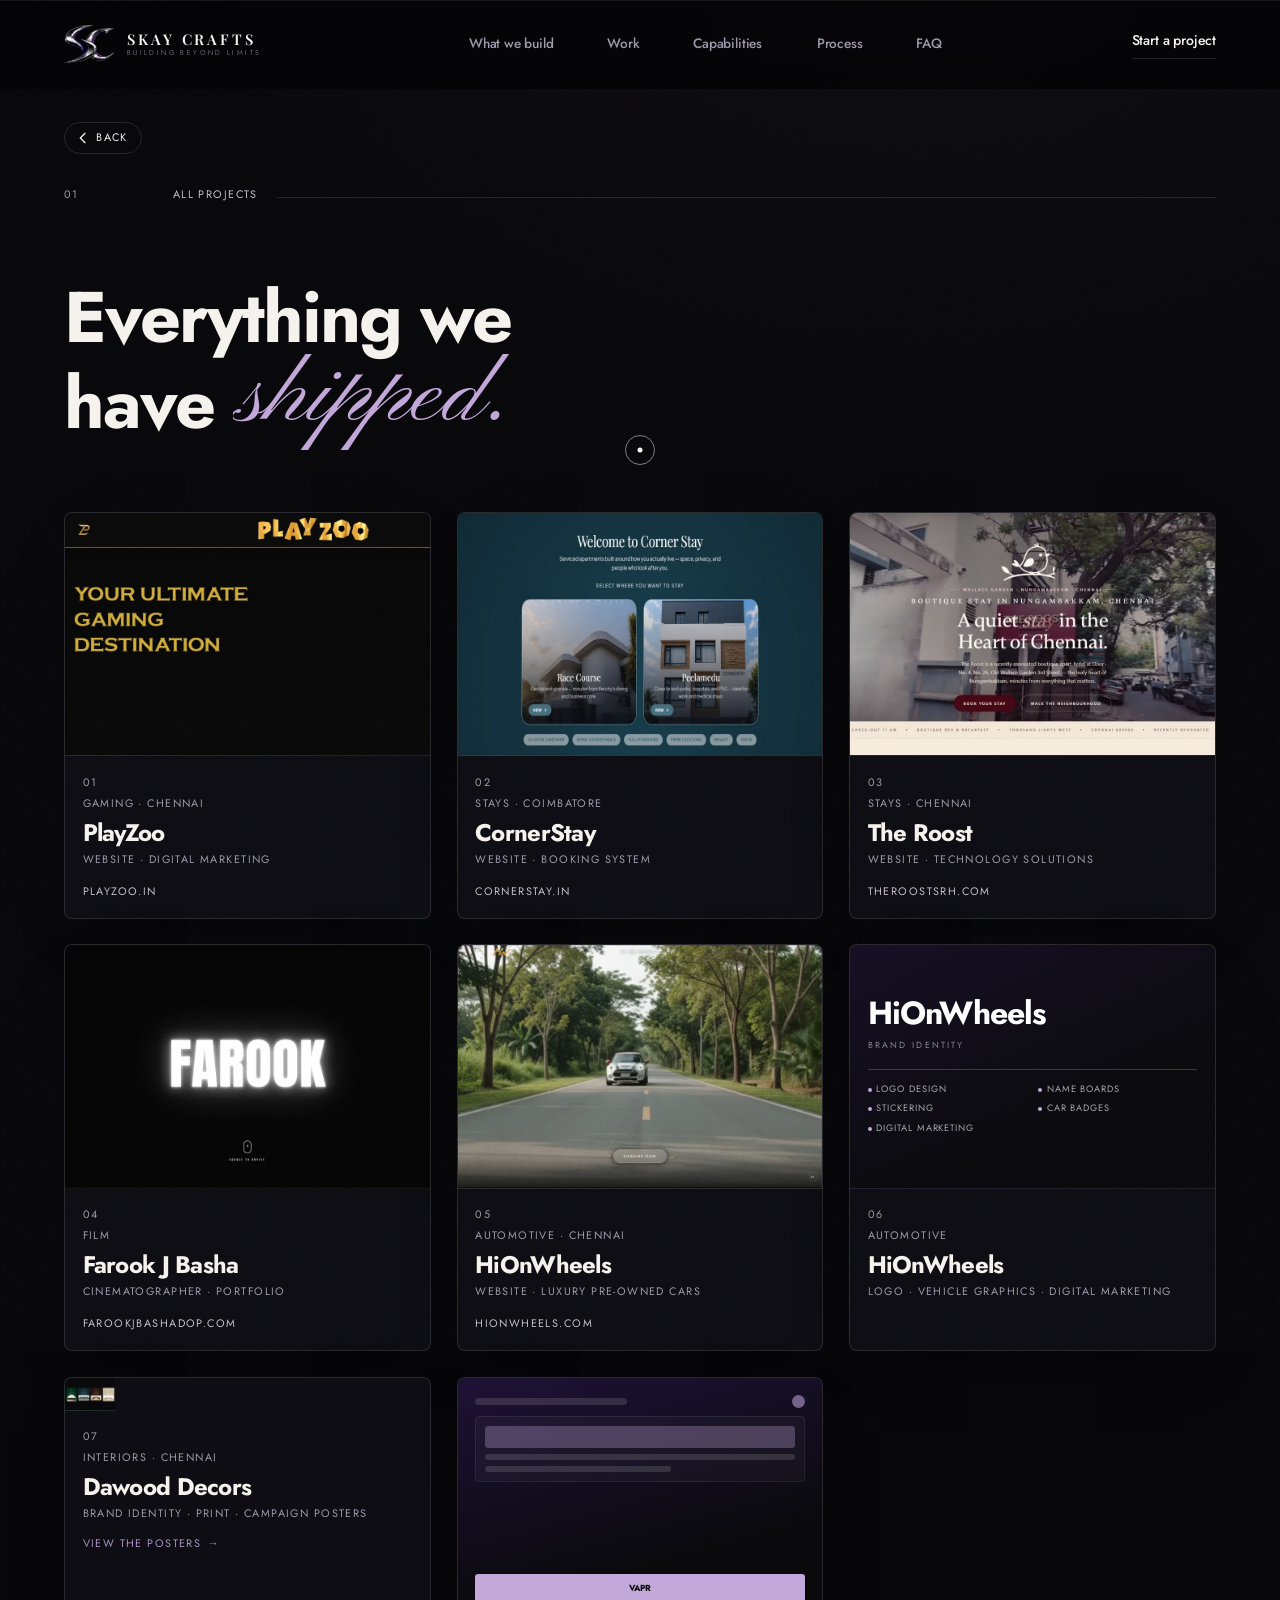
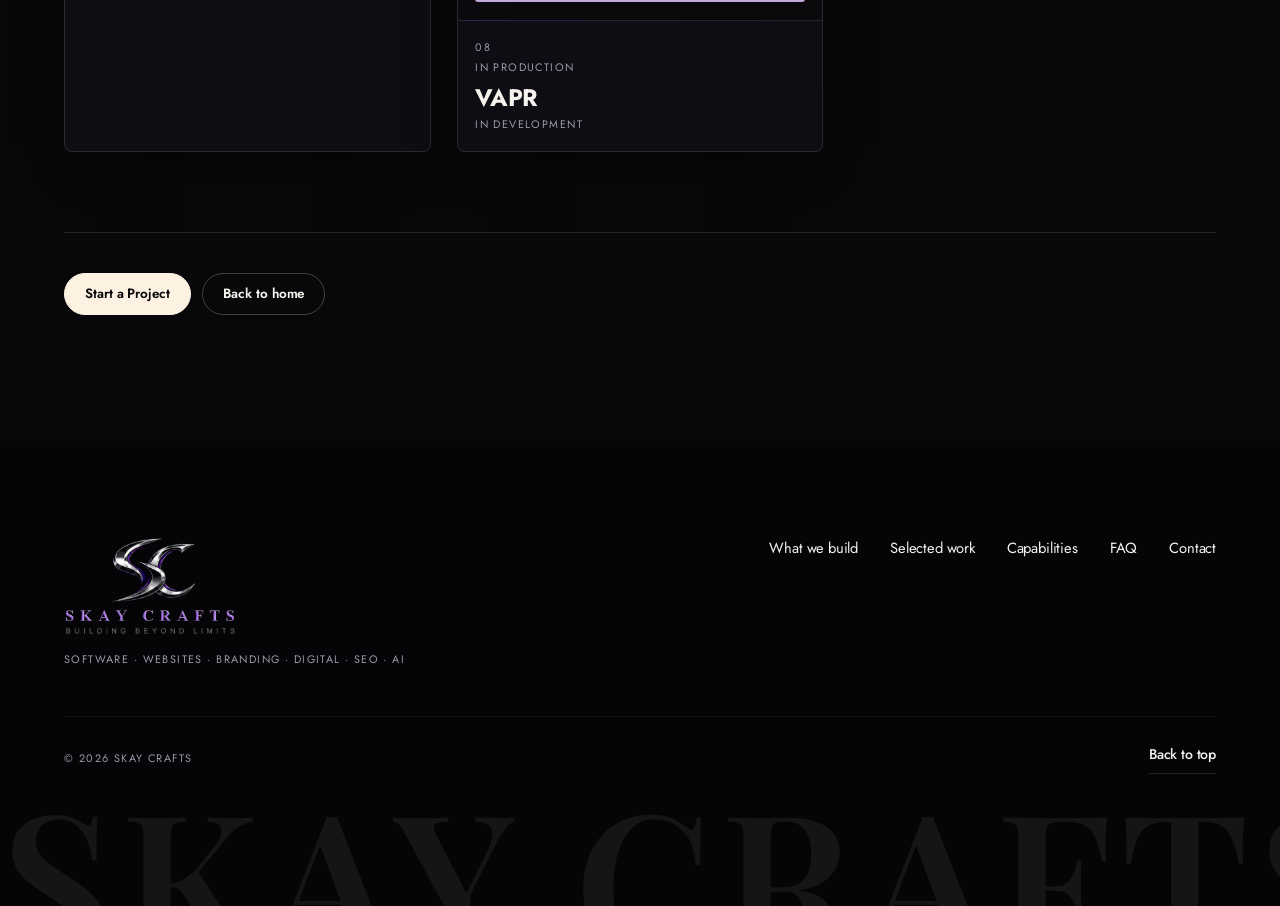
==== commit 536d8af0: "Add Dawood Decors, with a gallery for the poster series Dawood Decors was a logo in the marquee and " ====
--- a/projects/index.html
+++ b/projects/index.html
@@ -24,16 +24,17 @@
 
 <!-- Same stylesheets, same order as the homepage. Every rule this page
      needs already exists; grid.css only adds the all-projects grid. -->
-<link rel="stylesheet" href="../css/fonts.css?v=20260919a" />
-<link rel="stylesheet" href="../css/tokens.css?v=20260919a" />
-<link rel="stylesheet" href="../css/base.css?v=20260919a" />
-<link rel="stylesheet" href="../css/layout.css?v=20260919a" />
-<link rel="stylesheet" href="../css/components.css?v=20260919a" />
-<link rel="stylesheet" href="../css/portal.css?v=20260919a" />
-<link rel="stylesheet" href="../css/sections.css?v=20260919a" />
-<link rel="stylesheet" href="../css/animations.css?v=20260919a" />
-<link rel="stylesheet" href="../css/responsive.css?v=20260919a" />
-<link rel="stylesheet" href="../css/grid.css?v=20260919a" />
+<link rel="stylesheet" href="../css/fonts.css?v=20260919c" />
+<link rel="stylesheet" href="../css/tokens.css?v=20260919c" />
+<link rel="stylesheet" href="../css/base.css?v=20260919c" />
+<link rel="stylesheet" href="../css/layout.css?v=20260919c" />
+<link rel="stylesheet" href="../css/components.css?v=20260919c" />
+<link rel="stylesheet" href="../css/portal.css?v=20260919c" />
+<link rel="stylesheet" href="../css/sections.css?v=20260919c" />
+<link rel="stylesheet" href="../css/animations.css?v=20260919c" />
+<link rel="stylesheet" href="../css/responsive.css?v=20260919c" />
+<link rel="stylesheet" href="../css/grid.css?v=20260919c" />
+<link rel="stylesheet" href="../css/lightbox.css?v=20260919c" />
 
 <script type="application/ld+json">
 {
@@ -258,7 +259,28 @@
         </div>
       </li>
 
-      <li class="workcard workcard--nolink" data-reveal data-reveal-delay="6">
+      <!-- Poster series rather than a capture: the deliverable here is the
+           template itself, so the card shows three of them together. -->
+      <li class="workcard workcard--nolink workcard--gallery"
+          data-gallery="dawood" data-reveal data-reveal-delay="6">
+        <button class="workcard__link" type="button"
+                aria-label="Dawood Decors — view all four campaign posters">
+          <span class="workcard__shot screen--dawood">
+            <img src="../assets/work/dawood-decors.webp"
+                 alt="Four Dawood Decors campaign posters from the same template"
+                 width="1800" height="1200" loading="lazy" decoding="async" />
+          </span>
+          <span class="workcard__body">
+            <span class="workcard__no">07</span>
+            <span class="workcard__tag">Interiors · Chennai</span>
+            <span class="workcard__name">Dawood Decors</span>
+            <span class="workcard__cat">Brand Identity · Print · Campaign Posters</span>
+            <span class="workcard__more">View the posters <i aria-hidden="true">→</i></span>
+          </span>
+        </button>
+      </li>
+
+      <li class="workcard workcard--nolink" data-reveal data-reveal-delay="7">
         <div class="workcard__link">
           <span class="workcard__shot screen--vapr">
             <span class="ui-app">
@@ -268,7 +290,7 @@
             </span>
           </span>
           <span class="workcard__body">
-            <span class="workcard__no">07</span>
+            <span class="workcard__no">08</span>
             <span class="workcard__tag">In production</span>
             <span class="workcard__name">VAPR</span>
             <span class="workcard__cat">In development</span>
@@ -285,6 +307,57 @@
 
   </div>
 </section>
+
+
+<!-- ═══════════════════════════════════════════════════════════
+     GALLERY — opened by the Dawood Decors card above
+     ═══════════════════════════════════════════════════════════ -->
+<div class="lightbox" data-lightbox="dawood" role="dialog" aria-modal="true"
+     aria-label="Dawood Decors campaign posters" hidden>
+  <div class="lightbox__head">
+    <div class="lightbox__title">
+      <span class="lightbox__name">Dawood Decors</span>
+      <p class="lightbox__sub mono">Campaign posters · Fine upholstery, Chennai</p>
+    </div>
+    <div class="lightbox__tools">
+      <span class="lightbox__count mono" data-lb-count>01 / 04</span>
+      <button class="lightbox__close" type="button" aria-label="Close" data-lb-close>
+        <span></span><span></span>
+      </button>
+    </div>
+  </div>
+
+  <div class="lightbox__stage">
+    <button class="lightbox__nav" type="button" aria-label="Previous poster" data-lb-prev>&larr;</button>
+    <div class="lightbox__figure">
+      <img class="lightbox__img" src="" alt="" decoding="async" />
+    </div>
+    <button class="lightbox__nav" type="button" aria-label="Next poster" data-lb-next>&rarr;</button>
+  </div>
+
+  <div class="lightbox__thumbs">
+    <button class="lightbox__thumb is-on" type="button" aria-label="Poster 1"
+            data-full="../assets/work/dawood/01.webp"
+            data-alt="Dawood Decors poster — The Quiet Luxury of Sitting Still">
+      <img src="../assets/work/dawood/01.webp" alt="" width="46" height="64" loading="lazy" decoding="async" />
+    </button>
+    <button class="lightbox__thumb" type="button" aria-label="Poster 2"
+            data-full="../assets/work/dawood/02.webp"
+            data-alt="Dawood Decors poster — The Long Calm of an Evening In, the Rivage four-seater">
+      <img src="../assets/work/dawood/02.webp" alt="" width="46" height="64" loading="lazy" decoding="async" />
+    </button>
+    <button class="lightbox__thumb" type="button" aria-label="Poster 3"
+            data-full="../assets/work/dawood/03.webp"
+            data-alt="Dawood Decors poster — Room Enough for Everyone, the Sable U-sectional">
+      <img src="../assets/work/dawood/03.webp" alt="" width="46" height="64" loading="lazy" decoding="async" />
+    </button>
+    <button class="lightbox__thumb" type="button" aria-label="Poster 4"
+            data-full="../assets/work/dawood/04.webp"
+            data-alt="Dawood Decors poster — Light, Linen and Room to Linger, the Olwen L-sectional">
+      <img src="../assets/work/dawood/04.webp" alt="" width="46" height="64" loading="lazy" decoding="async" />
+    </button>
+  </div>
+</div>
 
 </main>
 
@@ -325,11 +398,12 @@
 </footer>
 
 
-<script src="../js/utils.js?v=20260919a" defer></script>
-<script src="../js/nav.js?v=20260919a" defer></script>
-<script src="../js/cursor.js?v=20260919a" defer></script>
-<script src="../js/reveal.js?v=20260919a" defer></script>
-<script src="../js/cards.js?v=20260919a" defer></script>
-<script src="../js/main.js?v=20260919a" defer></script>
+<script src="../js/utils.js?v=20260919c" defer></script>
+<script src="../js/nav.js?v=20260919c" defer></script>
+<script src="../js/cursor.js?v=20260919c" defer></script>
+<script src="../js/reveal.js?v=20260919c" defer></script>
+<script src="../js/cards.js?v=20260919c" defer></script>
+<script src="../js/lightbox.js?v=20260919c" defer></script>
+<script src="../js/main.js?v=20260919c" defer></script>
 </body>
 </html>
--- a/css/components.css
+++ b/css/components.css
@@ -190,6 +190,7 @@
   background: #000;
 }
 .screen--vapr       { --brand: var(--accent-deep); background: linear-gradient(165deg, #1e1236, #0a0a0d 70%); }
+.screen--dawood     { --brand: #C8B283;                background: linear-gradient(160deg, #10251C, #0a0a0c 70%); }   /* dawooddecors.com green */
 .screen--hionwheels-web {
   --brand: #D9A441;                                   /* hionwheels.com gold */
   background: #1b1a17;
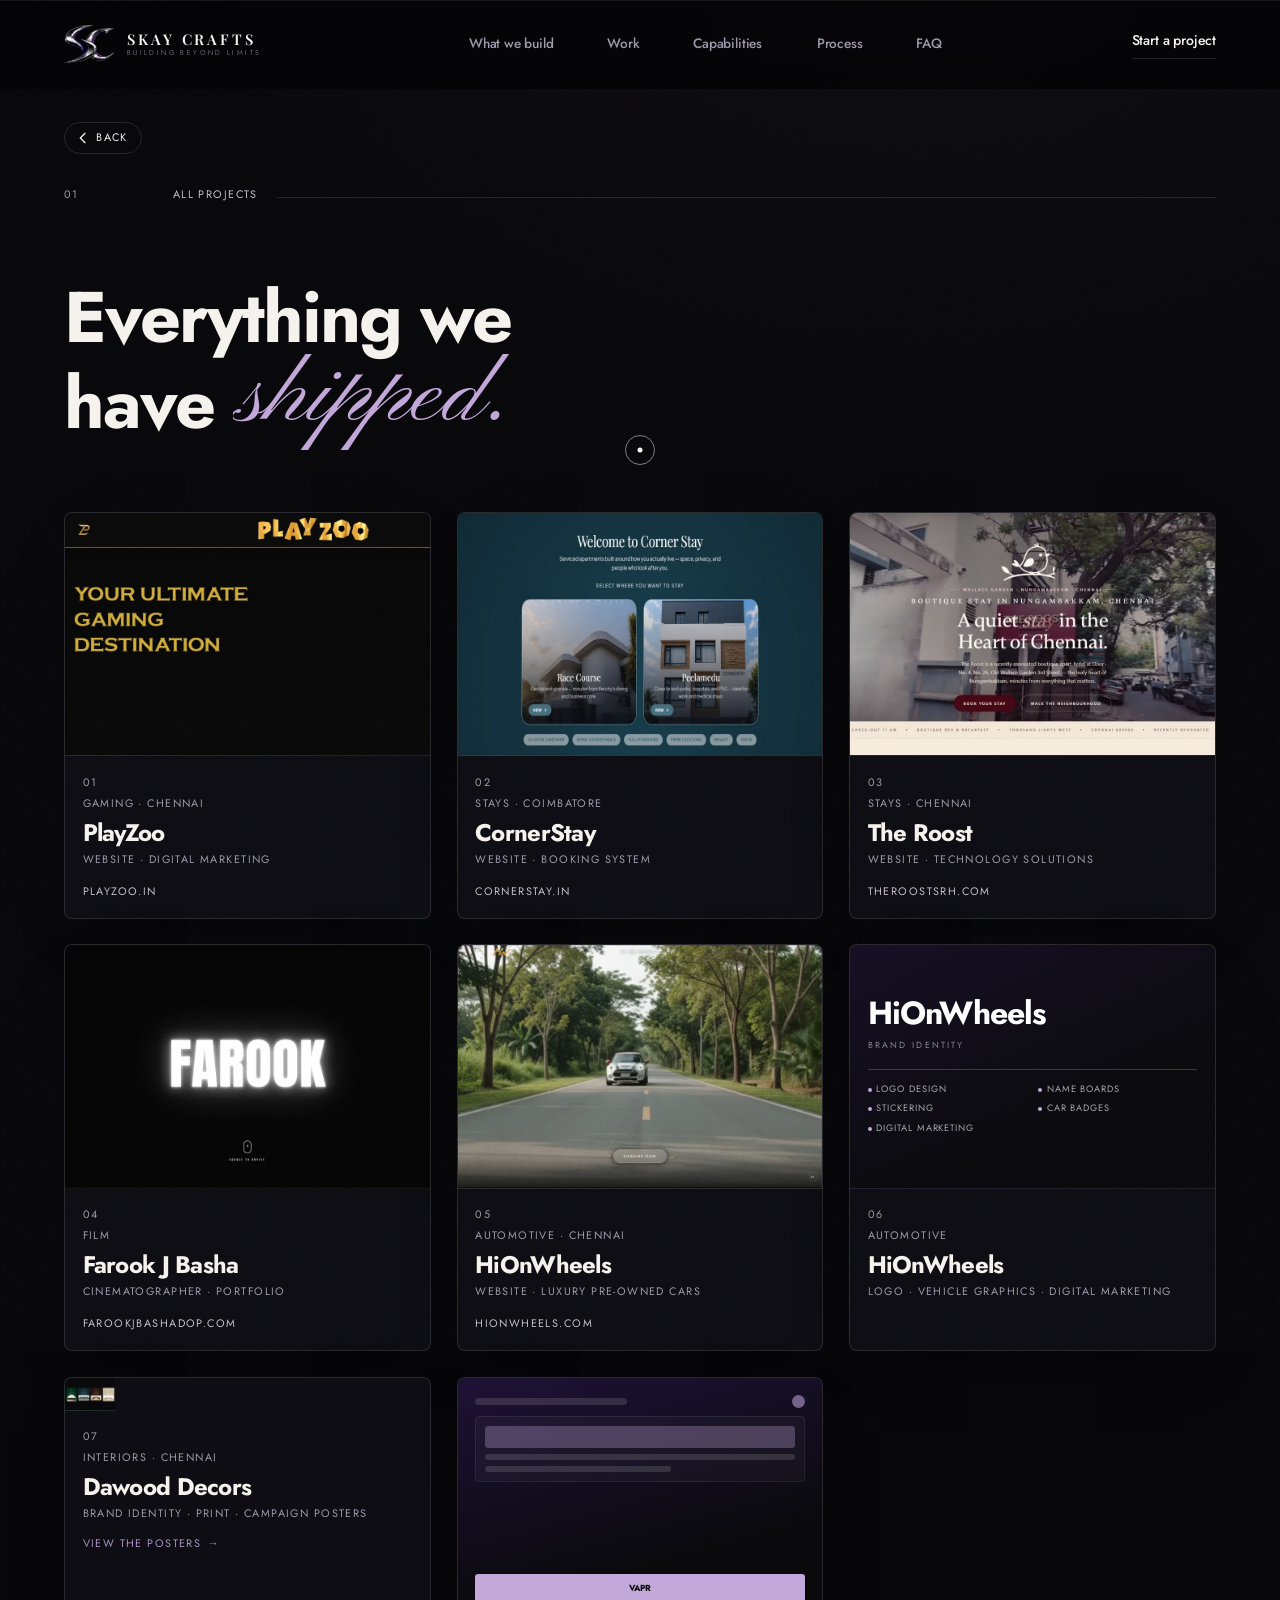
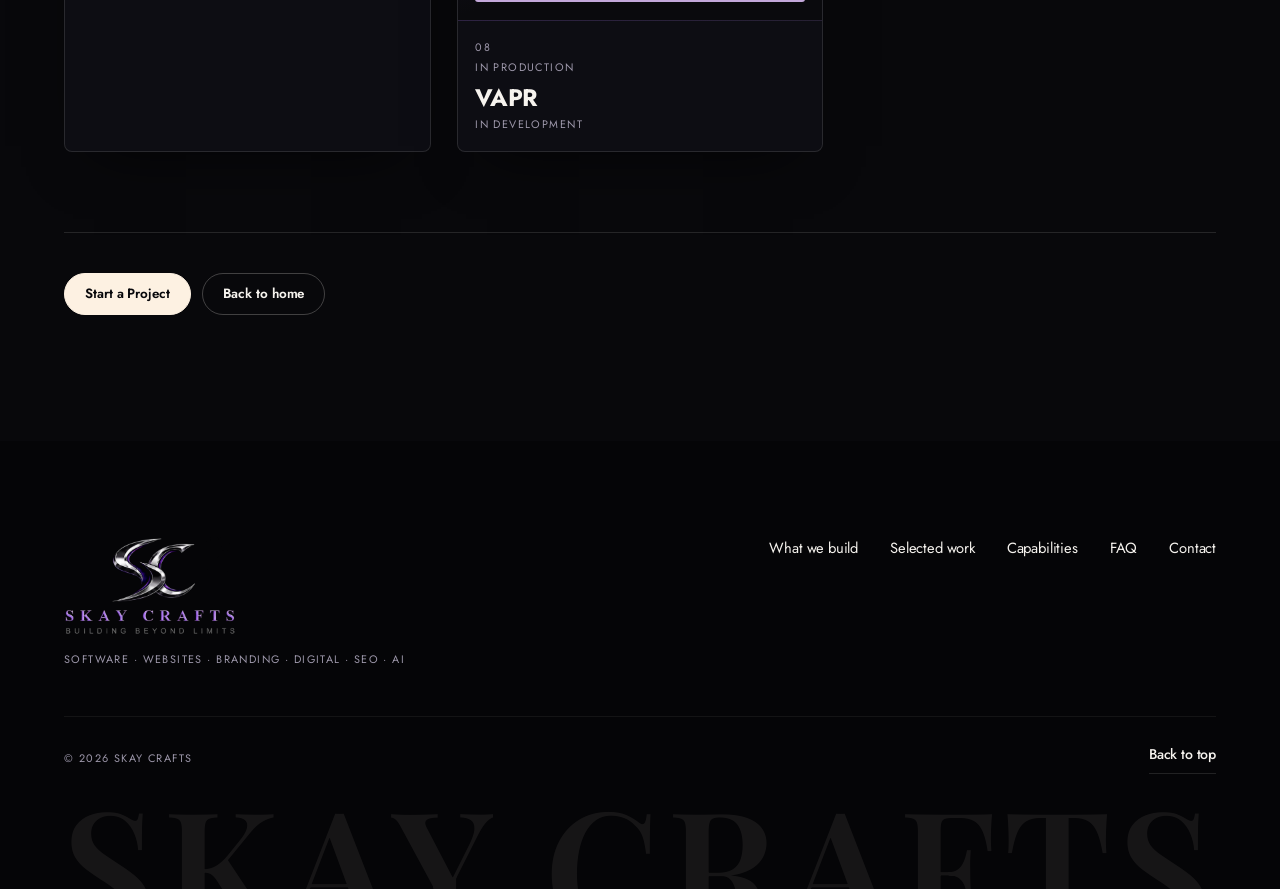
==== commit 169b7ef2: "Fit the footer wordmark so the final S is not cut off The ghost wordmark is meant to bleed off the b" ====
--- a/projects/index.html
+++ b/projects/index.html
@@ -24,17 +24,17 @@
 
 <!-- Same stylesheets, same order as the homepage. Every rule this page
      needs already exists; grid.css only adds the all-projects grid. -->
-<link rel="stylesheet" href="../css/fonts.css?v=20260919c" />
-<link rel="stylesheet" href="../css/tokens.css?v=20260919c" />
-<link rel="stylesheet" href="../css/base.css?v=20260919c" />
-<link rel="stylesheet" href="../css/layout.css?v=20260919c" />
-<link rel="stylesheet" href="../css/components.css?v=20260919c" />
-<link rel="stylesheet" href="../css/portal.css?v=20260919c" />
-<link rel="stylesheet" href="../css/sections.css?v=20260919c" />
-<link rel="stylesheet" href="../css/animations.css?v=20260919c" />
-<link rel="stylesheet" href="../css/responsive.css?v=20260919c" />
-<link rel="stylesheet" href="../css/grid.css?v=20260919c" />
-<link rel="stylesheet" href="../css/lightbox.css?v=20260919c" />
+<link rel="stylesheet" href="../css/fonts.css?v=20260919d" />
+<link rel="stylesheet" href="../css/tokens.css?v=20260919d" />
+<link rel="stylesheet" href="../css/base.css?v=20260919d" />
+<link rel="stylesheet" href="../css/layout.css?v=20260919d" />
+<link rel="stylesheet" href="../css/components.css?v=20260919d" />
+<link rel="stylesheet" href="../css/portal.css?v=20260919d" />
+<link rel="stylesheet" href="../css/sections.css?v=20260919d" />
+<link rel="stylesheet" href="../css/animations.css?v=20260919d" />
+<link rel="stylesheet" href="../css/responsive.css?v=20260919d" />
+<link rel="stylesheet" href="../css/grid.css?v=20260919d" />
+<link rel="stylesheet" href="../css/lightbox.css?v=20260919d" />
 
 <script type="application/ld+json">
 {
@@ -398,12 +398,12 @@
 </footer>
 
 
-<script src="../js/utils.js?v=20260919c" defer></script>
-<script src="../js/nav.js?v=20260919c" defer></script>
-<script src="../js/cursor.js?v=20260919c" defer></script>
-<script src="../js/reveal.js?v=20260919c" defer></script>
-<script src="../js/cards.js?v=20260919c" defer></script>
-<script src="../js/lightbox.js?v=20260919c" defer></script>
-<script src="../js/main.js?v=20260919c" defer></script>
+<script src="../js/utils.js?v=20260919d" defer></script>
+<script src="../js/nav.js?v=20260919d" defer></script>
+<script src="../js/cursor.js?v=20260919d" defer></script>
+<script src="../js/reveal.js?v=20260919d" defer></script>
+<script src="../js/cards.js?v=20260919d" defer></script>
+<script src="../js/lightbox.js?v=20260919d" defer></script>
+<script src="../js/main.js?v=20260919d" defer></script>
 </body>
 </html>
--- a/css/layout.css
+++ b/css/layout.css
@@ -446,10 +446,22 @@
   border-top: 1px solid var(--rule-dark-soft);
 }
 
-/* Oversized ghost wordmark bleeding off the bottom edge */
+/* Oversized ghost wordmark bleeding off the BOTTOM edge — the sides
+   are meant to land flush, not to clip.
+
+   13vw is measured, not chosen: "SKAY CRAFTS" in --font-brand at this
+   weight and tracking renders 7.55x its own font-size wide, so 100/7.55
+   = 13.24vw is the largest size that still fits the viewport. 13vw
+   leaves a hair of tolerance for a different fallback face. The old
+   15.5vw with a 15rem cap overflowed by 8% on a desktop and cut the
+   final S off.
+
+   No clamp: a floor in rem would overflow a narrow phone and a ceiling
+   in rem would stop it reaching the edges on a wide monitor. One
+   viewport unit fits at every width by construction. */
 .footer__wordmark {
   font-family: var(--font-brand);
-  font-size: clamp(3.5rem, 15.5vw, 15rem);
+  font-size: 13vw;
   font-weight: 600;
   letter-spacing: .04em;
   line-height: .78;
--- a/css/responsive.css
+++ b/css/responsive.css
@@ -412,7 +412,6 @@
   .contact__big    { font-size: clamp(1.9rem, 8vw, 2.6rem); }     /* 41.6 -> ~30 */
   .menu__nav a     { font-size: clamp(1.4rem, 6.4vw, 1.75rem); }  /* 28   -> ~24 */
   .founder__name   { font-size: clamp(1.05rem, 4.6vw, 1.3rem); }  /* 20.8 -> ~17 */
-  .footer__wordmark{ font-size: clamp(2.6rem, 13vw, 3.5rem); }    /* 56   -> ~49 */
 }
 
 @media (max-width: 380px) {
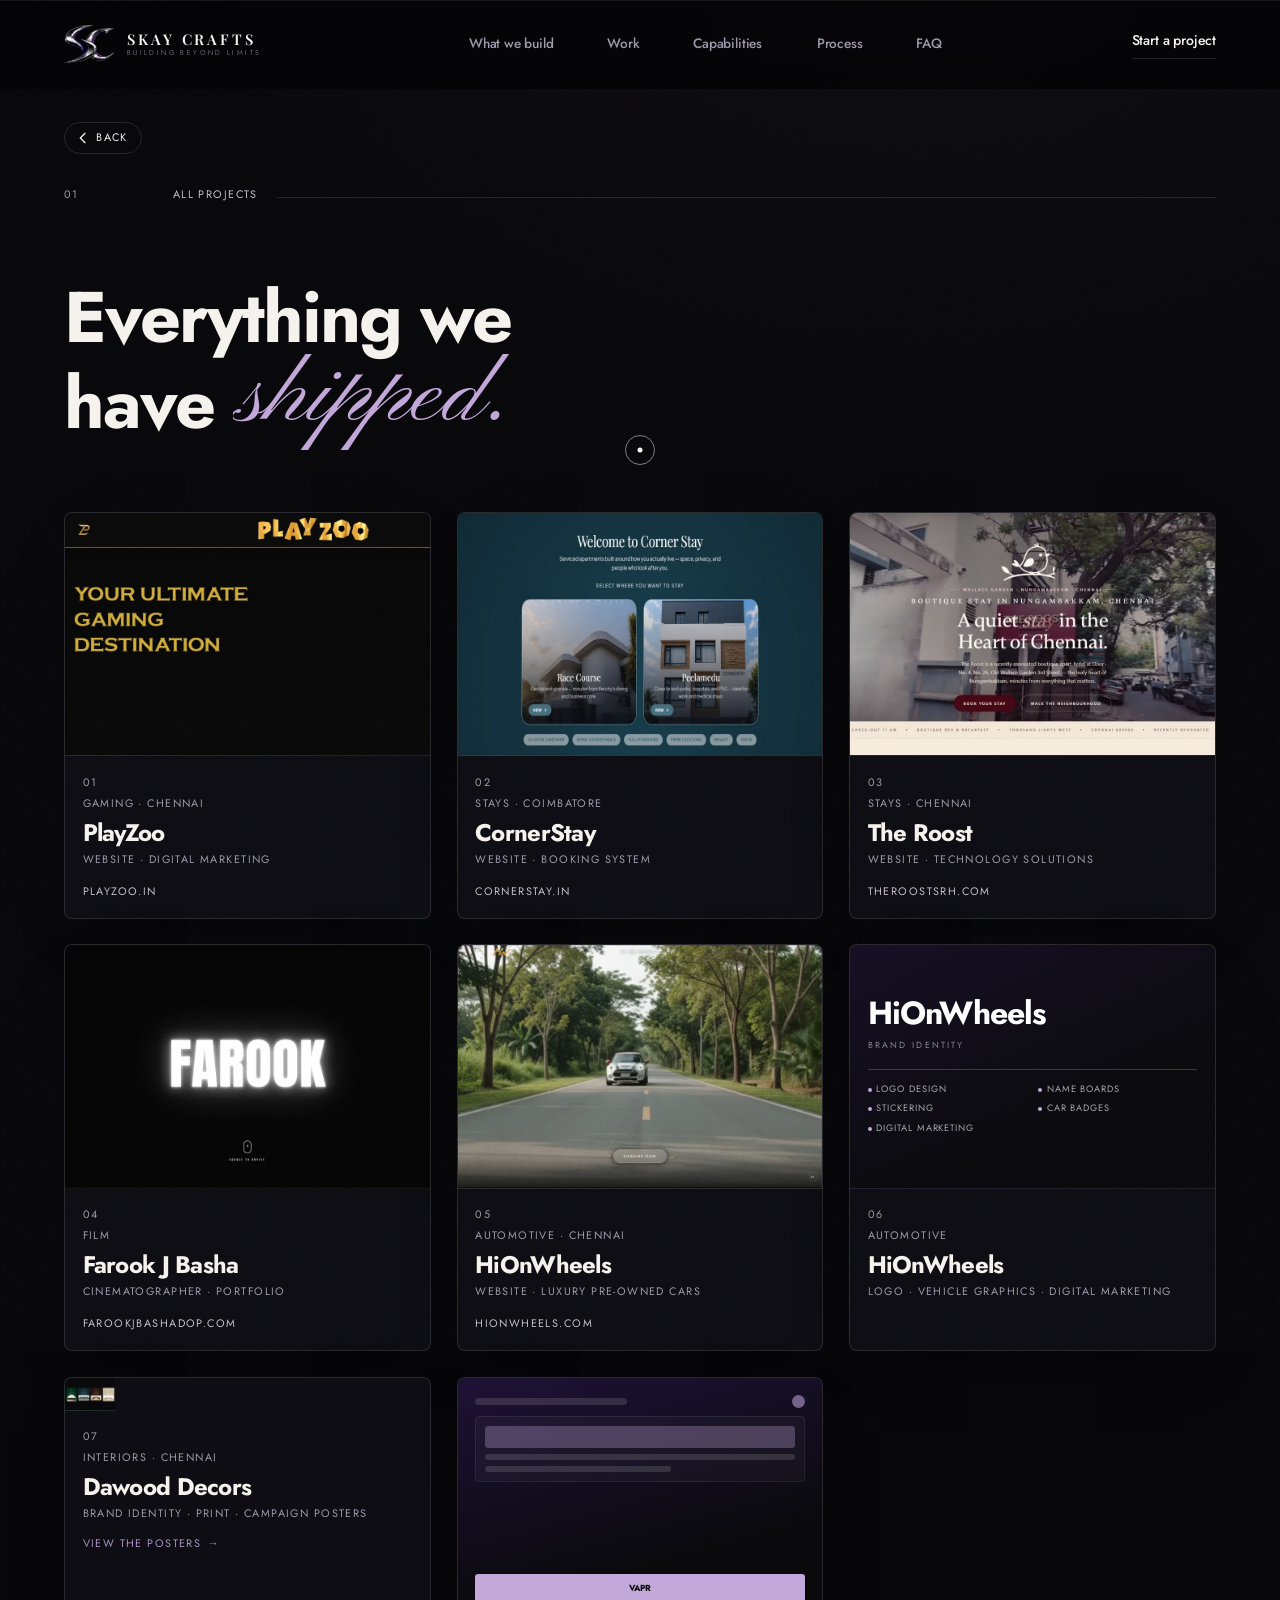
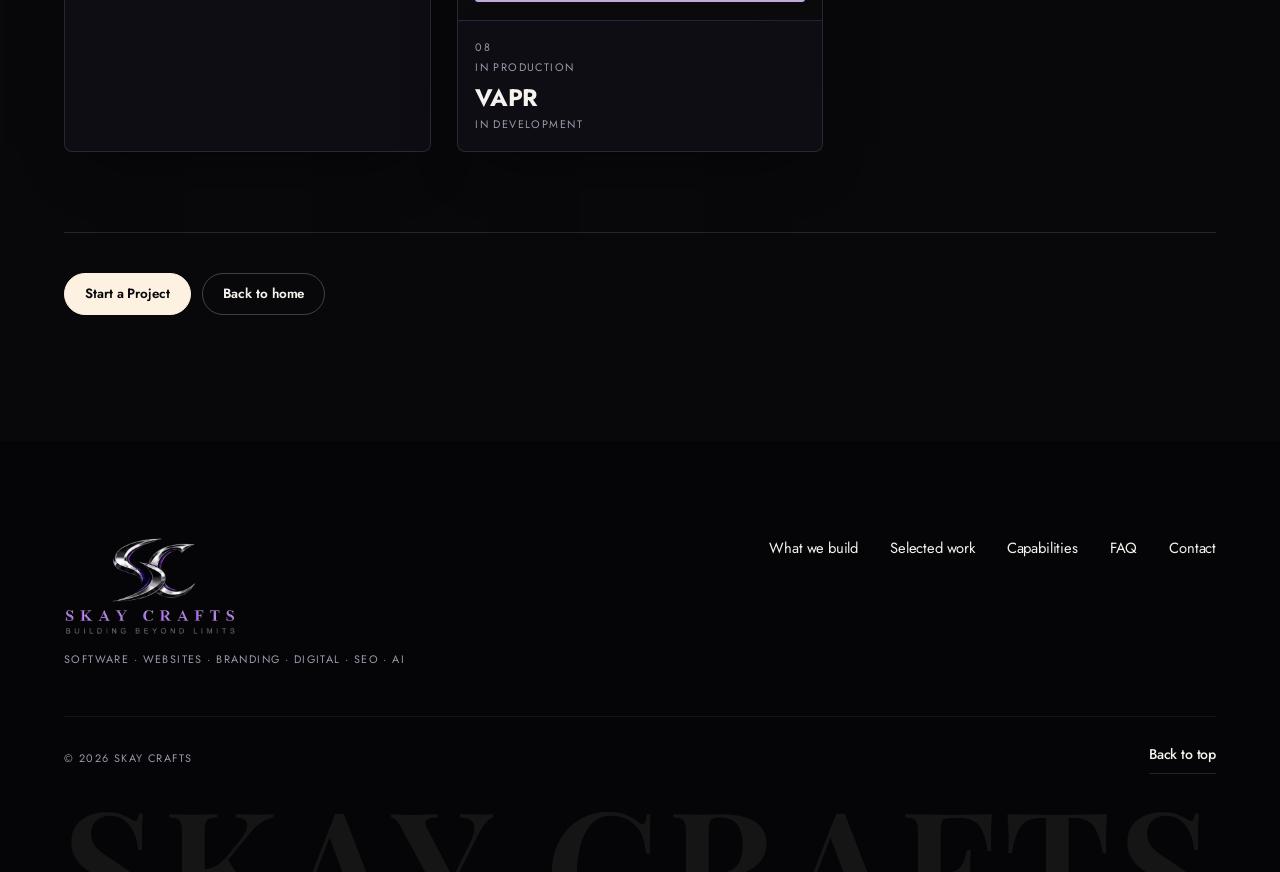
==== commit 5ea428fd: "Crop the footer wordmark to half its cap height Measured rather than eyeballed. At this line-height " ====
--- a/projects/index.html
+++ b/projects/index.html
@@ -24,17 +24,17 @@
 
 <!-- Same stylesheets, same order as the homepage. Every rule this page
      needs already exists; grid.css only adds the all-projects grid. -->
-<link rel="stylesheet" href="../css/fonts.css?v=20260919d" />
-<link rel="stylesheet" href="../css/tokens.css?v=20260919d" />
-<link rel="stylesheet" href="../css/base.css?v=20260919d" />
-<link rel="stylesheet" href="../css/layout.css?v=20260919d" />
-<link rel="stylesheet" href="../css/components.css?v=20260919d" />
-<link rel="stylesheet" href="../css/portal.css?v=20260919d" />
-<link rel="stylesheet" href="../css/sections.css?v=20260919d" />
-<link rel="stylesheet" href="../css/animations.css?v=20260919d" />
-<link rel="stylesheet" href="../css/responsive.css?v=20260919d" />
-<link rel="stylesheet" href="../css/grid.css?v=20260919d" />
-<link rel="stylesheet" href="../css/lightbox.css?v=20260919d" />
+<link rel="stylesheet" href="../css/fonts.css?v=20260919e" />
+<link rel="stylesheet" href="../css/tokens.css?v=20260919e" />
+<link rel="stylesheet" href="../css/base.css?v=20260919e" />
+<link rel="stylesheet" href="../css/layout.css?v=20260919e" />
+<link rel="stylesheet" href="../css/components.css?v=20260919e" />
+<link rel="stylesheet" href="../css/portal.css?v=20260919e" />
+<link rel="stylesheet" href="../css/sections.css?v=20260919e" />
+<link rel="stylesheet" href="../css/animations.css?v=20260919e" />
+<link rel="stylesheet" href="../css/responsive.css?v=20260919e" />
+<link rel="stylesheet" href="../css/grid.css?v=20260919e" />
+<link rel="stylesheet" href="../css/lightbox.css?v=20260919e" />
 
 <script type="application/ld+json">
 {
@@ -398,12 +398,12 @@
 </footer>
 
 
-<script src="../js/utils.js?v=20260919d" defer></script>
-<script src="../js/nav.js?v=20260919d" defer></script>
-<script src="../js/cursor.js?v=20260919d" defer></script>
-<script src="../js/reveal.js?v=20260919d" defer></script>
-<script src="../js/cards.js?v=20260919d" defer></script>
-<script src="../js/lightbox.js?v=20260919d" defer></script>
-<script src="../js/main.js?v=20260919d" defer></script>
+<script src="../js/utils.js?v=20260919e" defer></script>
+<script src="../js/nav.js?v=20260919e" defer></script>
+<script src="../js/cursor.js?v=20260919e" defer></script>
+<script src="../js/reveal.js?v=20260919e" defer></script>
+<script src="../js/cards.js?v=20260919e" defer></script>
+<script src="../js/lightbox.js?v=20260919e" defer></script>
+<script src="../js/main.js?v=20260919e" defer></script>
 </body>
 </html>
--- a/css/layout.css
+++ b/css/layout.css
@@ -468,6 +468,12 @@
   text-align: center;
   white-space: nowrap;
   user-select: none;
-  margin-bottom: -.24em;
+  /* Cuts the mark at half its cap height. Measured, not eyeballed: at
+     this line-height the cap top sits .078em below the box top and the
+     baseline .80em below it, so the page edge has to land .34em above
+     the box bottom to take exactly half the letterform. -.24em showed
+     64% of it. Everything here is in em, so the crop holds at every
+     viewport width. */
+  margin-bottom: -.34em;
   color: rgba(253, 241, 226, .07);
 }
